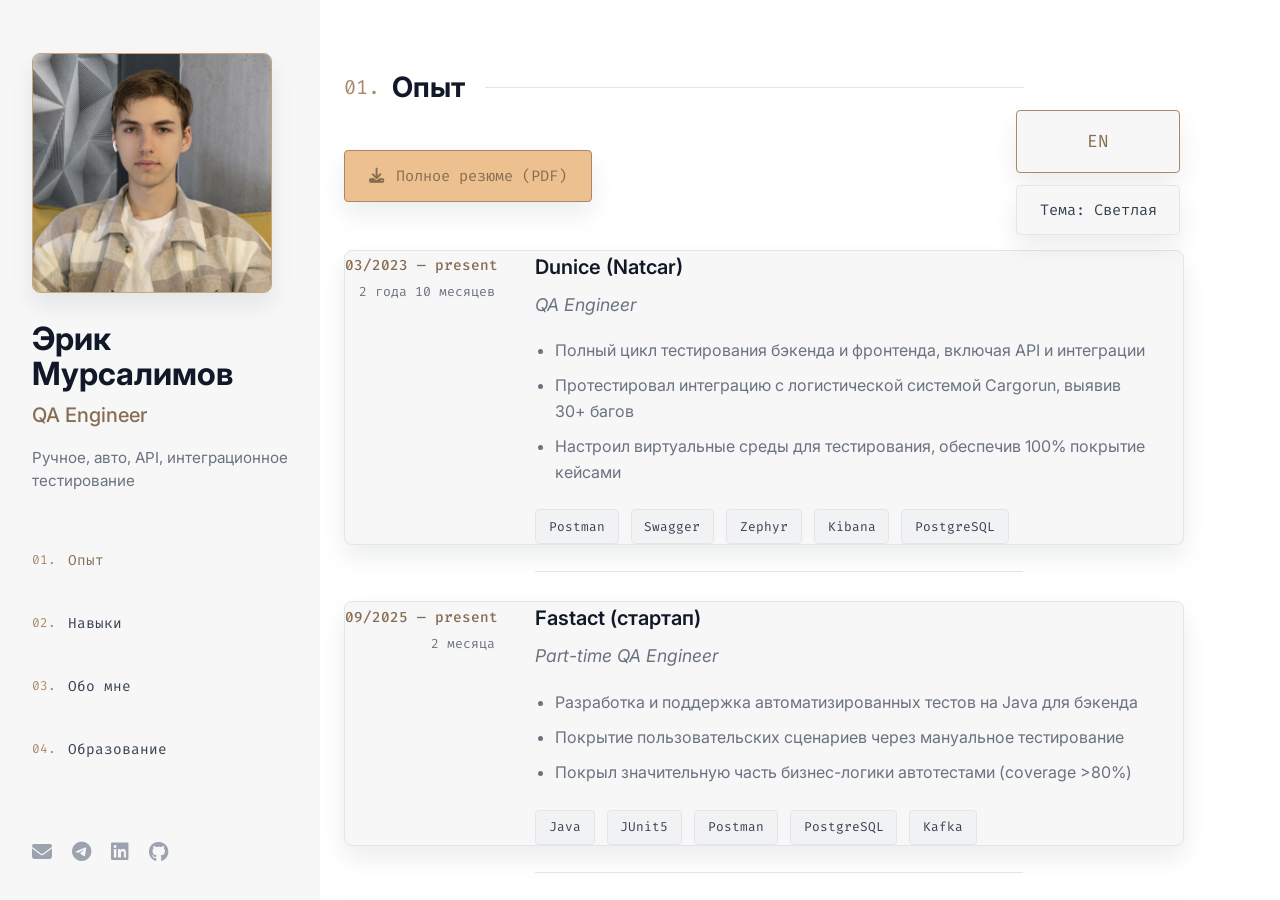
==== index.html @ 97e0ae13 "Add light theme with style toggle" ====
<!DOCTYPE html>
<html lang="ru" dir="ltr" data-theme="light">
<head>
    <meta charset="UTF-8">
    <meta name="viewport" content="width=device-width, initial-scale=1.0">
    <title>Эрик Мурсалимов | QA Engineer</title>
    <link rel="stylesheet" href="style.css">
    <link rel="preconnect" href="https://fonts.googleapis.com">
    <link rel="preconnect" href="https://fonts.gstatic.com" crossorigin>
    <link href="https://fonts.googleapis.com/css2?family=Inter:wght@300;400;500;600;700&family=Fira+Code:wght@300;400;500&display=swap" rel="stylesheet">
    <link rel="stylesheet" href="https://cdnjs.cloudflare.com/ajax/libs/font-awesome/6.4.0/css/all.min.css">
</head>
<body>
    <div class="container">
        <!-- ЛЕВЫЙ САЙДБАР (ФИКСИРОВАННЫЙ) -->
        <aside class="sidebar">
            <div class="sidebar-content">
                <!-- Заголовок -->
                <header class="header">
                    <img class="profile-photo" src="my_photo.png" alt="Фото Эрика Мурсалимова">
                    <h1 class="name" data-lang="ru">Эрик Мурсалимов</h1>
                    <h1 class="name" data-lang="en" style="display: none;">Erik Mursalimov</h1>
                    <h2 class="title">QA Engineer</h2>
                    <p class="tagline" data-lang="ru">Ручное, авто, API, интеграционное тестирование</p>
                    <p class="tagline" data-lang="en" style="display: none;">Manual, Auto, API, Integration Testing</p>
                </header>

                <!-- Навигация -->
                <nav class="navigation">
                    <ol class="nav-list">
                        <li class="nav-item">
                            <a href="#experience" class="nav-link">
                                <span class="nav-number">01.</span>
                                <span class="nav-text" data-lang="ru">Опыт</span>
                                <span class="nav-text" data-lang="en" style="display: none;">Experience</span>
                            </a>
                        </li>
                        <li class="nav-item">
                            <a href="#skills" class="nav-link">
                                <span class="nav-number">02.</span>
                                <span class="nav-text" data-lang="ru">Навыки</span>
                                <span class="nav-text" data-lang="en" style="display: none;">Skills</span>
                            </a>
                        </li>
                        <li class="nav-item">
                            <a href="#about" class="nav-link">
                                <span class="nav-number">03.</span>
                                <span class="nav-text" data-lang="ru">Обо мне</span>
                                <span class="nav-text" data-lang="en" style="display: none;">About</span>
                            </a>
                        </li>
                        <li class="nav-item">
                            <a href="#education" class="nav-link">
                                <span class="nav-number">04.</span>
                                <span class="nav-text" data-lang="ru">Образование</span>
                                <span class="nav-text" data-lang="en" style="display: none;">Education</span>
                            </a>
                        </li>
                    </ol>
                </nav>

                <!-- Блок с кнопкой языка и соцсетями -->
                <div class="sidebar-bottom">

                    <!-- Социальные ссылки -->
                    <div class="social-links">
                        <a href="mailto:erik.mursalimov@mail.ru" aria-label="Email" class="social-link">
                            <i class="fas fa-envelope"></i>
                        </a>
                        <a href="https://t.me/favoran" target="_blank" aria-label="Telegram" class="social-link">
                            <i class="fab fa-telegram"></i>
                        </a>
                        <a href="https://linkedin.com" target="_blank" aria-label="LinkedIn" class="social-link">
                            <i class="fab fa-linkedin"></i>
                        </a>
                        <a href="https://github.com/xadummiex" target="_blank" aria-label="GitHub" class="social-link">
                            <i class="fab fa-github"></i>
                        </a>
                    </div>
                </div>
            </div>
        </aside>

        <!-- ПРАВАЯ КОЛОНКА (ОСНОВНОЙ КОНТЕНТ) -->
        <main class="main-content">
            <!-- Кнопка переключения языка -->
            <div class="language-switcher-top">
                <button id="language-switcher" class="language-btn-top" aria-label="Switch language">
                    <span class="language-text">EN</span>
                </button>
                <button id="theme-switcher" class="theme-btn-top" aria-label="Switch theme">
                    <span class="theme-text" data-lang="ru">Тема: Светлая</span>
                    <span class="theme-text" data-lang="en" style="display: none;">Theme: Light</span>
                </button>
            </div>
            <!-- Секция "Опыт" -->
            <section id="experience" class="section">
    <div class="section-header">
        <h2 class="section-title">
            <span class="section-number">01.</span>
            <span class="section-text" data-lang="ru">Опыт</span>
            <span class="section-text" data-lang="en" style="display: none;">Experience</span>
        </h2>
        <div class="line"></div>
    </div>

    <div class="resume-btn-container">
        <a id="resume-btn" class="resume-btn" target="_blank"
           href="Mursalimov_cv_ru.pdf"
           data-href-ru="Mursalimov_cv_ru.pdf"
           data-href-en="Mursalimov_cv_en.pdf">
            <i class="fas fa-download"></i>
            <span data-lang="ru">Полное резюме (PDF)</span>
            <span data-lang="en" style="display: none;">Full Resume (PDF)</span>
        </a>
    </div>

    <div class="experience-container">
        <!-- Опыт 1 -->
        <div class="experience-row">
            <div class="experience-left">
                <div class="experience-period-main" data-lang="ru">03/2023 — present</div>
                <div class="experience-period-main" data-lang="en" style="display: none;">03/2023 — present</div>
                <div class="experience-duration" data-start-date="2023-03-01" data-lang="ru">2 года 10 месяцев</div>
                <div class="experience-duration" data-start-date="2023-03-01" data-lang="en" style="display: none;">2 years 10 months</div>
            </div>
            <div class="experience-right">
                <h3 class="experience-title" data-lang="ru">Dunice (Natcar)</h3>
                <h3 class="experience-title" data-lang="en" style="display: none;">Dunice (Natcar)</h3>
                <p class="experience-subtitle" data-lang="ru">QA Engineer</p>
                <p class="experience-subtitle" data-lang="en" style="display: none;">QA Engineer</p>
                <ul class="experience-list">
                    <li data-lang="ru">Полный цикл тестирования бэкенда и фронтенда, включая API и интеграции</li>
                    <li data-lang="ru">Протестировал интеграцию с логистической системой Cargorun, выявив 30+ багов</li>
                    <li data-lang="ru">Настроил виртуальные среды для тестирования, обеспечив 100% покрытие кейсами</li>
                    <li data-lang="en" style="display: none;">Full-cycle testing of backend and frontend, including API and integrations</li>
                    <li data-lang="en" style="display: none;">Tested integration with Cargorun logistics system, identifying 30+ bugs</li>
                    <li data-lang="en" style="display: none;">Set up virtual environments for testing, ensuring 100% case coverage</li>
                </ul>
                <div class="tech-tags">
                    <span class="tech-tag">Postman</span>
                    <span class="tech-tag">Swagger</span>
                    <span class="tech-tag">Zephyr</span>
                    <span class="tech-tag">Kibana</span>
                    <span class="tech-tag">PostgreSQL</span>
                </div>
            </div>
        </div>

        <!-- Опыт 2 -->
        <div class="experience-row">
            <div class="experience-left">
                <div class="experience-period-main" data-lang="ru">09/2025 — present</div>
                <div class="experience-period-main" data-lang="en" style="display: none;">09/2025 — present</div>
                <div class="experience-duration" data-start-date="2025-09-01" data-lang="ru">2 месяца</div>
                <div class="experience-duration" data-start-date="2025-09-01" data-lang="en" style="display: none;">2 months</div>
            </div>
            <div class="experience-right">
                <h3 class="experience-title" data-lang="ru">Fastact (стартап)</h3>
                <h3 class="experience-title" data-lang="en" style="display: none;">Fastact (startup)</h3>
                <p class="experience-subtitle" data-lang="ru">Part-time QA Engineer</p>
                <p class="experience-subtitle" data-lang="en" style="display: none;">Part-time QA Engineer</p>
                <ul class="experience-list">
                    <li data-lang="ru">Разработка и поддержка автоматизированных тестов на Java для бэкенда</li>
                    <li data-lang="ru">Покрытие пользовательских сценариев через мануальное тестирование</li>
                    <li data-lang="ru">Покрыл значительную часть бизнес-логики автотестами (coverage >80%)</li>
                    <li data-lang="en" style="display: none;">Development and maintenance of automated Java tests for backend</li>
                    <li data-lang="en" style="display: none;">Coverage of user scenarios through manual testing</li>
                    <li data-lang="en" style="display: none;">Covered a significant part of business logic with autotests (coverage >80%)</li>
                </ul>
                <div class="tech-tags">
                    <span class="tech-tag">Java</span>
                    <span class="tech-tag">JUnit5</span>
                    <span class="tech-tag">Postman</span>
                    <span class="tech-tag">PostgreSQL</span>
                    <span class="tech-tag">Kafka</span>
                </div>
            </div>
        </div>

        <!-- Опыт 3 -->
        <div class="experience-row">
            <div class="experience-left">
                <div class="experience-period-main">05/2021 — 03/2023</div>
                <div class="experience-duration" data-lang="ru">1 год 11 месяцев</div>
                <div class="experience-duration" data-lang="en" style="display: none;">1 year 11 months</div>
            </div>
            <div class="experience-right">
                <h3 class="experience-title" data-lang="ru">SMENA</h3>
                <h3 class="experience-title" data-lang="en" style="display: none;">SMENA</h3>
                <p class="experience-subtitle" data-lang="ru">QA Engineer</p>
                <p class="experience-subtitle" data-lang="en" style="display: none;">QA Engineer</p>
                <ul class="experience-list">
                    <li data-lang="ru">Проводил функциональное, регрессионное, smoke тестирование веб-продуктов</li>
                    <li data-lang="ru">Разрабатывал и поддерживал тестовую документацию (95% покрытие функционала)</li>
                    <li data-lang="ru">Выявил и задокументировал 100+ багов, в том числе критических</li>
                    <li data-lang="en" style="display: none;">Conducted functional, regression, smoke testing of web products</li>
                    <li data-lang="en" style="display: none;">Developed and maintained test documentation (95% feature coverage)</li>
                    <li data-lang="en" style="display: none;">Identified and documented 100+ bugs, including critical ones</li>
                </ul>
                <div class="tech-tags">
                    <span class="tech-tag">TestRail</span>
                    <span class="tech-tag">Jira</span>
                    <span class="tech-tag">Postman</span>
                    <span class="tech-tag">DevTools</span>
                </div>
            </div>
        </div>
    </div>
</section>

            <!-- Секция "Навыки" -->
            <section id="skills" class="section">
                <div class="section-header">
                    <h2 class="section-title">
                        <span class="section-number">02.</span>
                        <span class="section-text" data-lang="ru">Навыки</span>
                        <span class="section-text" data-lang="en" style="display: none;">Skills</span>
                    </h2>
                    <div class="line"></div>
                </div>
                <div class="section-content">
                    <div class="skills-grid">
                        <!-- Типы тестирования -->
                        <div class="skills-category">
                            <h3 class="skills-category-title" data-lang="ru">Типы тестирования</h3>
                            <h3 class="skills-category-title" data-lang="en" style="display: none;">Testing Types</h3>
                            <div class="skills-list">
                                <span class="skill-tag">Unit</span>
                                <span class="skill-tag">Smoke</span>
                                <span class="skill-tag">Regression</span>
                                <span class="skill-tag">Integration</span>
                                <span class="skill-tag">E2E</span>
                                <span class="skill-tag">API</span>
                                <span class="skill-tag">UI</span>
                            </div>
                        </div>

                        <!-- Инструменты -->
                        <div class="skills-category">
                            <h3 class="skills-category-title" data-lang="ru">Инструменты</h3>
                            <h3 class="skills-category-title" data-lang="en" style="display: none;">Tools</h3>
                            <div class="skills-list">
                                <span class="skill-tag">Jira</span>
                                <span class="skill-tag">Zephyr</span>
                                <span class="skill-tag">TestRail</span>
                                <span class="skill-tag">Confluence</span>
                                <span class="skill-tag">Postman</span>
                                <span class="skill-tag">Swagger</span>
                                <span class="skill-tag">Charles</span>
                                <span class="skill-tag">Git</span>
                                <span class="skill-tag">Kibana</span>
                                <span class="skill-tag">Figma</span>
                            </div>
                        </div>

                        <!-- Базы данных -->
                        <div class="skills-category">
                            <h3 class="skills-category-title" data-lang="ru">Базы данных</h3>
                            <h3 class="skills-category-title" data-lang="en" style="display: none;">Databases</h3>
                            <div class="skills-list">
                                <span class="skill-tag">PostgreSQL</span>
                                <span class="skill-tag">MySQL</span>
                                <span class="skill-tag">SQLite</span>
                            </div>
                        </div>

                        <!-- Технологии -->
                        <div class="skills-category">
                            <h3 class="skills-category-title" data-lang="ru">Технологии</h3>
                            <h3 class="skills-category-title" data-lang="en" style="display: none;">Technologies</h3>
                            <div class="skills-list">
                                <span class="skill-tag">HTTP/REST</span>
                                <span class="skill-tag">JSON/XML</span>
                                <span class="skill-tag">DevTools</span>
                                <span class="skill-tag">HTML/CSS</span>
                            </div>
                        </div>

                        <!-- Языки и фреймворки -->
                        <div class="skills-category">
                            <h3 class="skills-category-title" data-lang="ru">Языки & Фреймворки</h3>
                            <h3 class="skills-category-title" data-lang="en" style="display: none;">Languages & Frameworks</h3>
                            <div class="skills-list">
                                <span class="skill-tag">Java (JUnit5, Mockito)</span>
                                <span class="skill-tag">Python (Pytest, Selenium)</span>
                                <span class="skill-tag">Jacoco</span>
                            </div>
                        </div>

                        <!-- Методологии -->
                        <div class="skills-category">
                            <h3 class="skills-category-title" data-lang="ru">Методологии</h3>
                            <h3 class="skills-category-title" data-lang="en" style="display: none;">Methodologies</h3>
                            <div class="skills-list">
                                <span class="skill-tag">Agile (Scrum)</span>
                                <span class="skill-tag">TDD</span>
                            </div>
                        </div>

                        <!-- CI/CD & DevOps -->
                        <div class="skills-category">
                            <h3 class="skills-category-title" data-lang="ru">CI/CD & DevOps</h3>
                            <h3 class="skills-category-title" data-lang="en" style="display: none;">CI/CD & DevOps</h3>
                            <div class="skills-list">
                                <span class="skill-tag">Docker</span>
                                <span class="skill-tag">GitLab CI/CD</span>
                                <span class="skill-tag">Jenkins</span>
                                <span class="skill-tag">Kubernetes</span>
                            </div>
                        </div>

                        <!-- Тестирование API -->
                        <div class="skills-category">
                            <h3 class="skills-category-title" data-lang="ru">Тестирование API</h3>
                            <h3 class="skills-category-title" data-lang="en" style="display: none;">API Testing</h3>
                            <div class="skills-list">
                                <span class="skill-tag">REST API</span>
                                <span class="skill-tag">SOAP</span>
                                <span class="skill-tag">GraphQL</span>
                                <span class="skill-tag">WebSocket</span>
                                <span class="skill-tag">Postman Collections</span>
                            </div>
                        </div>

                        <!-- Мониторинг и логи -->
                        <div class="skills-category">
                            <h3 class="skills-category-title" data-lang="ru">Мониторинг & Логи</h3>
                            <h3 class="skills-category-title" data-lang="en" style="display: none;">Monitoring & Logs</h3>
                            <div class="skills-list">
                                <span class="skill-tag">Kibana</span>
                                <span class="skill-tag">Grafana</span>
                                <span class="skill-tag">ELK Stack</span>
                                <span class="skill-tag">Splunk</span>
                            </div>
                        </div>

                        <!-- Менеджмент тестирования -->
                        <div class="skills-category">
                            <h3 class="skills-category-title" data-lang="ru">Менеджмент тестирования</h3>
                            <h3 class="skills-category-title" data-lang="en" style="display: none;">Test Management</h3>
                            <div class="skills-list">
                                <span class="skill-tag">Test Strategy</span>
                                <span class="skill-tag">Test Planning</span>
                                <span class="skill-tag">Risk Analysis</span>
                                <span class="skill-tag">Metrics & Reporting</span>
                            </div>
                        </div>
                    </div>
                </div>
            </section>

            <!-- Секция "Обо мне" -->
            <section id="about" class="section">
                <div class="section-header">
                    <h2 class="section-title">
                        <span class="section-number">03.</span>
                        <span class="section-text" data-lang="ru">Обо мне</span>
                        <span class="section-text" data-lang="en" style="display: none;">About</span>
                    </h2>
                    <div class="line"></div>
                </div>
                <div class="section-content">
                    <p data-lang="ru">
                        Middle QA-инженер с 4+ годами опыта полного цикла тестирования веб-приложений и API. Работал в кросс-функциональных командах до 20 человек по методологии Scrum, активно участвовал в спринт-планировании, ретроспективах и процессах релиза.
                    </p>
                    <p data-lang="ru">
                        Специализируюсь на интеграционном и регрессионном тестировании, анализе логов (Kibana, ELK Stack), работе с SQL и документировании тестовой документации. Имею практический опыт автоматизации тестов на Java (JUnit5, Mockito) и Python (Pytest, Selenium).
                    </p>
                    <p data-lang="ru">
                        Обладаю глубокими знаниями в области тестирования REST API, микросервисных архитектур и распределенных систем. Умею настраивать тестовые окружения, виртуальные среды и CI/CD пайплайны для эффективного тестирования.
                    </p>
                    <p data-lang="ru">
                        Постоянно изучаю новые инструменты и методологии тестирования. В работе ценю четкую коммуникацию, документацию и процессный подход. Стремлюсь к построению надежных тестовых стратегий, которые минимизируют риски и обеспечивают качество продукта.
                    </p>

                    <p data-lang="en" style="display: none;">
                        Middle QA Engineer with 4+ years of experience in full-cycle testing of web applications and APIs. Worked in cross-functional teams of up to 20 people using Scrum methodology, actively participated in sprint planning, retrospectives, and release processes.
                    </p>
                    <p data-lang="en" style="display: none;">
                        Specialized in integration and regression testing, log analysis (Kibana, ELK Stack), SQL, and test documentation. Have practical experience in test automation with Java (JUnit5, Mockito) and Python (Pytest, Selenium).
                    </p>
                    <p data-lang="en" style="display: none;">
                        Possess deep knowledge in REST API testing, microservice architectures, and distributed systems. Skilled in setting up test environments, virtual environments, and CI/CD pipelines for efficient testing.
                    </p>
                    <p data-lang="en" style="display: none;">
                        Constantly learning new testing tools and methodologies. Value clear communication, documentation, and process approach in work. Aim to build reliable test strategies that minimize risks and ensure product quality.
                    </p>
                </div>
            </section>

            <!-- Секция "Образование" -->
            <section id="education" class="section">
                <div class="section-header">
                    <h2 class="section-title">
                        <span class="section-number">04.</span>
                        <span class="section-text" data-lang="ru">Образование</span>
                        <span class="section-text" data-lang="en" style="display: none;">Education</span>
                    </h2>
                    <div class="line"></div>
                </div>
                <div class="section-content">
                    <div class="education-item">
                        <h3 class="education-title" data-lang="ru">ТУРУС — Кафедра инженерной и вычислительной техники</h3>
                        <h3 class="education-title" data-lang="en" style="display: none;">TURUS — Department of Engineering and Computer Science</h3>
                        <p class="education-period" data-lang="ru">2023 — 2028</p>
                        <p class="education-period" data-lang="en" style="display: none;">2023 — 2028</p>
                    </div>
                    <div class="education-item">
                        <h3 class="education-title" data-lang="ru">ГТНУ — Инженер в нефтегазовой отрасли</h3>
                        <h3 class="education-title" data-lang="en" style="display: none;">GTNU — Oil and Gas Industry Engineer</h3>
                        <p class="education-period" data-lang="ru">2018 — 2022</p>
                        <p class="education-period" data-lang="en" style="display: none;">2018 — 2022</p>
                    </div>
                </div>
            </section>

            <!-- Футер -->
            <footer class="footer">
                <p class="footer-text" data-lang="ru">Спасибо за просмотр моего портфолио :)</p>
                <p class="footer-text" data-lang="en" style="display: none;">Thank you for scrolling my portfolio :)</p>
            </footer>
        </main>
    </div>

    <script src="script.js"></script>
</body>
</html>
---- style.css ----
/* Сброс и базовые стили */
* {
    margin: 0;
    padding: 0;
    box-sizing: border-box;
}

html {
    scroll-behavior: smooth;
}

:root {
    color-scheme: light;
    --bg: #ffffff;
    --surface-1: #f7f7f8;
    --surface-2: #f1f2f4;
    --border: #e3e5e8;
    --text-strong: #111827;
    --text: #374151;
    --text-muted: #6b7280;
    --icon-muted: #9ca3af;
    --accent-500: #a98967;
    --accent-600: #876e52;
    --accent-300: #cba47c;
    --accent-200: #edc090;
    --shadow-sm: 0 12px 24px rgba(17, 24, 39, 0.08);
    --shadow-md: 0 16px 32px rgba(17, 24, 39, 0.12);
    --focus-ring: 0 0 0 3px rgba(169, 137, 103, 0.35);
    --radius-sm: 4px;
    --radius-md: 8px;
}

[data-theme="dark"] {
    color-scheme: dark;
    --bg: #0a192f;
    --surface-1: #112240;
    --surface-2: #0f1b2f;
    --border: #233554;
    --text-strong: #ffffff;
    --text: #ccd6f6;
    --text-muted: #8892b0;
    --icon-muted: #8892b0;
    --shadow-sm: 0 12px 24px rgba(2, 12, 27, 0.35);
    --shadow-md: 0 16px 32px rgba(2, 12, 27, 0.45);
}

body {
    font-family: 'Inter', sans-serif;
    background-color: var(--bg);
    color: var(--text);
    line-height: 1.6;
}

/* Основной контейнер с Grid */
.container {
    display: grid;
    grid-template-columns: minmax(260px, 1fr) 3fr;
    min-height: 100vh;
}

/* ===== ЛЕВЫЙ САЙДБАР ===== */
.sidebar {
    background-color: var(--surface-1);
    position: sticky;
    top: 0;
    height: 100vh;
    padding: 2rem 1.5rem 2rem 2rem;
    display: flex;
    flex-direction: column;
    overflow-y: auto;
}

.sidebar-content {
    display: flex;
    flex-direction: column;
    height: 100%;
    justify-content: center;
}

.header {
    margin-bottom: 3rem;
    margin-top: calc(3.2rem - 30px);
}

.profile-photo {
    width: 240px;
    height: 240px;
    border-radius: var(--radius-md);
    object-fit: cover;
    border: 1px solid var(--accent-300);
    box-shadow: var(--shadow-sm);
    margin-bottom: 1.25rem;
}

.name {
    font-size: 2rem;
    font-weight: 700;
    color: var(--text-strong);
    margin-bottom: 0.5rem;
    line-height: 1.1;
}

.title {
    font-size: 1.25rem;
    font-weight: 500;
    color: var(--accent-600);
    margin-bottom: 1rem;
}

.tagline {
    font-size: 0.95rem;
    color: var(--text-muted);
    line-height: 1.5;
}

.navigation {
    margin-bottom: auto;
}

.nav-list {
    list-style: none;
}

.nav-item {
    margin-bottom: 1.5rem;
}

.nav-link {
    display: flex;
    align-items: center;
    text-decoration: none;
    color: var(--text);
    font-size: 0.9rem;
    font-family: 'Fira Code', monospace;
    transition: color 0.3s ease;
    padding: 0.5rem 0;
}

.nav-link:hover {
    color: var(--accent-600);
}

.nav-link:active {
    color: var(--accent-600);
}

.nav-item .nav-link.active {
    color: var(--accent-600) !important;
}

/* Или ещё более специфичный: */
aside .sidebar .navigation .nav-list .nav-item .nav-link.active {
    color: var(--accent-600) !important;
}

.nav-number {
    color: var(--accent-500);
    margin-right: 0.75rem;
    font-size: 0.8rem;
}

.sidebar-bottom {
    display: flex;
    flex-direction: column;
    gap: 2rem;
    margin-top: 2rem;
}

.social-links {
    display: flex;
    gap: 1.25rem;
}

.social-link {
    color: var(--icon-muted);
    font-size: 1.25rem;
    transition: color 0.3s ease, transform 0.3s ease;
}

.social-link:hover {
    color: var(--accent-600);
    transform: translateY(-3px);
}

a:focus-visible,
button:focus-visible {
    outline: none;
    box-shadow: var(--focus-ring);
    border-color: var(--accent-500);
}

.section-content a {
    color: var(--accent-600);
    text-decoration: underline;
    text-decoration-color: transparent;
    text-underline-offset: 3px;
    transition: color 0.3s ease, text-decoration-color 0.3s ease;
}

.section-content a:hover {
    text-decoration-color: currentColor;
}

/* ===== ПРАВАЯ КОЛОНКА ===== */
.main-content {
    padding: calc(5rem - 15px) 6rem 3rem 1.5rem;
    overflow-y: auto;
    max-height: 100vh;
    width: 100%;
}

/* Кнопка языка */
.language-switcher-top {
    position: fixed;
    top: 110px;
    right: 100px;
    z-index: 1000;
    backdrop-filter: blur(5px); /* Добавьте эту строку */
    -webkit-backdrop-filter: blur(5px); /* Для Safari */
    display: flex;
    flex-direction: column;
    gap: 0.75rem;
}

.language-btn-top {
    background: transparent;
    border: 1px solid var(--accent-500);
    color: var(--accent-600);
    font-family: 'Fira Code', monospace;
    font-size: 1.1rem;
    padding: 1.2rem 2.2rem;
    border-radius: var(--radius-sm);
    cursor: pointer;
    transition: all 0.3s ease;
    background-color: var(--surface-1);
    box-shadow: var(--shadow-sm);
}

.language-btn-top:hover {
    background-color: var(--accent-200);
    color: var(--accent-600);
}

.language-btn-top:active {
    background-color: var(--accent-300);
    color: var(--accent-600);
}

.theme-btn-top {
    background: var(--surface-1);
    border: 1px solid var(--border);
    color: var(--text);
    font-family: 'Fira Code', monospace;
    font-size: 0.95rem;
    padding: 0.85rem 1.4rem;
    border-radius: var(--radius-sm);
    cursor: pointer;
    transition: all 0.3s ease;
    box-shadow: var(--shadow-sm);
}

.theme-btn-top:hover {
    border-color: var(--accent-300);
    color: var(--accent-600);
    background-color: var(--surface-2);
}

.theme-btn-top:active {
    background-color: var(--accent-200);
    color: var(--accent-600);
}

.theme-btn-top.is-dark {
    border-color: var(--accent-300);
    color: var(--accent-600);
}

.theme-btn-top.is-dark:hover {
    background-color: var(--accent-200);
}

/* Секции */
.section {
    margin-bottom: 5rem;
    max-width: 100%;
}

.section:last-of-type {
    margin-bottom: 3rem;
}

.section-header {
    display: flex;
    align-items: center;
    margin-bottom: 2.5rem;
}

.section-title {
    display: flex;
    align-items: center;
    font-size: 1.75rem;
    font-weight: 700;
    color: var(--text-strong);
    white-space: nowrap;
}

.section-number {
    font-family: 'Fira Code', monospace;
    color: var(--accent-500);
    font-size: 1.25rem;
    margin-right: 0.75rem;
    font-weight: 400;
}

/* Кнопка резюме */
.resume-btn-container {
    margin-bottom: 3rem;
}

.resume-btn {
    display: inline-flex;
    align-items: center;
    gap: 0.75rem;
    background-color: var(--accent-200);
    color: var(--accent-600);
    border: 1px solid var(--accent-500);
    padding: 0.8rem 1.5rem;
    border-radius: var(--radius-sm);
    text-decoration: none;
    font-family: 'Fira Code', monospace;
    font-size: 0.95rem;
    transition: all 0.3s ease;
    box-shadow: var(--shadow-sm);
}

.resume-btn:hover {
    background-color: var(--accent-300);
    color: var(--accent-600);
    transform: translateY(-2px);
}

.resume-btn:active {
    background-color: var(--accent-500);
    color: var(--bg);
}


.section-header {
    display: flex;
}

.section-title {
    flex-shrink: 0; /* не сжимать заголовок */
    margin-right: 20px; /* отступ между заголовком и линией */
}

.line {
    flex: 1;
    position: relative;
    height: 1px;
    background-color: var(--border);
    align-self: center;
    margin-left: 0;
    margin-right: 10rem;
}

/* ===== ОПЫТ ===== */
.experience-container {
    max-width: 100%;
}

.experience-row {
    display: grid;
    grid-template-columns: 150px 1fr;
    gap: 2.5rem;
    margin-bottom: 3.5rem;
    position: relative;
    align-items: start;
    background-color: var(--surface-1);
    border: 1px solid var(--border);
    border-radius: var(--radius-md);
    box-shadow: var(--shadow-sm);
}

.experience-row:not(:last-child)::after {
    content: '';
    position: absolute;
    bottom: -1.75rem;
    left: calc(150px + 2.5rem);
    right: 10rem;
    height: 1px;
    background-color: var(--border);
}

/* Левая колонка */
.experience-left {
    text-align: right;
    padding-top: 0.2rem;
    min-width: 150px;
    white-space: nowrap;
}

.experience-period-main {
    font-family: 'Fira Code', monospace;
    font-size: 0.9rem;
    color: var(--accent-600);
    margin-bottom: 0.25rem;
    font-weight: 500;
    white-space: nowrap;
}

.experience-duration {
    font-family: 'Fira Code', monospace;
    font-size: 0.82rem;
    color: var(--text-muted);
    white-space: nowrap;
}

/* Правая колонка */
.experience-right {
    max-width: none;
    padding-right: 2rem;
}

.experience-right h3 {
    font-size: 1.25rem;
    color: var(--text-strong);
    font-weight: 600;
    margin: 0 0 0.5rem 0;
    text-align: left;
}

.experience-subtitle {
    font-size: 1.1rem;
    color: var(--text-muted);
    margin-bottom: 1.2rem;
    font-style: italic;
    text-align: left;
}

.experience-list {
    margin: 0 0 1.5rem 1.25rem;
    text-align: left;
}

.experience-list li {
    margin-bottom: 0.6rem;
    line-height: 1.6;
    color: var(--text-muted);
}

/* Теги технологий */
.tech-tags {
    display: flex;
    flex-wrap: wrap;
    gap: 0.75rem;
    margin-top: 1.25rem;
}

.tech-tag {
    font-family: 'Fira Code', monospace;
    font-size: 0.8rem;
    color: var(--text);
    background-color: var(--surface-2);
    padding: 0.4rem 0.8rem;
    border-radius: var(--radius-sm);
    border: 1px solid var(--border);
    transition: border-color 0.3s ease, color 0.3s ease, background-color 0.3s ease;
}

.tech-tag:hover {
    border-color: var(--accent-300);
    color: var(--accent-600);
    background-color: var(--surface-1);
}

/* ===== НАВЫКИ ===== */
.skills-grid {
    display: grid;
    grid-template-columns: repeat(2, 1fr);
    gap: 2.5rem;
}

.skills-category {
    margin-bottom: 0.5rem;
}

.skills-category-title {
    font-size: 1.1rem;
    color: var(--text-strong);
    margin-bottom: 1rem;
    font-weight: 600;
}

.skills-list {
    display: flex;
    flex-wrap: wrap;
    gap: 0.75rem;
}

.skill-tag {
    font-family: 'Fira Code', monospace;
    font-size: 0.85rem;
    color: var(--text);
    background-color: var(--surface-2);
    padding: 0.4rem 0.8rem;
    border-radius: var(--radius-sm);
    border: 1px solid var(--border);
    transition: border-color 0.3s ease, color 0.3s ease, background-color 0.3s ease;
}

.skill-tag:hover {
    border-color: var(--accent-300);
    color: var(--accent-600);
    background-color: var(--surface-1);
}

/* ===== ОБО МНЕ ===== */
.section-content {
    font-size: 1.05rem;
    color: var(--text);
    max-width: 700px;
}

.section-content p {
    margin-bottom: 1.25rem;
    line-height: 1.7;
}

/* ===== ОБРАЗОВАНИЕ ===== */
.education-item {
    margin-bottom: 2rem;
}

.education-title {
    font-size: 1.2rem;
    color: var(--text-strong);
    font-weight: 600;
    margin-bottom: 0.25rem;
}

.education-period {
    font-family: 'Fira Code', monospace;
    color: var(--accent-600);
    font-size: 0.9rem;
}

/* ===== ПРОЕКТЫ ===== */
.project-item {
    margin-bottom: 3rem;
    padding: 1.5rem;
    background-color: var(--surface-1);
    border-radius: var(--radius-md);
    border: 1px solid var(--border);
    box-shadow: var(--shadow-sm);
    transition: transform 0.3s ease;
}

.project-item:hover {
    transform: translateY(-5px);
}

.project-title {
    font-size: 1.25rem;
    color: var(--text-strong);
    font-weight: 600;
    margin-bottom: 1rem;
}

.project-description {
    margin-bottom: 1.5rem;
    line-height: 1.7;
    color: var(--text);
}

/* Футер */
.footer {
    padding-top: 2rem;
    position: relative;
    text-align: center;
    color: var(--text-muted);
    font-size: 0.9rem;
}

.footer::before {
    content: '';
    position: absolute;
    top: 0;
    left: 0;
    right: 10rem;
    height: 1px;
    background-color: var(--border);
}

/* ===== АДАПТИВНОСТЬ ===== */
@media (max-width: 1024px) {
    .container {
        grid-template-columns: 1fr;
    }

    .sidebar {
        position: relative;
        height: auto;
        border-bottom: 1px solid var(--border);
        padding: 1.5rem;
    }

    .main-content {
        padding: 3rem 2rem;
        max-height: none;
    }

    .header {
        margin-bottom: 2rem;
        margin-top: 0;
    }

    .sidebar-bottom {
        flex-direction: row;
        justify-content: space-between;
        align-items: center;
        margin-top: 1.5rem;
    }

    .language-switcher-top {
        position: absolute;
        top: 20px;
        right: 20px;
    }

    .skills-grid {
        grid-template-columns: 1fr;
    }
}

@media (max-width: 768px) {
    .profile-photo {
        width: 120px;
        height: 120px;
        margin-bottom: 1rem;
    }

    .name {
        font-size: 1.75rem;
    }

    .main-content {
        padding: 2rem 1.5rem;
    }

    .section-header {
        flex-direction: column;
        align-items: flex-start;
    }

    .line {
        width: 100%;
        margin-left: 0;
        margin-right: 0;
        margin-top: 0.5rem;
    }

    .footer::before {
        right: 0;
    }

    .experience-row {
        grid-template-columns: 1fr;
        gap: 1rem;
    }

    .experience-left {
        text-align: left;
        white-space: normal;
        min-width: auto;
        padding-bottom: 0.5rem;
        border-bottom: 1px solid var(--border);
    }

    .experience-period-main,
    .experience-duration {
        white-space: normal;
        font-size: 0.9rem;
    }

    .experience-right {
        padding-right: 0;
    }

    .experience-row:not(:last-child)::after {
        left: 0;
        right: 0;
    }

    .language-switcher-top {
        top: 15px;
        right: 15px;
    }

    .language-btn-top {
        padding: 0.5rem 1rem;
        font-size: 0.85rem;
    }

    .theme-btn-top {
        padding: 0.45rem 0.9rem;
        font-size: 0.8rem;
    }
}

@media (max-width: 480px) {
    .profile-photo {
        width: 100px;
        height: 100px;
    }

    .sidebar {
        padding: 1.25rem;
    }

    .name {
        font-size: 1.5rem;
    }

    .title {
        font-size: 1.1rem;
    }

    .section-title {
        font-size: 1.5rem;
    }

    .social-links {
        gap: 1rem;
    }

    .tech-tags {
        gap: 0.5rem;
    }

    .skills-list {
        gap: 0.5rem;
    }
}
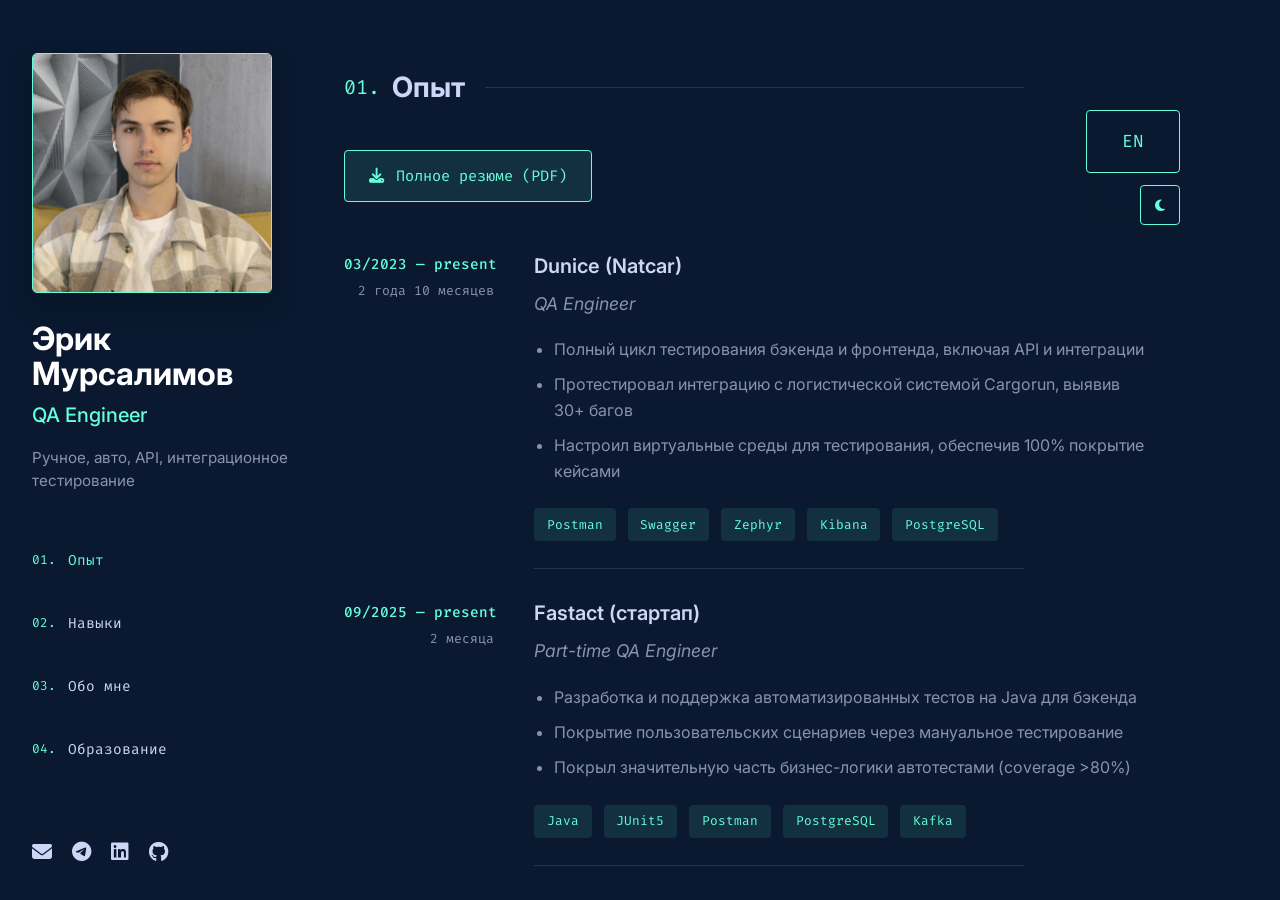
==== commit 90ad3843: "Add theme switcher with light palette" ====
--- a/index.html
+++ b/index.html
@@ -1,5 +1,5 @@
 <!DOCTYPE html>
-<html lang="ru" dir="ltr" data-theme="light">
+<html lang="ru" dir="ltr" class="theme-dark">
 <head>
     <meta charset="UTF-8">
     <meta name="viewport" content="width=device-width, initial-scale=1.0">
@@ -84,13 +84,12 @@
         <!-- ПРАВАЯ КОЛОНКА (ОСНОВНОЙ КОНТЕНТ) -->
         <main class="main-content">
             <!-- Кнопка переключения языка -->
-            <div class="language-switcher-top">
+            <div class="language-switcher-top control-stack">
                 <button id="language-switcher" class="language-btn-top" aria-label="Switch language">
                     <span class="language-text">EN</span>
                 </button>
-                <button id="theme-switcher" class="theme-btn-top" aria-label="Switch theme">
-                    <span class="theme-text" data-lang="ru">Тема: Светлая</span>
-                    <span class="theme-text" data-lang="en" style="display: none;">Theme: Light</span>
+                <button id="theme-switcher" class="theme-btn" aria-label="Switch theme" title="Theme switch">
+                    <i class="fas fa-moon" aria-hidden="true"></i>
                 </button>
             </div>
             <!-- Секция "Опыт" -->
--- a/style.css
+++ b/style.css
@@ -9,39 +9,46 @@
     scroll-behavior: smooth;
 }
 
-:root {
+html.theme-dark {
+    color-scheme: dark;
+    --bg: #0a192f;
+    --surface-1: #112240;
+    --surface-2: #233554;
+    --border: #233554;
+    --card-border: transparent;
+    --text-strong: #ffffff;
+    --text: #ccd6f6;
+    --text-muted: #8892b0;
+    --icon-muted: #ccd6f6;
+    --accent-500: #64ffda;
+    --accent-600: #64ffda;
+    --accent-500-rgb: 100 255 218;
+    --accent-soft-100: rgb(var(--accent-500-rgb) / 0.1);
+    --accent-soft-200: rgb(var(--accent-500-rgb) / 0.2);
+    --shadow-strong: 0 12px 24px rgba(2, 12, 27, 0.35);
+    --shadow-card: 0 8px 18px rgba(2, 12, 27, 0);
+    --focus-ring: 0 0 0 3px rgb(var(--accent-500-rgb) / 0.35);
+}
+
+html.theme-light {
     color-scheme: light;
     --bg: #ffffff;
     --surface-1: #f7f7f8;
     --surface-2: #f1f2f4;
     --border: #e3e5e8;
+    --card-border: var(--border);
     --text-strong: #111827;
     --text: #374151;
     --text-muted: #6b7280;
     --icon-muted: #9ca3af;
     --accent-500: #a98967;
     --accent-600: #876e52;
-    --accent-300: #cba47c;
-    --accent-200: #edc090;
-    --shadow-sm: 0 12px 24px rgba(17, 24, 39, 0.08);
-    --shadow-md: 0 16px 32px rgba(17, 24, 39, 0.12);
-    --focus-ring: 0 0 0 3px rgba(169, 137, 103, 0.35);
-    --radius-sm: 4px;
-    --radius-md: 8px;
-}
-
-[data-theme="dark"] {
-    color-scheme: dark;
-    --bg: #0a192f;
-    --surface-1: #112240;
-    --surface-2: #0f1b2f;
-    --border: #233554;
-    --text-strong: #ffffff;
-    --text: #ccd6f6;
-    --text-muted: #8892b0;
-    --icon-muted: #8892b0;
-    --shadow-sm: 0 12px 24px rgba(2, 12, 27, 0.35);
-    --shadow-md: 0 16px 32px rgba(2, 12, 27, 0.45);
+    --accent-500-rgb: 169 137 103;
+    --accent-soft-100: rgb(var(--accent-500-rgb) / 0.1);
+    --accent-soft-200: rgb(var(--accent-500-rgb) / 0.18);
+    --shadow-strong: 0 12px 24px rgba(17, 24, 39, 0.18);
+    --shadow-card: 0 10px 24px rgba(17, 24, 39, 0.12);
+    --focus-ring: 0 0 0 3px rgb(var(--accent-500-rgb) / 0.35);
 }
 
 body {
@@ -60,7 +67,7 @@
 
 /* ===== ЛЕВЫЙ САЙДБАР ===== */
 .sidebar {
-    background-color: var(--surface-1);
+    background-color: var(--bg);
     position: sticky;
     top: 0;
     height: 100vh;
@@ -85,10 +92,10 @@
 .profile-photo {
     width: 240px;
     height: 240px;
-    border-radius: var(--radius-md);
+    border-radius: 5px;
     object-fit: cover;
-    border: 1px solid var(--accent-300);
-    box-shadow: var(--shadow-sm);
+    border: 1px solid var(--accent-500);
+    box-shadow: var(--shadow-strong);
     margin-bottom: 1.25rem;
 }
 
@@ -103,7 +110,7 @@
 .title {
     font-size: 1.25rem;
     font-weight: 500;
-    color: var(--accent-600);
+    color: var(--accent-500);
     margin-bottom: 1rem;
 }
 
@@ -136,21 +143,13 @@
     padding: 0.5rem 0;
 }
 
-.nav-link:hover {
-    color: var(--accent-600);
-}
-
-.nav-link:active {
-    color: var(--accent-600);
-}
-
 .nav-item .nav-link.active {
-    color: var(--accent-600) !important;
+    color: var(--accent-500) !important;
 }
 
 /* Или ещё более специфичный: */
 aside .sidebar .navigation .nav-list .nav-item .nav-link.active {
-    color: var(--accent-600) !important;
+    color: var(--accent-500) !important;
 }
 
 .nav-number {
@@ -178,27 +177,8 @@
 }
 
 .social-link:hover {
-    color: var(--accent-600);
+    color: var(--accent-500);
     transform: translateY(-3px);
-}
-
-a:focus-visible,
-button:focus-visible {
-    outline: none;
-    box-shadow: var(--focus-ring);
-    border-color: var(--accent-500);
-}
-
-.section-content a {
-    color: var(--accent-600);
-    text-decoration: underline;
-    text-decoration-color: transparent;
-    text-underline-offset: 3px;
-    transition: color 0.3s ease, text-decoration-color 0.3s ease;
-}
-
-.section-content a:hover {
-    text-decoration-color: currentColor;
 }
 
 /* ===== ПРАВАЯ КОЛОНКА ===== */
@@ -217,66 +197,60 @@
     z-index: 1000;
     backdrop-filter: blur(5px); /* Добавьте эту строку */
     -webkit-backdrop-filter: blur(5px); /* Для Safari */
+}
+
+.control-stack {
     display: flex;
     flex-direction: column;
+    align-items: flex-end;
     gap: 0.75rem;
 }
 
 .language-btn-top {
     background: transparent;
     border: 1px solid var(--accent-500);
-    color: var(--accent-600);
+    color: var(--accent-500);
     font-family: 'Fira Code', monospace;
     font-size: 1.1rem;
     padding: 1.2rem 2.2rem;
-    border-radius: var(--radius-sm);
+    border-radius: 4px;
     cursor: pointer;
     transition: all 0.3s ease;
-    background-color: var(--surface-1);
-    box-shadow: var(--shadow-sm);
+    background-color: var(--bg);
 }
 
 .language-btn-top:hover {
-    background-color: var(--accent-200);
+    background-color: var(--accent-soft-100);
+}
+
+.language-btn-top:focus-visible {
+    outline: none;
+    box-shadow: var(--focus-ring);
+}
+
+.theme-btn {
+    width: 40px;
+    height: 40px;
+    border-radius: 4px;
+    border: 1px solid var(--accent-500);
+    background-color: var(--bg);
+    color: var(--accent-500);
+    display: inline-flex;
+    align-items: center;
+    justify-content: center;
+    cursor: pointer;
+    transition: background-color 0.3s ease, color 0.3s ease, border-color 0.3s ease;
+}
+
+.theme-btn:hover {
+    background-color: var(--accent-soft-100);
     color: var(--accent-600);
-}
-
-.language-btn-top:active {
-    background-color: var(--accent-300);
-    color: var(--accent-600);
-}
-
-.theme-btn-top {
-    background: var(--surface-1);
-    border: 1px solid var(--border);
-    color: var(--text);
-    font-family: 'Fira Code', monospace;
-    font-size: 0.95rem;
-    padding: 0.85rem 1.4rem;
-    border-radius: var(--radius-sm);
-    cursor: pointer;
-    transition: all 0.3s ease;
-    box-shadow: var(--shadow-sm);
-}
-
-.theme-btn-top:hover {
-    border-color: var(--accent-300);
-    color: var(--accent-600);
-    background-color: var(--surface-2);
-}
-
-.theme-btn-top:active {
-    background-color: var(--accent-200);
-    color: var(--accent-600);
-}
-
-.theme-btn-top.is-dark {
-    border-color: var(--accent-300);
-    color: var(--accent-600);
-}
-
-.theme-btn-top.is-dark:hover {
-    background-color: var(--accent-200);
+    border-color: var(--accent-600);
+}
+
+.theme-btn:focus-visible {
+    outline: none;
+    box-shadow: var(--focus-ring);
 }
 
 /* Секции */
@@ -300,7 +274,7 @@
     align-items: center;
     font-size: 1.75rem;
     font-weight: 700;
-    color: var(--text-strong);
+    color: var(--text);
     white-space: nowrap;
 }
 
@@ -321,27 +295,20 @@
     display: inline-flex;
     align-items: center;
     gap: 0.75rem;
-    background-color: var(--accent-200);
-    color: var(--accent-600);
+    background-color: var(--accent-soft-100);
+    color: var(--accent-500);
     border: 1px solid var(--accent-500);
     padding: 0.8rem 1.5rem;
-    border-radius: var(--radius-sm);
+    border-radius: 4px;
     text-decoration: none;
     font-family: 'Fira Code', monospace;
     font-size: 0.95rem;
     transition: all 0.3s ease;
-    box-shadow: var(--shadow-sm);
 }
 
 .resume-btn:hover {
-    background-color: var(--accent-300);
-    color: var(--accent-600);
+    background-color: var(--accent-soft-200);
     transform: translateY(-2px);
-}
-
-.resume-btn:active {
-    background-color: var(--accent-500);
-    color: var(--bg);
 }
 
 
@@ -376,10 +343,6 @@
     margin-bottom: 3.5rem;
     position: relative;
     align-items: start;
-    background-color: var(--surface-1);
-    border: 1px solid var(--border);
-    border-radius: var(--radius-md);
-    box-shadow: var(--shadow-sm);
 }
 
 .experience-row:not(:last-child)::after {
@@ -403,7 +366,7 @@
 .experience-period-main {
     font-family: 'Fira Code', monospace;
     font-size: 0.9rem;
-    color: var(--accent-600);
+    color: var(--accent-500);
     margin-bottom: 0.25rem;
     font-weight: 500;
     white-space: nowrap;
@@ -424,7 +387,7 @@
 
 .experience-right h3 {
     font-size: 1.25rem;
-    color: var(--text-strong);
+    color: var(--text);
     font-weight: 600;
     margin: 0 0 0.5rem 0;
     text-align: left;
@@ -460,18 +423,10 @@
 .tech-tag {
     font-family: 'Fira Code', monospace;
     font-size: 0.8rem;
-    color: var(--text);
-    background-color: var(--surface-2);
+    color: var(--accent-500);
+    background-color: var(--accent-soft-100);
     padding: 0.4rem 0.8rem;
-    border-radius: var(--radius-sm);
-    border: 1px solid var(--border);
-    transition: border-color 0.3s ease, color 0.3s ease, background-color 0.3s ease;
-}
-
-.tech-tag:hover {
-    border-color: var(--accent-300);
-    color: var(--accent-600);
-    background-color: var(--surface-1);
+    border-radius: 4px;
 }
 
 /* ===== НАВЫКИ ===== */
@@ -487,7 +442,7 @@
 
 .skills-category-title {
     font-size: 1.1rem;
-    color: var(--text-strong);
+    color: var(--text);
     margin-bottom: 1rem;
     font-weight: 600;
 }
@@ -501,24 +456,17 @@
 .skill-tag {
     font-family: 'Fira Code', monospace;
     font-size: 0.85rem;
-    color: var(--text);
-    background-color: var(--surface-2);
+    color: var(--text-muted);
+    background-color: var(--surface-1);
     padding: 0.4rem 0.8rem;
-    border-radius: var(--radius-sm);
+    border-radius: 4px;
     border: 1px solid var(--border);
-    transition: border-color 0.3s ease, color 0.3s ease, background-color 0.3s ease;
-}
-
-.skill-tag:hover {
-    border-color: var(--accent-300);
-    color: var(--accent-600);
-    background-color: var(--surface-1);
 }
 
 /* ===== ОБО МНЕ ===== */
 .section-content {
     font-size: 1.05rem;
-    color: var(--text);
+    color: var(--text-muted);
     max-width: 700px;
 }
 
@@ -534,14 +482,14 @@
 
 .education-title {
     font-size: 1.2rem;
-    color: var(--text-strong);
+    color: var(--text);
     font-weight: 600;
     margin-bottom: 0.25rem;
 }
 
 .education-period {
     font-family: 'Fira Code', monospace;
-    color: var(--accent-600);
+    color: var(--accent-500);
     font-size: 0.9rem;
 }
 
@@ -550,10 +498,9 @@
     margin-bottom: 3rem;
     padding: 1.5rem;
     background-color: var(--surface-1);
-    border-radius: var(--radius-md);
-    border: 1px solid var(--border);
-    box-shadow: var(--shadow-sm);
+    border-radius: 6px;
     transition: transform 0.3s ease;
+    box-shadow: var(--shadow-card), inset 0 0 0 1px var(--card-border);
 }
 
 .project-item:hover {
@@ -562,7 +509,7 @@
 
 .project-title {
     font-size: 1.25rem;
-    color: var(--text-strong);
+    color: var(--text);
     font-weight: 600;
     margin-bottom: 1rem;
 }
@@ -570,7 +517,7 @@
 .project-description {
     margin-bottom: 1.5rem;
     line-height: 1.7;
-    color: var(--text);
+    color: var(--text-muted);
 }
 
 /* Футер */
@@ -701,11 +648,6 @@
         padding: 0.5rem 1rem;
         font-size: 0.85rem;
     }
-
-    .theme-btn-top {
-        padding: 0.45rem 0.9rem;
-        font-size: 0.8rem;
-    }
 }
 
 @media (max-width: 480px) {
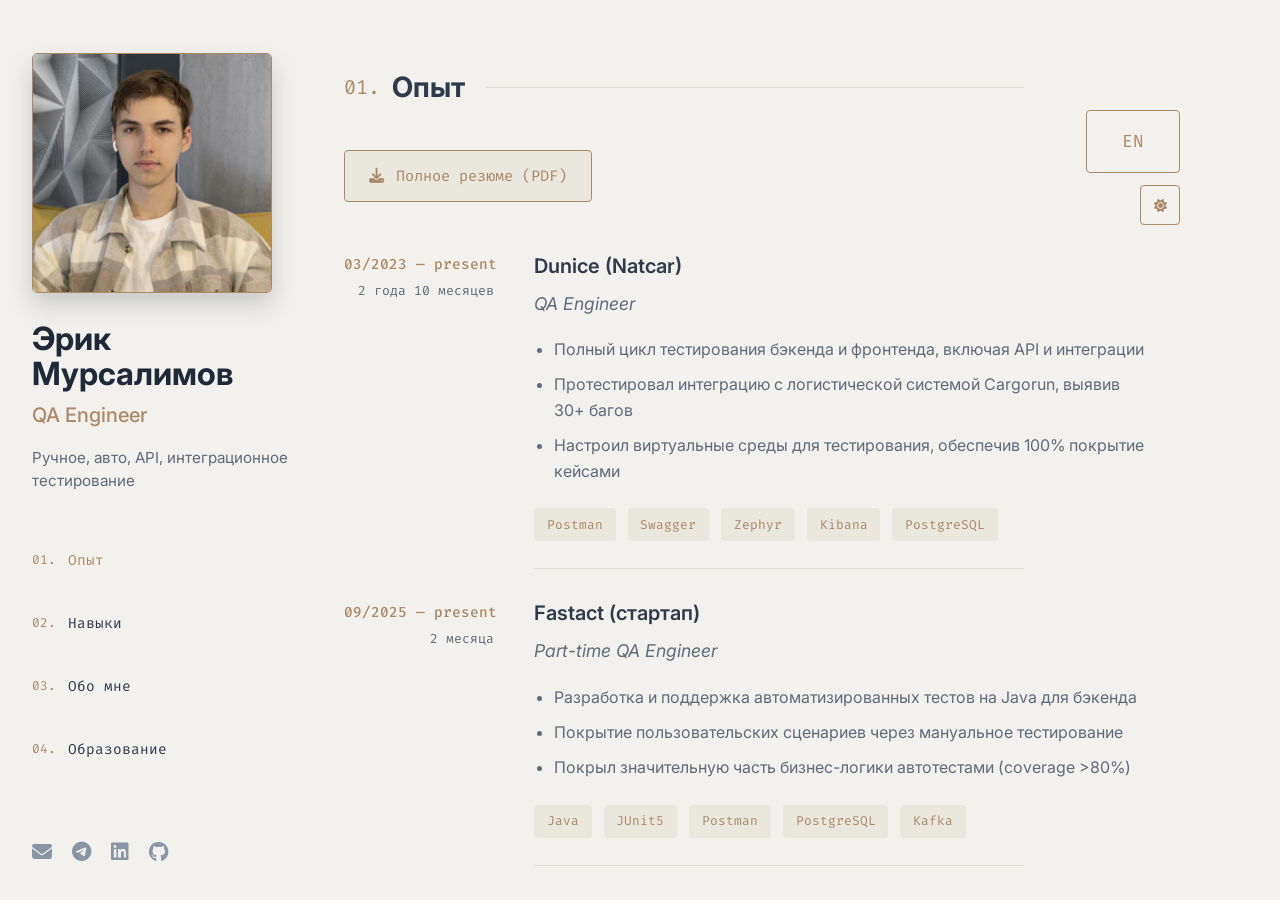
==== commit cb1d3c80: "Set light theme as default" ====
--- a/index.html
+++ b/index.html
@@ -1,5 +1,5 @@
 <!DOCTYPE html>
-<html lang="ru" dir="ltr" class="theme-dark">
+<html lang="ru" dir="ltr" class="theme-light">
 <head>
     <meta charset="UTF-8">
     <meta name="viewport" content="width=device-width, initial-scale=1.0">
--- a/style.css
+++ b/style.css
@@ -32,15 +32,15 @@
 
 html.theme-light {
     color-scheme: light;
-    --bg: #ffffff;
-    --surface-1: #f7f7f8;
-    --surface-2: #f1f2f4;
-    --border: #e3e5e8;
+    --bg: #f2f1ed;
+    --surface-1: #f7f4ef;
+    --surface-2: #eeece7;
+    --border: #e1ddd6;
     --card-border: var(--border);
-    --text-strong: #111827;
-    --text: #374151;
-    --text-muted: #6b7280;
-    --icon-muted: #9ca3af;
+    --text-strong: #1f2937;
+    --text: #2f3a4a;
+    --text-muted: #5f6b7a;
+    --icon-muted: #8a95a3;
     --accent-500: #a98967;
     --accent-600: #876e52;
     --accent-500-rgb: 169 137 103;
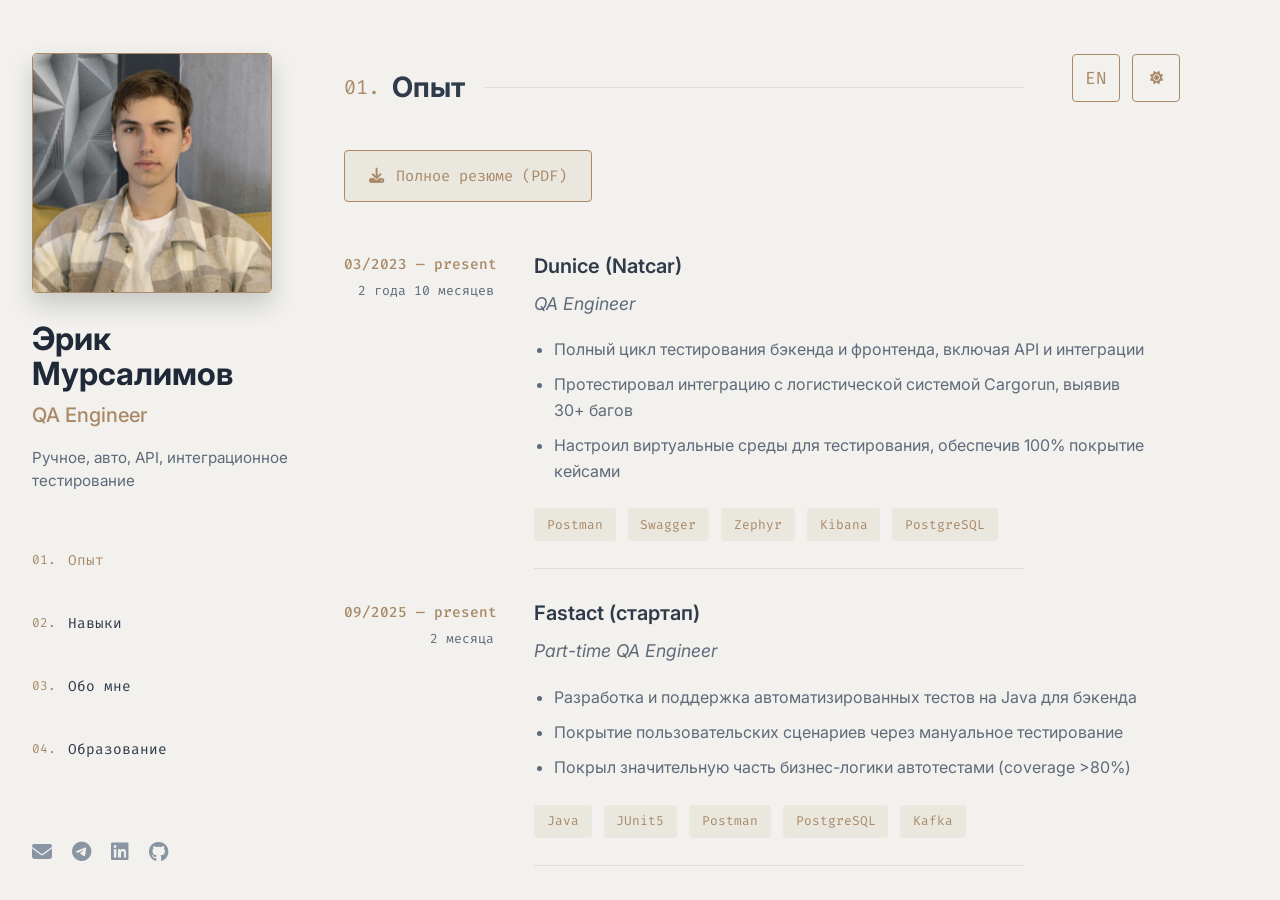
==== commit 15f20318: "Refactor comments and cleanup scripts" ====
--- a/index.html
+++ b/index.html
@@ -12,10 +12,10 @@
 </head>
 <body>
     <div class="container">
-        <!-- ЛЕВЫЙ САЙДБАР (ФИКСИРОВАННЫЙ) -->
+        
         <aside class="sidebar">
             <div class="sidebar-content">
-                <!-- Заголовок -->
+                
                 <header class="header">
                     <img class="profile-photo" src="my_photo.png" alt="Фото Эрика Мурсалимова">
                     <h1 class="name" data-lang="ru">Эрик Мурсалимов</h1>
@@ -25,7 +25,7 @@
                     <p class="tagline" data-lang="en" style="display: none;">Manual, Auto, API, Integration Testing</p>
                 </header>
 
-                <!-- Навигация -->
+                
                 <nav class="navigation">
                     <ol class="nav-list">
                         <li class="nav-item">
@@ -59,10 +59,10 @@
                     </ol>
                 </nav>
 
-                <!-- Блок с кнопкой языка и соцсетями -->
+                
                 <div class="sidebar-bottom">
 
-                    <!-- Социальные ссылки -->
+                    
                     <div class="social-links">
                         <a href="mailto:erik.mursalimov@mail.ru" aria-label="Email" class="social-link">
                             <i class="fas fa-envelope"></i>
@@ -81,9 +81,9 @@
             </div>
         </aside>
 
-        <!-- ПРАВАЯ КОЛОНКА (ОСНОВНОЙ КОНТЕНТ) -->
+        
         <main class="main-content">
-            <!-- Кнопка переключения языка -->
+            
             <div class="language-switcher-top control-stack">
                 <button id="language-switcher" class="language-btn-top" aria-label="Switch language">
                     <span class="language-text">EN</span>
@@ -92,7 +92,7 @@
                     <i class="fas fa-moon" aria-hidden="true"></i>
                 </button>
             </div>
-            <!-- Секция "Опыт" -->
+            
             <section id="experience" class="section">
     <div class="section-header">
         <h2 class="section-title">
@@ -115,7 +115,7 @@
     </div>
 
     <div class="experience-container">
-        <!-- Опыт 1 -->
+        
         <div class="experience-row">
             <div class="experience-left">
                 <div class="experience-period-main" data-lang="ru">03/2023 — present</div>
@@ -146,7 +146,7 @@
             </div>
         </div>
 
-        <!-- Опыт 2 -->
+        
         <div class="experience-row">
             <div class="experience-left">
                 <div class="experience-period-main" data-lang="ru">09/2025 — present</div>
@@ -177,7 +177,7 @@
             </div>
         </div>
 
-        <!-- Опыт 3 -->
+        
         <div class="experience-row">
             <div class="experience-left">
                 <div class="experience-period-main">05/2021 — 03/2023</div>
@@ -208,7 +208,7 @@
     </div>
 </section>
 
-            <!-- Секция "Навыки" -->
+            
             <section id="skills" class="section">
                 <div class="section-header">
                     <h2 class="section-title">
@@ -220,7 +220,7 @@
                 </div>
                 <div class="section-content">
                     <div class="skills-grid">
-                        <!-- Типы тестирования -->
+                        
                         <div class="skills-category">
                             <h3 class="skills-category-title" data-lang="ru">Типы тестирования</h3>
                             <h3 class="skills-category-title" data-lang="en" style="display: none;">Testing Types</h3>
@@ -235,7 +235,7 @@
                             </div>
                         </div>
 
-                        <!-- Инструменты -->
+                        
                         <div class="skills-category">
                             <h3 class="skills-category-title" data-lang="ru">Инструменты</h3>
                             <h3 class="skills-category-title" data-lang="en" style="display: none;">Tools</h3>
@@ -253,7 +253,7 @@
                             </div>
                         </div>
 
-                        <!-- Базы данных -->
+                        
                         <div class="skills-category">
                             <h3 class="skills-category-title" data-lang="ru">Базы данных</h3>
                             <h3 class="skills-category-title" data-lang="en" style="display: none;">Databases</h3>
@@ -264,7 +264,7 @@
                             </div>
                         </div>
 
-                        <!-- Технологии -->
+                        
                         <div class="skills-category">
                             <h3 class="skills-category-title" data-lang="ru">Технологии</h3>
                             <h3 class="skills-category-title" data-lang="en" style="display: none;">Technologies</h3>
@@ -276,7 +276,7 @@
                             </div>
                         </div>
 
-                        <!-- Языки и фреймворки -->
+                        
                         <div class="skills-category">
                             <h3 class="skills-category-title" data-lang="ru">Языки & Фреймворки</h3>
                             <h3 class="skills-category-title" data-lang="en" style="display: none;">Languages & Frameworks</h3>
@@ -287,7 +287,7 @@
                             </div>
                         </div>
 
-                        <!-- Методологии -->
+                        
                         <div class="skills-category">
                             <h3 class="skills-category-title" data-lang="ru">Методологии</h3>
                             <h3 class="skills-category-title" data-lang="en" style="display: none;">Methodologies</h3>
@@ -297,7 +297,7 @@
                             </div>
                         </div>
 
-                        <!-- CI/CD & DevOps -->
+                        
                         <div class="skills-category">
                             <h3 class="skills-category-title" data-lang="ru">CI/CD & DevOps</h3>
                             <h3 class="skills-category-title" data-lang="en" style="display: none;">CI/CD & DevOps</h3>
@@ -309,7 +309,7 @@
                             </div>
                         </div>
 
-                        <!-- Тестирование API -->
+                        
                         <div class="skills-category">
                             <h3 class="skills-category-title" data-lang="ru">Тестирование API</h3>
                             <h3 class="skills-category-title" data-lang="en" style="display: none;">API Testing</h3>
@@ -322,7 +322,7 @@
                             </div>
                         </div>
 
-                        <!-- Мониторинг и логи -->
+                        
                         <div class="skills-category">
                             <h3 class="skills-category-title" data-lang="ru">Мониторинг & Логи</h3>
                             <h3 class="skills-category-title" data-lang="en" style="display: none;">Monitoring & Logs</h3>
@@ -334,7 +334,7 @@
                             </div>
                         </div>
 
-                        <!-- Менеджмент тестирования -->
+                        
                         <div class="skills-category">
                             <h3 class="skills-category-title" data-lang="ru">Менеджмент тестирования</h3>
                             <h3 class="skills-category-title" data-lang="en" style="display: none;">Test Management</h3>
@@ -349,7 +349,7 @@
                 </div>
             </section>
 
-            <!-- Секция "Обо мне" -->
+            
             <section id="about" class="section">
                 <div class="section-header">
                     <h2 class="section-title">
@@ -388,7 +388,7 @@
                 </div>
             </section>
 
-            <!-- Секция "Образование" -->
+            
             <section id="education" class="section">
                 <div class="section-header">
                     <h2 class="section-title">
@@ -414,7 +414,7 @@
                 </div>
             </section>
 
-            <!-- Футер -->
+            
             <footer class="footer">
                 <p class="footer-text" data-lang="ru">Спасибо за просмотр моего портфолио :)</p>
                 <p class="footer-text" data-lang="en" style="display: none;">Thank you for scrolling my portfolio :)</p>
--- a/style.css
+++ b/style.css
@@ -1,14 +1,16 @@
-/* Сброс и базовые стили */
+/* Сброс базовых стилей */
 * {
     margin: 0;
     padding: 0;
     box-sizing: border-box;
 }
 
+/* Плавный скролл */
 html {
     scroll-behavior: smooth;
 }
 
+/* Темная тема переменные */
 html.theme-dark {
     color-scheme: dark;
     --bg: #0a192f;
@@ -30,6 +32,7 @@
     --focus-ring: 0 0 0 3px rgb(var(--accent-500-rgb) / 0.35);
 }
 
+/* Светлая тема переменные */
 html.theme-light {
     color-scheme: light;
     --bg: #f2f1ed;
@@ -51,21 +54,23 @@
     --focus-ring: 0 0 0 3px rgb(var(--accent-500-rgb) / 0.35);
 }
 
+/* Базовые стили страницы */
 body {
     font-family: 'Inter', sans-serif;
     background-color: var(--bg);
     color: var(--text);
     line-height: 1.6;
-}
-
-/* Основной контейнер с Grid */
+    transition: background-color 0.35s ease, color 0.35s ease;
+}
+
+/* Сетка основного контейнера */
 .container {
     display: grid;
     grid-template-columns: minmax(260px, 1fr) 3fr;
     min-height: 100vh;
 }
 
-/* ===== ЛЕВЫЙ САЙДБАР ===== */
+/* Стили сайдбара */
 .sidebar {
     background-color: var(--bg);
     position: sticky;
@@ -75,8 +80,10 @@
     display: flex;
     flex-direction: column;
     overflow-y: auto;
-}
-
+    transition: background-color 0.35s ease, color 0.35s ease;
+}
+
+/* Контент сайдбара */
 .sidebar-content {
     display: flex;
     flex-direction: column;
@@ -84,11 +91,13 @@
     justify-content: center;
 }
 
+/* Отступы шапки */
 .header {
     margin-bottom: 3rem;
     margin-top: calc(3.2rem - 30px);
 }
 
+/* Фото профиля */
 .profile-photo {
     width: 240px;
     height: 240px;
@@ -99,6 +108,7 @@
     margin-bottom: 1.25rem;
 }
 
+/* Имя пользователя */
 .name {
     font-size: 2rem;
     font-weight: 700;
@@ -107,6 +117,7 @@
     line-height: 1.1;
 }
 
+/* Заголовок роли */
 .title {
     font-size: 1.25rem;
     font-weight: 500;
@@ -114,24 +125,29 @@
     margin-bottom: 1rem;
 }
 
+/* Подзаголовок описания */
 .tagline {
     font-size: 0.95rem;
     color: var(--text-muted);
     line-height: 1.5;
 }
 
+/* Обертка навигации */
 .navigation {
     margin-bottom: auto;
 }
 
+/* Список навигации */
 .nav-list {
     list-style: none;
 }
 
+/* Пункт навигации */
 .nav-item {
     margin-bottom: 1.5rem;
 }
 
+/* Ссылка навигации */
 .nav-link {
     display: flex;
     align-items: center;
@@ -143,21 +159,24 @@
     padding: 0.5rem 0;
 }
 
+/* Активная ссылка навигации */
 .nav-item .nav-link.active {
     color: var(--accent-500) !important;
 }
 
-/* Или ещё более специфичный: */
+/* Специфичная активная ссылка */
 aside .sidebar .navigation .nav-list .nav-item .nav-link.active {
     color: var(--accent-500) !important;
 }
 
+/* Номер пункта меню */
 .nav-number {
     color: var(--accent-500);
     margin-right: 0.75rem;
     font-size: 0.8rem;
 }
 
+/* Нижний блок сайдбара */
 .sidebar-bottom {
     display: flex;
     flex-direction: column;
@@ -165,72 +184,85 @@
     margin-top: 2rem;
 }
 
+/* Ссылки соцсетей */
 .social-links {
     display: flex;
     gap: 1.25rem;
 }
 
+/* Иконка соцсети */
 .social-link {
     color: var(--icon-muted);
     font-size: 1.25rem;
     transition: color 0.3s ease, transform 0.3s ease;
 }
 
+/* Ховер соцссылки */
 .social-link:hover {
     color: var(--accent-500);
     transform: translateY(-3px);
 }
 
-/* ===== ПРАВАЯ КОЛОНКА ===== */
+/* Основной контент */
 .main-content {
     padding: calc(5rem - 15px) 6rem 3rem 1.5rem;
     overflow-y: auto;
     max-height: 100vh;
     width: 100%;
-}
-
-/* Кнопка языка */
+    transition: background-color 0.35s ease, color 0.35s ease;
+}
+
+/* Блок переключателей */
 .language-switcher-top {
     position: fixed;
-    top: 110px;
+    top: 54px;
     right: 100px;
     z-index: 1000;
-    backdrop-filter: blur(5px); /* Добавьте эту строку */
-    -webkit-backdrop-filter: blur(5px); /* Для Safari */
-}
-
+    backdrop-filter: blur(5px);
+    -webkit-backdrop-filter: blur(5px);
+}
+
+/* Стек кнопок */
 .control-stack {
     display: flex;
-    flex-direction: column;
-    align-items: flex-end;
+    flex-direction: row;
+    align-items: center;
     gap: 0.75rem;
 }
 
+/* Кнопка языка */
 .language-btn-top {
+    display: inline-flex;
+    align-items: center;
+    justify-content: center;
     background: transparent;
     border: 1px solid var(--accent-500);
     color: var(--accent-500);
     font-family: 'Fira Code', monospace;
     font-size: 1.1rem;
-    padding: 1.2rem 2.2rem;
+    width: 48px;
+    height: 48px;
     border-radius: 4px;
     cursor: pointer;
     transition: all 0.3s ease;
     background-color: var(--bg);
 }
 
+/* Ховер кнопки языка */
 .language-btn-top:hover {
     background-color: var(--accent-soft-100);
 }
 
+/* Фокус кнопки языка */
 .language-btn-top:focus-visible {
     outline: none;
     box-shadow: var(--focus-ring);
 }
 
+/* Кнопка темы */
 .theme-btn {
-    width: 40px;
-    height: 40px;
+    width: 48px;
+    height: 48px;
     border-radius: 4px;
     border: 1px solid var(--accent-500);
     background-color: var(--bg);
@@ -242,33 +274,38 @@
     transition: background-color 0.3s ease, color 0.3s ease, border-color 0.3s ease;
 }
 
+/* Ховер кнопки темы */
 .theme-btn:hover {
     background-color: var(--accent-soft-100);
     color: var(--accent-600);
     border-color: var(--accent-600);
 }
 
+/* Фокус кнопки темы */
 .theme-btn:focus-visible {
     outline: none;
     box-shadow: var(--focus-ring);
 }
 
-/* Секции */
+/* Секция контента */
 .section {
     margin-bottom: 5rem;
     max-width: 100%;
 }
 
+/* Последняя секция */
 .section:last-of-type {
     margin-bottom: 3rem;
 }
 
+/* Заголовок секции */
 .section-header {
     display: flex;
     align-items: center;
     margin-bottom: 2.5rem;
 }
 
+/* Заголовок секции текста */
 .section-title {
     display: flex;
     align-items: center;
@@ -276,8 +313,11 @@
     font-weight: 700;
     color: var(--text);
     white-space: nowrap;
-}
-
+    flex-shrink: 0;
+    margin-right: 20px;
+}
+
+/* Номер секции */
 .section-number {
     font-family: 'Fira Code', monospace;
     color: var(--accent-500);
@@ -286,11 +326,12 @@
     font-weight: 400;
 }
 
-/* Кнопка резюме */
+/* Контейнер кнопки резюме */
 .resume-btn-container {
     margin-bottom: 3rem;
 }
 
+/* Кнопка резюме */
 .resume-btn {
     display: inline-flex;
     align-items: center;
@@ -306,21 +347,13 @@
     transition: all 0.3s ease;
 }
 
+/* Ховер кнопки резюме */
 .resume-btn:hover {
     background-color: var(--accent-soft-200);
     transform: translateY(-2px);
 }
 
-
-.section-header {
-    display: flex;
-}
-
-.section-title {
-    flex-shrink: 0; /* не сжимать заголовок */
-    margin-right: 20px; /* отступ между заголовком и линией */
-}
-
+/* Разделительная линия */
 .line {
     flex: 1;
     position: relative;
@@ -331,11 +364,12 @@
     margin-right: 10rem;
 }
 
-/* ===== ОПЫТ ===== */
+/* Контейнер опыта */
 .experience-container {
     max-width: 100%;
 }
 
+/* Строка опыта */
 .experience-row {
     display: grid;
     grid-template-columns: 150px 1fr;
@@ -345,6 +379,7 @@
     align-items: start;
 }
 
+/* Разделитель опыта */
 .experience-row:not(:last-child)::after {
     content: '';
     position: absolute;
@@ -355,7 +390,7 @@
     background-color: var(--border);
 }
 
-/* Левая колонка */
+/* Левая колонка опыта */
 .experience-left {
     text-align: right;
     padding-top: 0.2rem;
@@ -363,6 +398,7 @@
     white-space: nowrap;
 }
 
+/* Период опыта */
 .experience-period-main {
     font-family: 'Fira Code', monospace;
     font-size: 0.9rem;
@@ -372,6 +408,7 @@
     white-space: nowrap;
 }
 
+/* Длительность опыта */
 .experience-duration {
     font-family: 'Fira Code', monospace;
     font-size: 0.82rem;
@@ -379,12 +416,13 @@
     white-space: nowrap;
 }
 
-/* Правая колонка */
+/* Правая колонка опыта */
 .experience-right {
     max-width: none;
     padding-right: 2rem;
 }
 
+/* Заголовок опыта */
 .experience-right h3 {
     font-size: 1.25rem;
     color: var(--text);
@@ -393,6 +431,7 @@
     text-align: left;
 }
 
+/* Подзаголовок опыта */
 .experience-subtitle {
     font-size: 1.1rem;
     color: var(--text-muted);
@@ -401,18 +440,20 @@
     text-align: left;
 }
 
+/* Список обязанностей */
 .experience-list {
     margin: 0 0 1.5rem 1.25rem;
     text-align: left;
 }
 
+/* Пункт обязанностей */
 .experience-list li {
     margin-bottom: 0.6rem;
     line-height: 1.6;
     color: var(--text-muted);
 }
 
-/* Теги технологий */
+/* Контейнер технологий */
 .tech-tags {
     display: flex;
     flex-wrap: wrap;
@@ -420,6 +461,7 @@
     margin-top: 1.25rem;
 }
 
+/* Тег технологии */
 .tech-tag {
     font-family: 'Fira Code', monospace;
     font-size: 0.8rem;
@@ -429,17 +471,19 @@
     border-radius: 4px;
 }
 
-/* ===== НАВЫКИ ===== */
+/* Сетка навыков */
 .skills-grid {
     display: grid;
     grid-template-columns: repeat(2, 1fr);
     gap: 2.5rem;
 }
 
+/* Блок категории навыков */
 .skills-category {
     margin-bottom: 0.5rem;
 }
 
+/* Заголовок категории */
 .skills-category-title {
     font-size: 1.1rem;
     color: var(--text);
@@ -447,12 +491,14 @@
     font-weight: 600;
 }
 
+/* Список навыков */
 .skills-list {
     display: flex;
     flex-wrap: wrap;
     gap: 0.75rem;
 }
 
+/* Тег навыка */
 .skill-tag {
     font-family: 'Fira Code', monospace;
     font-size: 0.85rem;
@@ -463,23 +509,25 @@
     border: 1px solid var(--border);
 }
 
-/* ===== ОБО МНЕ ===== */
+/* Контент секции */
 .section-content {
     font-size: 1.05rem;
     color: var(--text-muted);
     max-width: 700px;
 }
 
+/* Абзац секции */
 .section-content p {
     margin-bottom: 1.25rem;
     line-height: 1.7;
 }
 
-/* ===== ОБРАЗОВАНИЕ ===== */
+/* Карточка образования */
 .education-item {
     margin-bottom: 2rem;
 }
 
+/* Заголовок образования */
 .education-title {
     font-size: 1.2rem;
     color: var(--text);
@@ -487,13 +535,14 @@
     margin-bottom: 0.25rem;
 }
 
+/* Период образования */
 .education-period {
     font-family: 'Fira Code', monospace;
     color: var(--accent-500);
     font-size: 0.9rem;
 }
 
-/* ===== ПРОЕКТЫ ===== */
+/* Карточка проекта */
 .project-item {
     margin-bottom: 3rem;
     padding: 1.5rem;
@@ -503,10 +552,12 @@
     box-shadow: var(--shadow-card), inset 0 0 0 1px var(--card-border);
 }
 
+/* Ховер карточки */
 .project-item:hover {
     transform: translateY(-5px);
 }
 
+/* Заголовок проекта */
 .project-title {
     font-size: 1.25rem;
     color: var(--text);
@@ -514,13 +565,14 @@
     margin-bottom: 1rem;
 }
 
+/* Описание проекта */
 .project-description {
     margin-bottom: 1.5rem;
     line-height: 1.7;
     color: var(--text-muted);
 }
 
-/* Футер */
+/* Футер страницы */
 .footer {
     padding-top: 2rem;
     position: relative;
@@ -529,6 +581,7 @@
     font-size: 0.9rem;
 }
 
+/* Линия над футером */
 .footer::before {
     content: '';
     position: absolute;
@@ -539,12 +592,14 @@
     background-color: var(--border);
 }
 
-/* ===== АДАПТИВНОСТЬ ===== */
+/* Брейкпоинт 1024px */
 @media (max-width: 1024px) {
+    /* Колонки на мобильном */
     .container {
         grid-template-columns: 1fr;
     }
 
+    /* Сайдбар адаптив */
     .sidebar {
         position: relative;
         height: auto;
@@ -552,16 +607,19 @@
         padding: 1.5rem;
     }
 
+    /* Контент адаптив */
     .main-content {
         padding: 3rem 2rem;
         max-height: none;
     }
 
+    /* Шапка адаптив */
     .header {
         margin-bottom: 2rem;
         margin-top: 0;
     }
 
+    /* Нижний блок адаптив */
     .sidebar-bottom {
         flex-direction: row;
         justify-content: space-between;
@@ -569,37 +627,45 @@
         margin-top: 1.5rem;
     }
 
+    /* Переключатель адаптив */
     .language-switcher-top {
         position: absolute;
         top: 20px;
         right: 20px;
     }
 
+    /* Сетка навыков адаптив */
     .skills-grid {
         grid-template-columns: 1fr;
     }
 }
 
+/* Брейкпоинт 768px */
 @media (max-width: 768px) {
+    /* Фото компактное */
     .profile-photo {
         width: 120px;
         height: 120px;
         margin-bottom: 1rem;
     }
 
+    /* Имя компактное */
     .name {
         font-size: 1.75rem;
     }
 
+    /* Контент компактный */
     .main-content {
         padding: 2rem 1.5rem;
     }
 
+    /* Заголовок компактный */
     .section-header {
         flex-direction: column;
         align-items: flex-start;
     }
 
+    /* Линия компактная */
     .line {
         width: 100%;
         margin-left: 0;
@@ -607,15 +673,18 @@
         margin-top: 0.5rem;
     }
 
+    /* Линия футера */
     .footer::before {
         right: 0;
     }
 
+    /* Опыт в столбик */
     .experience-row {
         grid-template-columns: 1fr;
         gap: 1rem;
     }
 
+    /* Левая колонка компакт */
     .experience-left {
         text-align: left;
         white-space: normal;
@@ -624,62 +693,76 @@
         border-bottom: 1px solid var(--border);
     }
 
+    /* Текст опыта компакт */
     .experience-period-main,
     .experience-duration {
         white-space: normal;
         font-size: 0.9rem;
     }
 
+    /* Правая колонка компакт */
     .experience-right {
         padding-right: 0;
     }
 
+    /* Разделитель опыта */
     .experience-row:not(:last-child)::after {
         left: 0;
         right: 0;
     }
 
+    /* Переключатель компакт */
     .language-switcher-top {
         top: 15px;
         right: 15px;
     }
 
+    /* Кнопка языка компакт */
     .language-btn-top {
         padding: 0.5rem 1rem;
         font-size: 0.85rem;
     }
 }
 
+/* Брейкпоинт 480px */
 @media (max-width: 480px) {
+    /* Фото мини */
     .profile-photo {
         width: 100px;
         height: 100px;
     }
 
+    /* Сайдбар мини */
     .sidebar {
         padding: 1.25rem;
     }
 
+    /* Имя мини */
     .name {
         font-size: 1.5rem;
     }
 
+    /* Роль мини */
     .title {
         font-size: 1.1rem;
     }
 
+    /* Заголовок секции */
     .section-title {
         font-size: 1.5rem;
     }
 
+    /* Соцсети компакт */
     .social-links {
         gap: 1rem;
     }
 
+    /* Теги технологии */
     .tech-tags {
         gap: 0.5rem;
     }
 
+    /* Список навыков */
     .skills-list {
         gap: 0.5rem;
     }
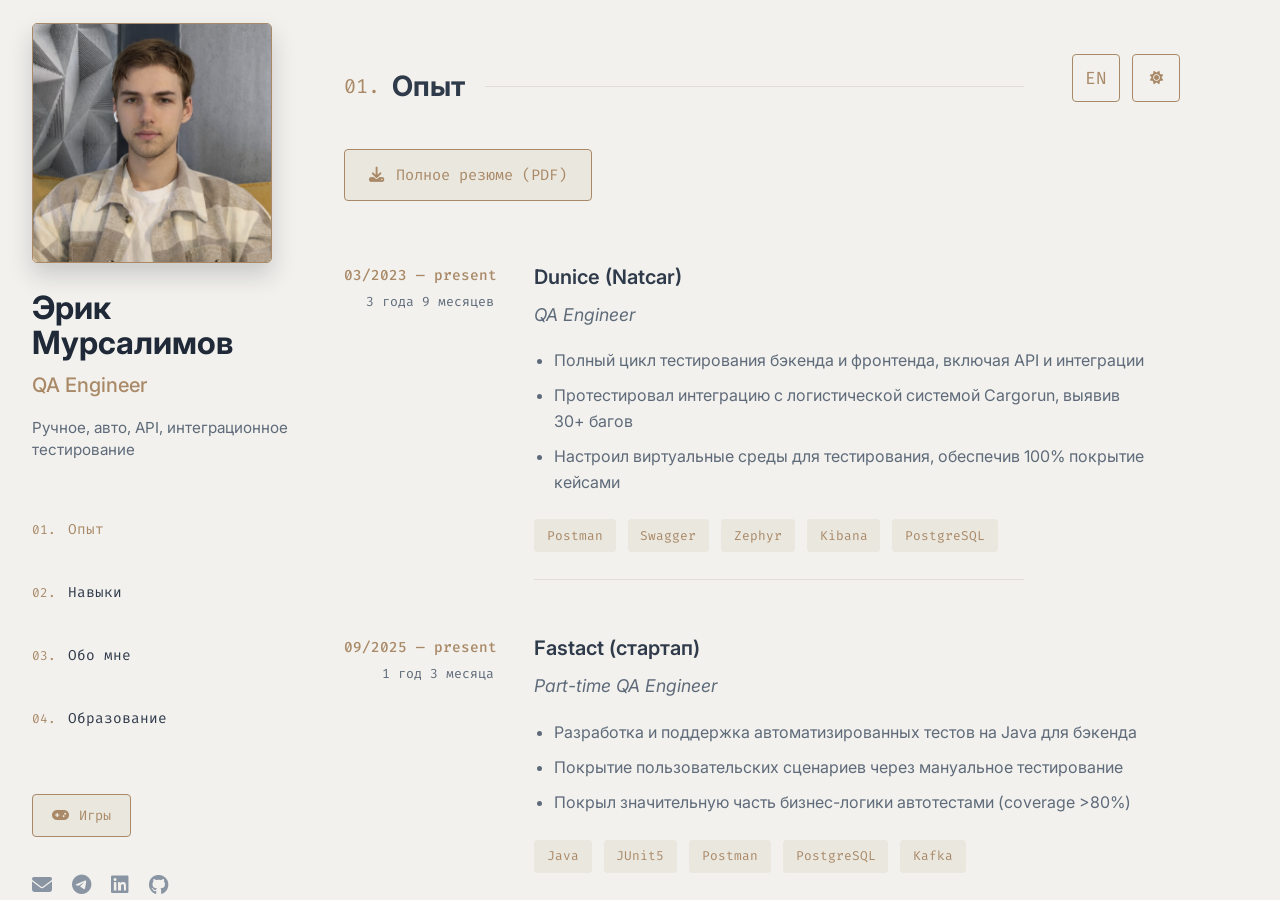
==== commit eae26f7e: "Add files via upload" ====
--- a/index.html
+++ b/index.html
@@ -1,9 +1,11 @@
 <!DOCTYPE html>
-<html lang="ru" dir="ltr" class="theme-light">
+<html lang="ru" dir="ltr" class="theme-light lang-ru">
 <head>
     <meta charset="UTF-8">
     <meta name="viewport" content="width=device-width, initial-scale=1.0">
+    <meta name="description" content="Эрик Мурсалимов — Middle QA Engineer. Ручное, авто, API и интеграционное тестирование. Портфолио и резюме.">
     <title>Эрик Мурсалимов | QA Engineer</title>
+    <link rel="icon" type="image/png" href="my_photo.png">
     <link rel="stylesheet" href="style.css">
     <link rel="preconnect" href="https://fonts.googleapis.com">
     <link rel="preconnect" href="https://fonts.gstatic.com" crossorigin>
@@ -12,68 +14,70 @@
 </head>
 <body>
     <div class="container">
-        
+
         <aside class="sidebar">
             <div class="sidebar-content">
-                
+
                 <header class="header">
                     <img class="profile-photo" src="my_photo.png" alt="Фото Эрика Мурсалимова">
                     <h1 class="name" data-lang="ru">Эрик Мурсалимов</h1>
-                    <h1 class="name" data-lang="en" style="display: none;">Erik Mursalimov</h1>
+                    <h1 class="name" data-lang="en">Erik Mursalimov</h1>
                     <h2 class="title">QA Engineer</h2>
                     <p class="tagline" data-lang="ru">Ручное, авто, API, интеграционное тестирование</p>
-                    <p class="tagline" data-lang="en" style="display: none;">Manual, Auto, API, Integration Testing</p>
+                    <p class="tagline" data-lang="en">Manual, Auto, API, Integration Testing</p>
                 </header>
 
-                
                 <nav class="navigation">
                     <ol class="nav-list">
                         <li class="nav-item">
                             <a href="#experience" class="nav-link">
                                 <span class="nav-number">01.</span>
                                 <span class="nav-text" data-lang="ru">Опыт</span>
-                                <span class="nav-text" data-lang="en" style="display: none;">Experience</span>
+                                <span class="nav-text" data-lang="en">Experience</span>
                             </a>
                         </li>
                         <li class="nav-item">
                             <a href="#skills" class="nav-link">
                                 <span class="nav-number">02.</span>
                                 <span class="nav-text" data-lang="ru">Навыки</span>
-                                <span class="nav-text" data-lang="en" style="display: none;">Skills</span>
+                                <span class="nav-text" data-lang="en">Skills</span>
                             </a>
                         </li>
                         <li class="nav-item">
                             <a href="#about" class="nav-link">
                                 <span class="nav-number">03.</span>
                                 <span class="nav-text" data-lang="ru">Обо мне</span>
-                                <span class="nav-text" data-lang="en" style="display: none;">About</span>
+                                <span class="nav-text" data-lang="en">About</span>
                             </a>
                         </li>
                         <li class="nav-item">
                             <a href="#education" class="nav-link">
                                 <span class="nav-number">04.</span>
                                 <span class="nav-text" data-lang="ru">Образование</span>
-                                <span class="nav-text" data-lang="en" style="display: none;">Education</span>
+                                <span class="nav-text" data-lang="en">Education</span>
                             </a>
                         </li>
                     </ol>
                 </nav>
 
-                
+                <a href="game.html" class="games-btn">
+                    <i class="fas fa-gamepad"></i>
+                    <span data-lang="ru">Игры</span>
+                    <span data-lang="en">Games</span>
+                </a>
+
                 <div class="sidebar-bottom">
-
-                    
                     <div class="social-links">
                         <a href="mailto:erik.mursalimov@mail.ru" aria-label="Email" class="social-link">
                             <i class="fas fa-envelope"></i>
                         </a>
-                        <a href="https://t.me/favoran" target="_blank" aria-label="Telegram" class="social-link">
+                        <a href="https://t.me/favoran" target="_blank" rel="noopener noreferrer" aria-label="Telegram" class="social-link">
                             <i class="fab fa-telegram"></i>
                         </a>
-                        <a href="https://linkedin.com" target="_blank" aria-label="LinkedIn" class="social-link">
+                        <a href="https://linkedin.com" target="_blank" rel="noopener noreferrer" aria-label="LinkedIn" class="social-link">
                             <i class="fab fa-linkedin"></i>
                         </a>
-                        <a href="https://github.com/xadummiex" target="_blank" aria-label="GitHub" class="social-link">
+                        <a href="https://github.com/xadummiex" target="_blank" rel="noopener noreferrer" aria-label="GitHub" class="social-link">
                             <i class="fab fa-github"></i>
                         </a>
                     </div>
@@ -81,9 +85,8 @@
             </div>
         </aside>
 
-        
         <main class="main-content">
-            
+
             <div class="language-switcher-top control-stack">
                 <button id="language-switcher" class="language-btn-top" aria-label="Switch language">
                     <span class="language-text">EN</span>
@@ -92,138 +95,129 @@
                     <i class="fas fa-moon" aria-hidden="true"></i>
                 </button>
             </div>
-            
+
             <section id="experience" class="section">
-    <div class="section-header">
-        <h2 class="section-title">
-            <span class="section-number">01.</span>
-            <span class="section-text" data-lang="ru">Опыт</span>
-            <span class="section-text" data-lang="en" style="display: none;">Experience</span>
-        </h2>
-        <div class="line"></div>
-    </div>
-
-    <div class="resume-btn-container">
-        <a id="resume-btn" class="resume-btn" target="_blank"
-           href="Mursalimov_cv_ru.pdf"
-           data-href-ru="Mursalimov_cv_ru.pdf"
-           data-href-en="Mursalimov_cv_en.pdf">
-            <i class="fas fa-download"></i>
-            <span data-lang="ru">Полное резюме (PDF)</span>
-            <span data-lang="en" style="display: none;">Full Resume (PDF)</span>
-        </a>
-    </div>
-
-    <div class="experience-container">
-        
-        <div class="experience-row">
-            <div class="experience-left">
-                <div class="experience-period-main" data-lang="ru">03/2023 — present</div>
-                <div class="experience-period-main" data-lang="en" style="display: none;">03/2023 — present</div>
-                <div class="experience-duration" data-start-date="2023-03-01" data-lang="ru">2 года 10 месяцев</div>
-                <div class="experience-duration" data-start-date="2023-03-01" data-lang="en" style="display: none;">2 years 10 months</div>
-            </div>
-            <div class="experience-right">
-                <h3 class="experience-title" data-lang="ru">Dunice (Natcar)</h3>
-                <h3 class="experience-title" data-lang="en" style="display: none;">Dunice (Natcar)</h3>
-                <p class="experience-subtitle" data-lang="ru">QA Engineer</p>
-                <p class="experience-subtitle" data-lang="en" style="display: none;">QA Engineer</p>
-                <ul class="experience-list">
-                    <li data-lang="ru">Полный цикл тестирования бэкенда и фронтенда, включая API и интеграции</li>
-                    <li data-lang="ru">Протестировал интеграцию с логистической системой Cargorun, выявив 30+ багов</li>
-                    <li data-lang="ru">Настроил виртуальные среды для тестирования, обеспечив 100% покрытие кейсами</li>
-                    <li data-lang="en" style="display: none;">Full-cycle testing of backend and frontend, including API and integrations</li>
-                    <li data-lang="en" style="display: none;">Tested integration with Cargorun logistics system, identifying 30+ bugs</li>
-                    <li data-lang="en" style="display: none;">Set up virtual environments for testing, ensuring 100% case coverage</li>
-                </ul>
-                <div class="tech-tags">
-                    <span class="tech-tag">Postman</span>
-                    <span class="tech-tag">Swagger</span>
-                    <span class="tech-tag">Zephyr</span>
-                    <span class="tech-tag">Kibana</span>
-                    <span class="tech-tag">PostgreSQL</span>
-                </div>
-            </div>
-        </div>
-
-        
-        <div class="experience-row">
-            <div class="experience-left">
-                <div class="experience-period-main" data-lang="ru">09/2025 — present</div>
-                <div class="experience-period-main" data-lang="en" style="display: none;">09/2025 — present</div>
-                <div class="experience-duration" data-start-date="2025-09-01" data-lang="ru">2 месяца</div>
-                <div class="experience-duration" data-start-date="2025-09-01" data-lang="en" style="display: none;">2 months</div>
-            </div>
-            <div class="experience-right">
-                <h3 class="experience-title" data-lang="ru">Fastact (стартап)</h3>
-                <h3 class="experience-title" data-lang="en" style="display: none;">Fastact (startup)</h3>
-                <p class="experience-subtitle" data-lang="ru">Part-time QA Engineer</p>
-                <p class="experience-subtitle" data-lang="en" style="display: none;">Part-time QA Engineer</p>
-                <ul class="experience-list">
-                    <li data-lang="ru">Разработка и поддержка автоматизированных тестов на Java для бэкенда</li>
-                    <li data-lang="ru">Покрытие пользовательских сценариев через мануальное тестирование</li>
-                    <li data-lang="ru">Покрыл значительную часть бизнес-логики автотестами (coverage >80%)</li>
-                    <li data-lang="en" style="display: none;">Development and maintenance of automated Java tests for backend</li>
-                    <li data-lang="en" style="display: none;">Coverage of user scenarios through manual testing</li>
-                    <li data-lang="en" style="display: none;">Covered a significant part of business logic with autotests (coverage >80%)</li>
-                </ul>
-                <div class="tech-tags">
-                    <span class="tech-tag">Java</span>
-                    <span class="tech-tag">JUnit5</span>
-                    <span class="tech-tag">Postman</span>
-                    <span class="tech-tag">PostgreSQL</span>
-                    <span class="tech-tag">Kafka</span>
-                </div>
-            </div>
-        </div>
-
-        
-        <div class="experience-row">
-            <div class="experience-left">
-                <div class="experience-period-main">05/2021 — 03/2023</div>
-                <div class="experience-duration" data-lang="ru">1 год 11 месяцев</div>
-                <div class="experience-duration" data-lang="en" style="display: none;">1 year 11 months</div>
-            </div>
-            <div class="experience-right">
-                <h3 class="experience-title" data-lang="ru">SMENA</h3>
-                <h3 class="experience-title" data-lang="en" style="display: none;">SMENA</h3>
-                <p class="experience-subtitle" data-lang="ru">QA Engineer</p>
-                <p class="experience-subtitle" data-lang="en" style="display: none;">QA Engineer</p>
-                <ul class="experience-list">
-                    <li data-lang="ru">Проводил функциональное, регрессионное, smoke тестирование веб-продуктов</li>
-                    <li data-lang="ru">Разрабатывал и поддерживал тестовую документацию (95% покрытие функционала)</li>
-                    <li data-lang="ru">Выявил и задокументировал 100+ багов, в том числе критических</li>
-                    <li data-lang="en" style="display: none;">Conducted functional, regression, smoke testing of web products</li>
-                    <li data-lang="en" style="display: none;">Developed and maintained test documentation (95% feature coverage)</li>
-                    <li data-lang="en" style="display: none;">Identified and documented 100+ bugs, including critical ones</li>
-                </ul>
-                <div class="tech-tags">
-                    <span class="tech-tag">TestRail</span>
-                    <span class="tech-tag">Jira</span>
-                    <span class="tech-tag">Postman</span>
-                    <span class="tech-tag">DevTools</span>
-                </div>
-            </div>
-        </div>
-    </div>
-</section>
-
-            
+                <div class="section-header">
+                    <h2 class="section-title">
+                        <span class="section-number">01.</span>
+                        <span class="section-text" data-lang="ru">Опыт</span>
+                        <span class="section-text" data-lang="en">Experience</span>
+                    </h2>
+                    <div class="line"></div>
+                </div>
+
+                <div class="resume-btn-container">
+                    <a id="resume-btn" class="resume-btn" target="_blank"
+                       href="Mursalimov_cv_ru.pdf"
+                       data-href-ru="Mursalimov_cv_ru.pdf"
+                       data-href-en="Mursalimov_cv_en.pdf">
+                        <i class="fas fa-download"></i>
+                        <span data-lang="ru">Полное резюме (PDF)</span>
+                        <span data-lang="en">Full Resume (PDF)</span>
+                    </a>
+                </div>
+
+                <div class="experience-container">
+
+                    <div class="experience-row">
+                        <div class="experience-left">
+                            <div class="experience-period-main">03/2023 — present</div>
+                            <div class="experience-duration" data-start-date="2023-03-01" data-lang="ru"></div>
+                            <div class="experience-duration" data-start-date="2023-03-01" data-lang="en"></div>
+                        </div>
+                        <div class="experience-right">
+                            <h3 class="experience-title">Dunice (Natcar)</h3>
+                            <p class="experience-subtitle">QA Engineer</p>
+                            <ul class="experience-list">
+                                <li data-lang="ru">Полный цикл тестирования бэкенда и фронтенда, включая API и интеграции</li>
+                                <li data-lang="ru">Протестировал интеграцию с логистической системой Cargorun, выявив 30+ багов</li>
+                                <li data-lang="ru">Настроил виртуальные среды для тестирования, обеспечив 100% покрытие кейсами</li>
+                                <li data-lang="en">Full-cycle testing of backend and frontend, including API and integrations</li>
+                                <li data-lang="en">Tested integration with Cargorun logistics system, identifying 30+ bugs</li>
+                                <li data-lang="en">Set up virtual environments for testing, ensuring 100% case coverage</li>
+                            </ul>
+                            <div class="tech-tags">
+                                <span class="tech-tag">Postman</span>
+                                <span class="tech-tag">Swagger</span>
+                                <span class="tech-tag">Zephyr</span>
+                                <span class="tech-tag">Kibana</span>
+                                <span class="tech-tag">PostgreSQL</span>
+                            </div>
+                        </div>
+                    </div>
+
+                    <div class="experience-row">
+                        <div class="experience-left">
+                            <div class="experience-period-main">09/2025 — present</div>
+                            <div class="experience-duration" data-start-date="2025-09-01" data-lang="ru"></div>
+                            <div class="experience-duration" data-start-date="2025-09-01" data-lang="en"></div>
+                        </div>
+                        <div class="experience-right">
+                            <h3 class="experience-title" data-lang="ru">Fastact (стартап)</h3>
+                            <h3 class="experience-title" data-lang="en">Fastact (startup)</h3>
+                            <p class="experience-subtitle">Part-time QA Engineer</p>
+                            <ul class="experience-list">
+                                <li data-lang="ru">Разработка и поддержка автоматизированных тестов на Java для бэкенда</li>
+                                <li data-lang="ru">Покрытие пользовательских сценариев через мануальное тестирование</li>
+                                <li data-lang="ru">Покрыл значительную часть бизнес-логики автотестами (coverage >80%)</li>
+                                <li data-lang="en">Development and maintenance of automated Java tests for backend</li>
+                                <li data-lang="en">Coverage of user scenarios through manual testing</li>
+                                <li data-lang="en">Covered a significant part of business logic with autotests (coverage >80%)</li>
+                            </ul>
+                            <div class="tech-tags">
+                                <span class="tech-tag">Java</span>
+                                <span class="tech-tag">JUnit5</span>
+                                <span class="tech-tag">Postman</span>
+                                <span class="tech-tag">PostgreSQL</span>
+                                <span class="tech-tag">Kafka</span>
+                            </div>
+                        </div>
+                    </div>
+
+                    <div class="experience-row">
+                        <div class="experience-left">
+                            <div class="experience-period-main">05/2021 — 03/2023</div>
+                            <div class="experience-duration" data-lang="ru">1 год 11 месяцев</div>
+                            <div class="experience-duration" data-lang="en">1 year 11 months</div>
+                        </div>
+                        <div class="experience-right">
+                            <h3 class="experience-title">SMENA</h3>
+                            <p class="experience-subtitle">QA Engineer</p>
+                            <ul class="experience-list">
+                                <li data-lang="ru">Проводил функциональное, регрессионное, smoke тестирование веб-продуктов</li>
+                                <li data-lang="ru">Разрабатывал и поддерживал тестовую документацию (95% покрытие функционала)</li>
+                                <li data-lang="ru">Выявил и задокументировал 100+ багов, в том числе критических</li>
+                                <li data-lang="en">Conducted functional, regression, smoke testing of web products</li>
+                                <li data-lang="en">Developed and maintained test documentation (95% feature coverage)</li>
+                                <li data-lang="en">Identified and documented 100+ bugs, including critical ones</li>
+                            </ul>
+                            <div class="tech-tags">
+                                <span class="tech-tag">TestRail</span>
+                                <span class="tech-tag">Jira</span>
+                                <span class="tech-tag">Postman</span>
+                                <span class="tech-tag">DevTools</span>
+                            </div>
+                        </div>
+                    </div>
+
+                </div>
+            </section>
+
             <section id="skills" class="section">
                 <div class="section-header">
                     <h2 class="section-title">
                         <span class="section-number">02.</span>
                         <span class="section-text" data-lang="ru">Навыки</span>
-                        <span class="section-text" data-lang="en" style="display: none;">Skills</span>
+                        <span class="section-text" data-lang="en">Skills</span>
                     </h2>
                     <div class="line"></div>
                 </div>
                 <div class="section-content">
                     <div class="skills-grid">
-                        
+
                         <div class="skills-category">
                             <h3 class="skills-category-title" data-lang="ru">Типы тестирования</h3>
-                            <h3 class="skills-category-title" data-lang="en" style="display: none;">Testing Types</h3>
+                            <h3 class="skills-category-title" data-lang="en">Testing Types</h3>
                             <div class="skills-list">
                                 <span class="skill-tag">Unit</span>
                                 <span class="skill-tag">Smoke</span>
@@ -235,10 +229,9 @@
                             </div>
                         </div>
 
-                        
                         <div class="skills-category">
                             <h3 class="skills-category-title" data-lang="ru">Инструменты</h3>
-                            <h3 class="skills-category-title" data-lang="en" style="display: none;">Tools</h3>
+                            <h3 class="skills-category-title" data-lang="en">Tools</h3>
                             <div class="skills-list">
                                 <span class="skill-tag">Jira</span>
                                 <span class="skill-tag">Zephyr</span>
@@ -253,10 +246,9 @@
                             </div>
                         </div>
 
-                        
                         <div class="skills-category">
                             <h3 class="skills-category-title" data-lang="ru">Базы данных</h3>
-                            <h3 class="skills-category-title" data-lang="en" style="display: none;">Databases</h3>
+                            <h3 class="skills-category-title" data-lang="en">Databases</h3>
                             <div class="skills-list">
                                 <span class="skill-tag">PostgreSQL</span>
                                 <span class="skill-tag">MySQL</span>
@@ -264,10 +256,9 @@
                             </div>
                         </div>
 
-                        
                         <div class="skills-category">
                             <h3 class="skills-category-title" data-lang="ru">Технологии</h3>
-                            <h3 class="skills-category-title" data-lang="en" style="display: none;">Technologies</h3>
+                            <h3 class="skills-category-title" data-lang="en">Technologies</h3>
                             <div class="skills-list">
                                 <span class="skill-tag">HTTP/REST</span>
                                 <span class="skill-tag">JSON/XML</span>
@@ -276,10 +267,9 @@
                             </div>
                         </div>
 
-                        
                         <div class="skills-category">
                             <h3 class="skills-category-title" data-lang="ru">Языки & Фреймворки</h3>
-                            <h3 class="skills-category-title" data-lang="en" style="display: none;">Languages & Frameworks</h3>
+                            <h3 class="skills-category-title" data-lang="en">Languages & Frameworks</h3>
                             <div class="skills-list">
                                 <span class="skill-tag">Java (JUnit5, Mockito)</span>
                                 <span class="skill-tag">Python (Pytest, Selenium)</span>
@@ -287,20 +277,17 @@
                             </div>
                         </div>
 
-                        
                         <div class="skills-category">
                             <h3 class="skills-category-title" data-lang="ru">Методологии</h3>
-                            <h3 class="skills-category-title" data-lang="en" style="display: none;">Methodologies</h3>
+                            <h3 class="skills-category-title" data-lang="en">Methodologies</h3>
                             <div class="skills-list">
                                 <span class="skill-tag">Agile (Scrum)</span>
                                 <span class="skill-tag">TDD</span>
                             </div>
                         </div>
 
-                        
-                        <div class="skills-category">
-                            <h3 class="skills-category-title" data-lang="ru">CI/CD & DevOps</h3>
-                            <h3 class="skills-category-title" data-lang="en" style="display: none;">CI/CD & DevOps</h3>
+                        <div class="skills-category">
+                            <h3 class="skills-category-title">CI/CD & DevOps</h3>
                             <div class="skills-list">
                                 <span class="skill-tag">Docker</span>
                                 <span class="skill-tag">GitLab CI/CD</span>
@@ -309,10 +296,9 @@
                             </div>
                         </div>
 
-                        
                         <div class="skills-category">
                             <h3 class="skills-category-title" data-lang="ru">Тестирование API</h3>
-                            <h3 class="skills-category-title" data-lang="en" style="display: none;">API Testing</h3>
+                            <h3 class="skills-category-title" data-lang="en">API Testing</h3>
                             <div class="skills-list">
                                 <span class="skill-tag">REST API</span>
                                 <span class="skill-tag">SOAP</span>
@@ -322,10 +308,9 @@
                             </div>
                         </div>
 
-                        
                         <div class="skills-category">
                             <h3 class="skills-category-title" data-lang="ru">Мониторинг & Логи</h3>
-                            <h3 class="skills-category-title" data-lang="en" style="display: none;">Monitoring & Logs</h3>
+                            <h3 class="skills-category-title" data-lang="en">Monitoring & Logs</h3>
                             <div class="skills-list">
                                 <span class="skill-tag">Kibana</span>
                                 <span class="skill-tag">Grafana</span>
@@ -334,10 +319,9 @@
                             </div>
                         </div>
 
-                        
                         <div class="skills-category">
                             <h3 class="skills-category-title" data-lang="ru">Менеджмент тестирования</h3>
-                            <h3 class="skills-category-title" data-lang="en" style="display: none;">Test Management</h3>
+                            <h3 class="skills-category-title" data-lang="en">Test Management</h3>
                             <div class="skills-list">
                                 <span class="skill-tag">Test Strategy</span>
                                 <span class="skill-tag">Test Planning</span>
@@ -345,17 +329,17 @@
                                 <span class="skill-tag">Metrics & Reporting</span>
                             </div>
                         </div>
+
                     </div>
                 </div>
             </section>
 
-            
             <section id="about" class="section">
                 <div class="section-header">
                     <h2 class="section-title">
                         <span class="section-number">03.</span>
                         <span class="section-text" data-lang="ru">Обо мне</span>
-                        <span class="section-text" data-lang="en" style="display: none;">About</span>
+                        <span class="section-text" data-lang="en">About</span>
                     </h2>
                     <div class="line"></div>
                 </div>
@@ -367,58 +351,54 @@
                         Специализируюсь на интеграционном и регрессионном тестировании, анализе логов (Kibana, ELK Stack), работе с SQL и документировании тестовой документации. Имею практический опыт автоматизации тестов на Java (JUnit5, Mockito) и Python (Pytest, Selenium).
                     </p>
                     <p data-lang="ru">
-                        Обладаю глубокими знаниями в области тестирования REST API, микросервисных архитектур и распределенных систем. Умею настраивать тестовые окружения, виртуальные среды и CI/CD пайплайны для эффективного тестирования.
+                        Обладаю глубокими знаниями в области тестирования REST API, микросервисных архитектур и распределённых систем. Умею настраивать тестовые окружения, виртуальные среды и CI/CD пайплайны для эффективного тестирования.
                     </p>
                     <p data-lang="ru">
-                        Постоянно изучаю новые инструменты и методологии тестирования. В работе ценю четкую коммуникацию, документацию и процессный подход. Стремлюсь к построению надежных тестовых стратегий, которые минимизируют риски и обеспечивают качество продукта.
-                    </p>
-
-                    <p data-lang="en" style="display: none;">
+                        Постоянно изучаю новые инструменты и методологии тестирования. В работе ценю чёткую коммуникацию, документацию и процессный подход. Стремлюсь к построению надёжных тестовых стратегий, которые минимизируют риски и обеспечивают качество продукта.
+                    </p>
+                    <p data-lang="en">
                         Middle QA Engineer with 4+ years of experience in full-cycle testing of web applications and APIs. Worked in cross-functional teams of up to 20 people using Scrum methodology, actively participated in sprint planning, retrospectives, and release processes.
                     </p>
-                    <p data-lang="en" style="display: none;">
+                    <p data-lang="en">
                         Specialized in integration and regression testing, log analysis (Kibana, ELK Stack), SQL, and test documentation. Have practical experience in test automation with Java (JUnit5, Mockito) and Python (Pytest, Selenium).
                     </p>
-                    <p data-lang="en" style="display: none;">
+                    <p data-lang="en">
                         Possess deep knowledge in REST API testing, microservice architectures, and distributed systems. Skilled in setting up test environments, virtual environments, and CI/CD pipelines for efficient testing.
                     </p>
-                    <p data-lang="en" style="display: none;">
+                    <p data-lang="en">
                         Constantly learning new testing tools and methodologies. Value clear communication, documentation, and process approach in work. Aim to build reliable test strategies that minimize risks and ensure product quality.
                     </p>
                 </div>
             </section>
 
-            
             <section id="education" class="section">
                 <div class="section-header">
                     <h2 class="section-title">
                         <span class="section-number">04.</span>
                         <span class="section-text" data-lang="ru">Образование</span>
-                        <span class="section-text" data-lang="en" style="display: none;">Education</span>
+                        <span class="section-text" data-lang="en">Education</span>
                     </h2>
                     <div class="line"></div>
                 </div>
                 <div class="section-content">
                     <div class="education-item">
                         <h3 class="education-title" data-lang="ru">ТУРУС — Кафедра инженерной и вычислительной техники</h3>
-                        <h3 class="education-title" data-lang="en" style="display: none;">TURUS — Department of Engineering and Computer Science</h3>
-                        <p class="education-period" data-lang="ru">2023 — 2028</p>
-                        <p class="education-period" data-lang="en" style="display: none;">2023 — 2028</p>
+                        <h3 class="education-title" data-lang="en">TURUS — Department of Engineering and Computer Science</h3>
+                        <p class="education-period">2023 — 2028</p>
                     </div>
                     <div class="education-item">
                         <h3 class="education-title" data-lang="ru">ГТНУ — Инженер в нефтегазовой отрасли</h3>
-                        <h3 class="education-title" data-lang="en" style="display: none;">GTNU — Oil and Gas Industry Engineer</h3>
-                        <p class="education-period" data-lang="ru">2018 — 2022</p>
-                        <p class="education-period" data-lang="en" style="display: none;">2018 — 2022</p>
+                        <h3 class="education-title" data-lang="en">GTNU — Oil and Gas Industry Engineer</h3>
+                        <p class="education-period">2018 — 2022</p>
                     </div>
                 </div>
             </section>
 
-            
             <footer class="footer">
                 <p class="footer-text" data-lang="ru">Спасибо за просмотр моего портфолио :)</p>
-                <p class="footer-text" data-lang="en" style="display: none;">Thank you for scrolling my portfolio :)</p>
+                <p class="footer-text" data-lang="en">Thank you for scrolling my portfolio :)</p>
             </footer>
+
         </main>
     </div>
 
--- a/style.css
+++ b/style.css
@@ -1,16 +1,13 @@
-/* Сброс базовых стилей */
 * {
     margin: 0;
     padding: 0;
     box-sizing: border-box;
 }
 
-/* Плавный скролл */
 html {
     scroll-behavior: smooth;
 }
 
-/* Темная тема переменные */
 html.theme-dark {
     color-scheme: dark;
     --bg: #0a192f;
@@ -32,7 +29,6 @@
     --focus-ring: 0 0 0 3px rgb(var(--accent-500-rgb) / 0.35);
 }
 
-/* Светлая тема переменные */
 html.theme-light {
     color-scheme: light;
     --bg: #f2f1ed;
@@ -54,7 +50,10 @@
     --focus-ring: 0 0 0 3px rgb(var(--accent-500-rgb) / 0.35);
 }
 
-/* Базовые стили страницы */
+/* Language visibility — toggled via html.lang-ru / html.lang-en classes */
+html.lang-ru [data-lang="en"] { display: none; }
+html.lang-en [data-lang="ru"] { display: none; }
+
 body {
     font-family: 'Inter', sans-serif;
     background-color: var(--bg);
@@ -63,14 +62,12 @@
     transition: background-color 0.35s ease, color 0.35s ease;
 }
 
-/* Сетка основного контейнера */
 .container {
     display: grid;
     grid-template-columns: minmax(260px, 1fr) 3fr;
     min-height: 100vh;
 }
 
-/* Стили сайдбара */
 .sidebar {
     background-color: var(--bg);
     position: sticky;
@@ -83,7 +80,6 @@
     transition: background-color 0.35s ease, color 0.35s ease;
 }
 
-/* Контент сайдбара */
 .sidebar-content {
     display: flex;
     flex-direction: column;
@@ -91,13 +87,11 @@
     justify-content: center;
 }
 
-/* Отступы шапки */
 .header {
     margin-bottom: 3rem;
-    margin-top: calc(3.2rem - 30px);
-}
-
-/* Фото профиля */
+    margin-top: 1.5rem;
+}
+
 .profile-photo {
     width: 240px;
     height: 240px;
@@ -108,7 +102,6 @@
     margin-bottom: 1.25rem;
 }
 
-/* Имя пользователя */
 .name {
     font-size: 2rem;
     font-weight: 700;
@@ -117,7 +110,6 @@
     line-height: 1.1;
 }
 
-/* Заголовок роли */
 .title {
     font-size: 1.25rem;
     font-weight: 500;
@@ -125,29 +117,24 @@
     margin-bottom: 1rem;
 }
 
-/* Подзаголовок описания */
 .tagline {
     font-size: 0.95rem;
     color: var(--text-muted);
     line-height: 1.5;
 }
 
-/* Обертка навигации */
 .navigation {
     margin-bottom: auto;
 }
 
-/* Список навигации */
 .nav-list {
     list-style: none;
 }
 
-/* Пункт навигации */
 .nav-item {
     margin-bottom: 1.5rem;
 }
 
-/* Ссылка навигации */
 .nav-link {
     display: flex;
     align-items: center;
@@ -159,24 +146,42 @@
     padding: 0.5rem 0;
 }
 
-/* Активная ссылка навигации */
-.nav-item .nav-link.active {
-    color: var(--accent-500) !important;
-}
-
-/* Специфичная активная ссылка */
-aside .sidebar .navigation .nav-list .nav-item .nav-link.active {
-    color: var(--accent-500) !important;
-}
-
-/* Номер пункта меню */
+.nav-link:hover {
+    color: var(--text-strong);
+}
+
+.nav-link.active {
+    color: var(--accent-500);
+}
+
 .nav-number {
     color: var(--accent-500);
     margin-right: 0.75rem;
     font-size: 0.8rem;
 }
 
-/* Нижний блок сайдбара */
+.games-btn {
+    display: inline-flex;
+    align-items: center;
+    gap: 0.6rem;
+    background-color: var(--accent-soft-100);
+    color: var(--accent-500);
+    border: 1px solid var(--accent-500);
+    padding: 0.6rem 1.2rem;
+    border-radius: 4px;
+    text-decoration: none;
+    font-family: 'Fira Code', monospace;
+    font-size: 0.85rem;
+    margin-top: 2rem;
+    align-self: flex-start;
+    transition: all 0.3s ease;
+}
+
+.games-btn:hover {
+    background-color: var(--accent-soft-200);
+    transform: translateY(-2px);
+}
+
 .sidebar-bottom {
     display: flex;
     flex-direction: column;
@@ -184,35 +189,30 @@
     margin-top: 2rem;
 }
 
-/* Ссылки соцсетей */
 .social-links {
     display: flex;
     gap: 1.25rem;
 }
 
-/* Иконка соцсети */
 .social-link {
     color: var(--icon-muted);
     font-size: 1.25rem;
     transition: color 0.3s ease, transform 0.3s ease;
 }
 
-/* Ховер соцссылки */
 .social-link:hover {
     color: var(--accent-500);
     transform: translateY(-3px);
 }
 
-/* Основной контент */
 .main-content {
-    padding: calc(5rem - 15px) 6rem 3rem 1.5rem;
+    padding: 4rem 6rem 3rem 1.5rem;
     overflow-y: auto;
     max-height: 100vh;
     width: 100%;
     transition: background-color 0.35s ease, color 0.35s ease;
 }
 
-/* Блок переключателей */
 .language-switcher-top {
     position: fixed;
     top: 54px;
@@ -222,7 +222,6 @@
     -webkit-backdrop-filter: blur(5px);
 }
 
-/* Стек кнопок */
 .control-stack {
     display: flex;
     flex-direction: row;
@@ -230,7 +229,6 @@
     gap: 0.75rem;
 }
 
-/* Кнопка языка */
 .language-btn-top {
     display: inline-flex;
     align-items: center;
@@ -248,18 +246,15 @@
     background-color: var(--bg);
 }
 
-/* Ховер кнопки языка */
 .language-btn-top:hover {
     background-color: var(--accent-soft-100);
 }
 
-/* Фокус кнопки языка */
 .language-btn-top:focus-visible {
     outline: none;
     box-shadow: var(--focus-ring);
 }
 
-/* Кнопка темы */
 .theme-btn {
     width: 48px;
     height: 48px;
@@ -274,38 +269,32 @@
     transition: background-color 0.3s ease, color 0.3s ease, border-color 0.3s ease;
 }
 
-/* Ховер кнопки темы */
 .theme-btn:hover {
     background-color: var(--accent-soft-100);
     color: var(--accent-600);
     border-color: var(--accent-600);
 }
 
-/* Фокус кнопки темы */
 .theme-btn:focus-visible {
     outline: none;
     box-shadow: var(--focus-ring);
 }
 
-/* Секция контента */
 .section {
     margin-bottom: 5rem;
     max-width: 100%;
 }
 
-/* Последняя секция */
 .section:last-of-type {
     margin-bottom: 3rem;
 }
 
-/* Заголовок секции */
 .section-header {
     display: flex;
     align-items: center;
     margin-bottom: 2.5rem;
 }
 
-/* Заголовок секции текста */
 .section-title {
     display: flex;
     align-items: center;
@@ -317,7 +306,6 @@
     margin-right: 20px;
 }
 
-/* Номер секции */
 .section-number {
     font-family: 'Fira Code', monospace;
     color: var(--accent-500);
@@ -326,12 +314,10 @@
     font-weight: 400;
 }
 
-/* Контейнер кнопки резюме */
 .resume-btn-container {
     margin-bottom: 3rem;
 }
 
-/* Кнопка резюме */
 .resume-btn {
     display: inline-flex;
     align-items: center;
@@ -347,29 +333,23 @@
     transition: all 0.3s ease;
 }
 
-/* Ховер кнопки резюме */
 .resume-btn:hover {
     background-color: var(--accent-soft-200);
     transform: translateY(-2px);
 }
 
-/* Разделительная линия */
 .line {
     flex: 1;
-    position: relative;
     height: 1px;
     background-color: var(--border);
     align-self: center;
-    margin-left: 0;
     margin-right: 10rem;
 }
 
-/* Контейнер опыта */
 .experience-container {
     max-width: 100%;
 }
 
-/* Строка опыта */
 .experience-row {
     display: grid;
     grid-template-columns: 150px 1fr;
@@ -377,20 +357,27 @@
     margin-bottom: 3.5rem;
     position: relative;
     align-items: start;
-}
-
-/* Разделитель опыта */
+    border-radius: 6px;
+    transition: background-color 0.25s ease;
+    padding: 0.75rem;
+    margin-left: -0.75rem;
+    margin-right: -0.75rem;
+}
+
+.experience-row:hover {
+    background-color: var(--accent-soft-100);
+}
+
 .experience-row:not(:last-child)::after {
     content: '';
     position: absolute;
-    bottom: -1.75rem;
-    left: calc(150px + 2.5rem);
-    right: 10rem;
+    bottom: calc(-1.75rem + 0.75rem);
+    left: calc(150px + 2.5rem + 0.75rem);
+    right: calc(10rem + 0.75rem);
     height: 1px;
     background-color: var(--border);
 }
 
-/* Левая колонка опыта */
 .experience-left {
     text-align: right;
     padding-top: 0.2rem;
@@ -398,7 +385,6 @@
     white-space: nowrap;
 }
 
-/* Период опыта */
 .experience-period-main {
     font-family: 'Fira Code', monospace;
     font-size: 0.9rem;
@@ -408,7 +394,6 @@
     white-space: nowrap;
 }
 
-/* Длительность опыта */
 .experience-duration {
     font-family: 'Fira Code', monospace;
     font-size: 0.82rem;
@@ -416,22 +401,24 @@
     white-space: nowrap;
 }
 
-/* Правая колонка опыта */
 .experience-right {
     max-width: none;
     padding-right: 2rem;
 }
 
-/* Заголовок опыта */
 .experience-right h3 {
     font-size: 1.25rem;
     color: var(--text);
     font-weight: 600;
     margin: 0 0 0.5rem 0;
     text-align: left;
-}
-
-/* Подзаголовок опыта */
+    transition: color 0.25s ease;
+}
+
+.experience-row:hover .experience-right h3 {
+    color: var(--accent-500);
+}
+
 .experience-subtitle {
     font-size: 1.1rem;
     color: var(--text-muted);
@@ -440,20 +427,17 @@
     text-align: left;
 }
 
-/* Список обязанностей */
 .experience-list {
     margin: 0 0 1.5rem 1.25rem;
     text-align: left;
 }
 
-/* Пункт обязанностей */
 .experience-list li {
     margin-bottom: 0.6rem;
     line-height: 1.6;
     color: var(--text-muted);
 }
 
-/* Контейнер технологий */
 .tech-tags {
     display: flex;
     flex-wrap: wrap;
@@ -461,7 +445,6 @@
     margin-top: 1.25rem;
 }
 
-/* Тег технологии */
 .tech-tag {
     font-family: 'Fira Code', monospace;
     font-size: 0.8rem;
@@ -471,19 +454,16 @@
     border-radius: 4px;
 }
 
-/* Сетка навыков */
 .skills-grid {
     display: grid;
     grid-template-columns: repeat(2, 1fr);
     gap: 2.5rem;
 }
 
-/* Блок категории навыков */
 .skills-category {
     margin-bottom: 0.5rem;
 }
 
-/* Заголовок категории */
 .skills-category-title {
     font-size: 1.1rem;
     color: var(--text);
@@ -491,14 +471,12 @@
     font-weight: 600;
 }
 
-/* Список навыков */
 .skills-list {
     display: flex;
     flex-wrap: wrap;
     gap: 0.75rem;
 }
 
-/* Тег навыка */
 .skill-tag {
     font-family: 'Fira Code', monospace;
     font-size: 0.85rem;
@@ -509,25 +487,21 @@
     border: 1px solid var(--border);
 }
 
-/* Контент секции */
 .section-content {
     font-size: 1.05rem;
     color: var(--text-muted);
     max-width: 700px;
 }
 
-/* Абзац секции */
 .section-content p {
     margin-bottom: 1.25rem;
     line-height: 1.7;
 }
 
-/* Карточка образования */
 .education-item {
     margin-bottom: 2rem;
 }
 
-/* Заголовок образования */
 .education-title {
     font-size: 1.2rem;
     color: var(--text);
@@ -535,44 +509,12 @@
     margin-bottom: 0.25rem;
 }
 
-/* Период образования */
 .education-period {
     font-family: 'Fira Code', monospace;
     color: var(--accent-500);
     font-size: 0.9rem;
 }
 
-/* Карточка проекта */
-.project-item {
-    margin-bottom: 3rem;
-    padding: 1.5rem;
-    background-color: var(--surface-1);
-    border-radius: 6px;
-    transition: transform 0.3s ease;
-    box-shadow: var(--shadow-card), inset 0 0 0 1px var(--card-border);
-}
-
-/* Ховер карточки */
-.project-item:hover {
-    transform: translateY(-5px);
-}
-
-/* Заголовок проекта */
-.project-title {
-    font-size: 1.25rem;
-    color: var(--text);
-    font-weight: 600;
-    margin-bottom: 1rem;
-}
-
-/* Описание проекта */
-.project-description {
-    margin-bottom: 1.5rem;
-    line-height: 1.7;
-    color: var(--text-muted);
-}
-
-/* Футер страницы */
 .footer {
     padding-top: 2rem;
     position: relative;
@@ -581,7 +523,6 @@
     font-size: 0.9rem;
 }
 
-/* Линия над футером */
 .footer::before {
     content: '';
     position: absolute;
@@ -592,14 +533,11 @@
     background-color: var(--border);
 }
 
-/* Брейкпоинт 1024px */
 @media (max-width: 1024px) {
-    /* Колонки на мобильном */
     .container {
         grid-template-columns: 1fr;
     }
 
-    /* Сайдбар адаптив */
     .sidebar {
         position: relative;
         height: auto;
@@ -607,19 +545,16 @@
         padding: 1.5rem;
     }
 
-    /* Контент адаптив */
     .main-content {
         padding: 3rem 2rem;
         max-height: none;
     }
 
-    /* Шапка адаптив */
     .header {
         margin-bottom: 2rem;
         margin-top: 0;
     }
 
-    /* Нижний блок адаптив */
     .sidebar-bottom {
         flex-direction: row;
         justify-content: space-between;
@@ -627,45 +562,37 @@
         margin-top: 1.5rem;
     }
 
-    /* Переключатель адаптив */
     .language-switcher-top {
         position: absolute;
         top: 20px;
         right: 20px;
     }
 
-    /* Сетка навыков адаптив */
     .skills-grid {
         grid-template-columns: 1fr;
     }
 }
 
-/* Брейкпоинт 768px */
 @media (max-width: 768px) {
-    /* Фото компактное */
     .profile-photo {
         width: 120px;
         height: 120px;
         margin-bottom: 1rem;
     }
 
-    /* Имя компактное */
     .name {
         font-size: 1.75rem;
     }
 
-    /* Контент компактный */
     .main-content {
         padding: 2rem 1.5rem;
     }
 
-    /* Заголовок компактный */
     .section-header {
         flex-direction: column;
         align-items: flex-start;
     }
 
-    /* Линия компактная */
     .line {
         width: 100%;
         margin-left: 0;
@@ -673,18 +600,18 @@
         margin-top: 0.5rem;
     }
 
-    /* Линия футера */
     .footer::before {
         right: 0;
     }
 
-    /* Опыт в столбик */
     .experience-row {
         grid-template-columns: 1fr;
         gap: 1rem;
-    }
-
-    /* Левая колонка компакт */
+        padding: 0.75rem;
+        margin-left: -0.75rem;
+        margin-right: -0.75rem;
+    }
+
     .experience-left {
         text-align: left;
         white-space: normal;
@@ -693,76 +620,62 @@
         border-bottom: 1px solid var(--border);
     }
 
-    /* Текст опыта компакт */
     .experience-period-main,
     .experience-duration {
         white-space: normal;
         font-size: 0.9rem;
     }
 
-    /* Правая колонка компакт */
     .experience-right {
         padding-right: 0;
     }
 
-    /* Разделитель опыта */
     .experience-row:not(:last-child)::after {
-        left: 0;
-        right: 0;
-    }
-
-    /* Переключатель компакт */
+        left: 0.75rem;
+        right: 0.75rem;
+    }
+
     .language-switcher-top {
         top: 15px;
         right: 15px;
     }
 
-    /* Кнопка языка компакт */
     .language-btn-top {
         padding: 0.5rem 1rem;
         font-size: 0.85rem;
     }
 }
 
-/* Брейкпоинт 480px */
 @media (max-width: 480px) {
-    /* Фото мини */
     .profile-photo {
         width: 100px;
         height: 100px;
     }
 
-    /* Сайдбар мини */
     .sidebar {
         padding: 1.25rem;
     }
 
-    /* Имя мини */
     .name {
         font-size: 1.5rem;
     }
 
-    /* Роль мини */
     .title {
         font-size: 1.1rem;
     }
 
-    /* Заголовок секции */
     .section-title {
         font-size: 1.5rem;
     }
 
-    /* Соцсети компакт */
     .social-links {
         gap: 1rem;
     }
 
-    /* Теги технологии */
     .tech-tags {
         gap: 0.5rem;
     }
 
-    /* Список навыков */
     .skills-list {
         gap: 0.5rem;
     }
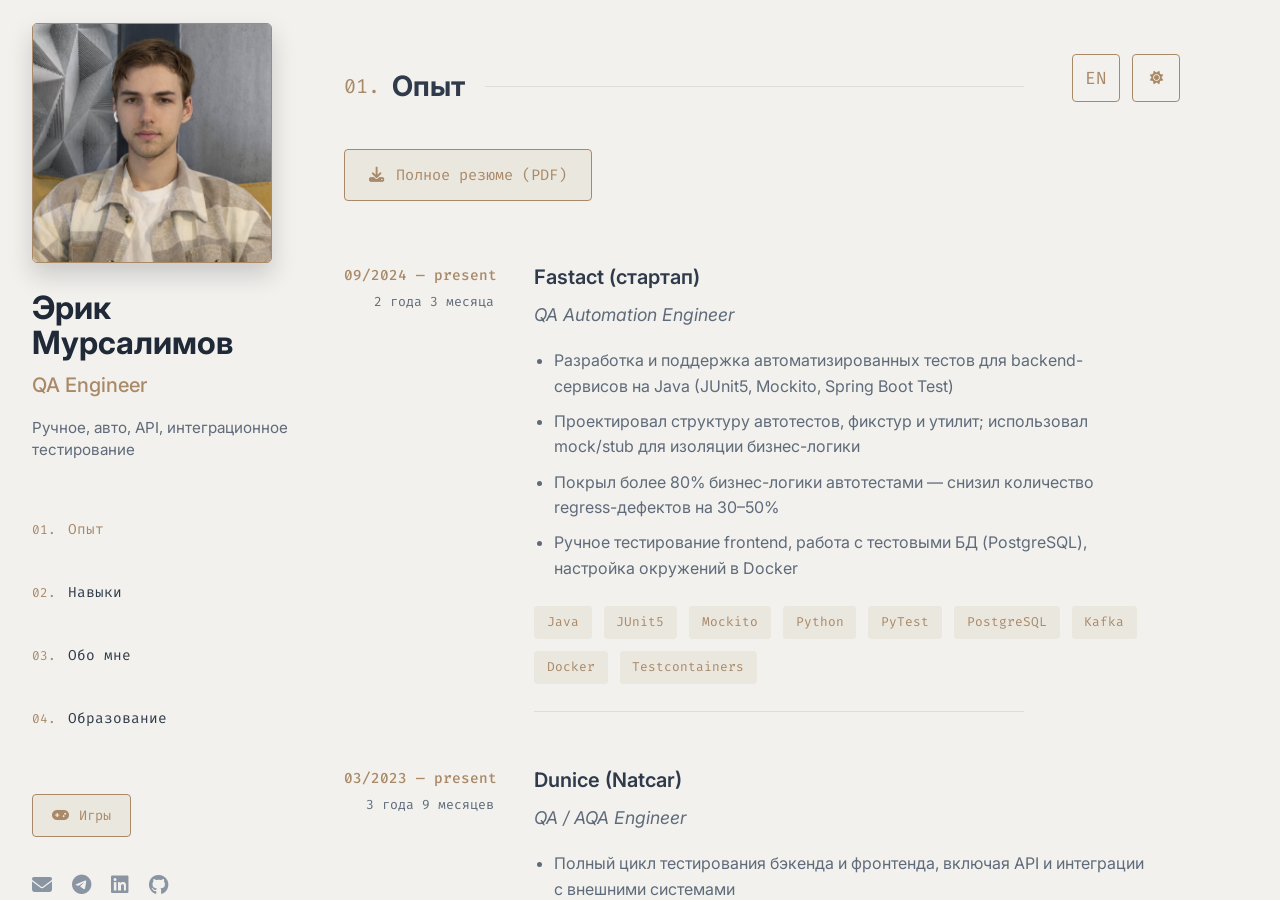
==== commit a43f6a6b: "Add files via upload" ====
--- a/index.html
+++ b/index.html
@@ -71,7 +71,7 @@
                         <a href="mailto:erik.mursalimov@mail.ru" aria-label="Email" class="social-link">
                             <i class="fas fa-envelope"></i>
                         </a>
-                        <a href="https://t.me/favoran" target="_blank" rel="noopener noreferrer" aria-label="Telegram" class="social-link">
+                        <a href="https://t.me/fevoran" target="_blank" rel="noopener noreferrer" aria-label="Telegram" class="social-link">
                             <i class="fab fa-telegram"></i>
                         </a>
                         <a href="https://linkedin.com" target="_blank" rel="noopener noreferrer" aria-label="LinkedIn" class="social-link">
@@ -121,20 +121,56 @@
 
                     <div class="experience-row">
                         <div class="experience-left">
+                            <div class="experience-period-main">09/2024 — present</div>
+                            <div class="experience-duration" data-start-date="2024-09-01" data-lang="ru"></div>
+                            <div class="experience-duration" data-start-date="2024-09-01" data-lang="en"></div>
+                        </div>
+                        <div class="experience-right">
+                            <h3 class="experience-title" data-lang="ru">Fastact (стартап)</h3>
+                            <h3 class="experience-title" data-lang="en">Fastact (startup)</h3>
+                            <p class="experience-subtitle">QA Automation Engineer</p>
+                            <ul class="experience-list">
+                                <li data-lang="ru">Разработка и поддержка автоматизированных тестов для backend-сервисов на Java (JUnit5, Mockito, Spring Boot Test)</li>
+                                <li data-lang="ru">Проектировал структуру автотестов, фикстур и утилит; использовал mock/stub для изоляции бизнес-логики</li>
+                                <li data-lang="ru">Покрыл более 80% бизнес-логики автотестами — снизил количество regress-дефектов на 30–50%</li>
+                                <li data-lang="ru">Ручное тестирование frontend, работа с тестовыми БД (PostgreSQL), настройка окружений в Docker</li>
+                                <li data-lang="en">Developed and maintained automated tests for Java backend services (JUnit5, Mockito, Spring Boot Test)</li>
+                                <li data-lang="en">Designed autotest structure, fixtures, and utilities; used mock/stub to isolate business logic</li>
+                                <li data-lang="en">Achieved >80% business logic coverage with autotests, reducing regression defects by 30–50%</li>
+                                <li data-lang="en">Manual frontend testing, work with test databases (PostgreSQL), environment setup in Docker</li>
+                            </ul>
+                            <div class="tech-tags">
+                                <span class="tech-tag">Java</span>
+                                <span class="tech-tag">JUnit5</span>
+                                <span class="tech-tag">Mockito</span>
+                                <span class="tech-tag">Python</span>
+                                <span class="tech-tag">PyTest</span>
+                                <span class="tech-tag">PostgreSQL</span>
+                                <span class="tech-tag">Kafka</span>
+                                <span class="tech-tag">Docker</span>
+                                <span class="tech-tag">Testcontainers</span>
+                            </div>
+                        </div>
+                    </div>
+
+                    <div class="experience-row">
+                        <div class="experience-left">
                             <div class="experience-period-main">03/2023 — present</div>
                             <div class="experience-duration" data-start-date="2023-03-01" data-lang="ru"></div>
                             <div class="experience-duration" data-start-date="2023-03-01" data-lang="en"></div>
                         </div>
                         <div class="experience-right">
                             <h3 class="experience-title">Dunice (Natcar)</h3>
-                            <p class="experience-subtitle">QA Engineer</p>
+                            <p class="experience-subtitle">QA / AQA Engineer</p>
                             <ul class="experience-list">
-                                <li data-lang="ru">Полный цикл тестирования бэкенда и фронтенда, включая API и интеграции</li>
-                                <li data-lang="ru">Протестировал интеграцию с логистической системой Cargorun, выявив 30+ багов</li>
-                                <li data-lang="ru">Настроил виртуальные среды для тестирования, обеспечив 100% покрытие кейсами</li>
-                                <li data-lang="en">Full-cycle testing of backend and frontend, including API and integrations</li>
-                                <li data-lang="en">Tested integration with Cargorun logistics system, identifying 30+ bugs</li>
-                                <li data-lang="en">Set up virtual environments for testing, ensuring 100% case coverage</li>
+                                <li data-lang="ru">Полный цикл тестирования бэкенда и фронтенда, включая API и интеграции с внешними системами</li>
+                                <li data-lang="ru">Протестировал интеграцию с логистической системой Cargorun, выявив 30+ критических дефектов</li>
+                                <li data-lang="ru">Перенёс тест-кейсы из Excel в Zephyr, задокументировал 600+ кейсов, включая ПМИ и ПСИ-сценарии</li>
+                                <li data-lang="ru">Сократил время поиска root cause дефектов за счёт системного анализа логов в Kibana</li>
+                                <li data-lang="en">Full-cycle testing of backend and frontend, including API and integrations with external systems</li>
+                                <li data-lang="en">Tested integration with Cargorun logistics system, identifying 30+ critical defects</li>
+                                <li data-lang="en">Migrated test cases from Excel to Zephyr, documented 600+ cases including PMI and PSI scenarios</li>
+                                <li data-lang="en">Reduced root cause analysis time through systematic log analysis in Kibana</li>
                             </ul>
                             <div class="tech-tags">
                                 <span class="tech-tag">Postman</span>
@@ -142,60 +178,39 @@
                                 <span class="tech-tag">Zephyr</span>
                                 <span class="tech-tag">Kibana</span>
                                 <span class="tech-tag">PostgreSQL</span>
+                                <span class="tech-tag">Charles</span>
+                                <span class="tech-tag">Docker</span>
+                                <span class="tech-tag">GitLab</span>
                             </div>
                         </div>
                     </div>
 
                     <div class="experience-row">
                         <div class="experience-left">
-                            <div class="experience-period-main">09/2025 — present</div>
-                            <div class="experience-duration" data-start-date="2025-09-01" data-lang="ru"></div>
-                            <div class="experience-duration" data-start-date="2025-09-01" data-lang="en"></div>
-                        </div>
-                        <div class="experience-right">
-                            <h3 class="experience-title" data-lang="ru">Fastact (стартап)</h3>
-                            <h3 class="experience-title" data-lang="en">Fastact (startup)</h3>
-                            <p class="experience-subtitle">Part-time QA Engineer</p>
-                            <ul class="experience-list">
-                                <li data-lang="ru">Разработка и поддержка автоматизированных тестов на Java для бэкенда</li>
-                                <li data-lang="ru">Покрытие пользовательских сценариев через мануальное тестирование</li>
-                                <li data-lang="ru">Покрыл значительную часть бизнес-логики автотестами (coverage >80%)</li>
-                                <li data-lang="en">Development and maintenance of automated Java tests for backend</li>
-                                <li data-lang="en">Coverage of user scenarios through manual testing</li>
-                                <li data-lang="en">Covered a significant part of business logic with autotests (coverage >80%)</li>
-                            </ul>
-                            <div class="tech-tags">
-                                <span class="tech-tag">Java</span>
-                                <span class="tech-tag">JUnit5</span>
-                                <span class="tech-tag">Postman</span>
-                                <span class="tech-tag">PostgreSQL</span>
-                                <span class="tech-tag">Kafka</span>
-                            </div>
-                        </div>
-                    </div>
-
-                    <div class="experience-row">
-                        <div class="experience-left">
-                            <div class="experience-period-main">05/2021 — 03/2023</div>
-                            <div class="experience-duration" data-lang="ru">1 год 11 месяцев</div>
-                            <div class="experience-duration" data-lang="en">1 year 11 months</div>
+                            <div class="experience-period-main">11/2021 — 03/2023</div>
+                            <div class="experience-duration" data-lang="ru">1 год 5 месяцев</div>
+                            <div class="experience-duration" data-lang="en">1 year 5 months</div>
                         </div>
                         <div class="experience-right">
                             <h3 class="experience-title">SMENA</h3>
                             <p class="experience-subtitle">QA Engineer</p>
                             <ul class="experience-list">
-                                <li data-lang="ru">Проводил функциональное, регрессионное, smoke тестирование веб-продуктов</li>
-                                <li data-lang="ru">Разрабатывал и поддерживал тестовую документацию (95% покрытие функционала)</li>
-                                <li data-lang="ru">Выявил и задокументировал 100+ багов, в том числе критических</li>
-                                <li data-lang="en">Conducted functional, regression, smoke testing of web products</li>
-                                <li data-lang="en">Developed and maintained test documentation (95% feature coverage)</li>
-                                <li data-lang="en">Identified and documented 100+ bugs, including critical ones</li>
+                                <li data-lang="ru">Функциональное, регрессионное, smoke и sanity тестирование веб-продуктов (B2B/B2C)</li>
+                                <li data-lang="ru">Разработал и поддерживал тестовую документацию — покрытие до 95% функционала</li>
+                                <li data-lang="ru">Внедрил классификацию тегов и тест-сьютов, увеличив покрытие критичных модулей на 40%</li>
+                                <li data-lang="ru">Выявил и задокументировал 100+ дефектов; сократил сроки сдачи проектов в среднем на 25%</li>
+                                <li data-lang="en">Functional, regression, smoke, and sanity testing of web products (B2B/B2C)</li>
+                                <li data-lang="en">Developed and maintained test documentation — up to 95% feature coverage</li>
+                                <li data-lang="en">Introduced tag and test-suite classification, increasing critical module coverage by 40%</li>
+                                <li data-lang="en">Identified and documented 100+ defects; reduced average project delivery time by 25%</li>
                             </ul>
                             <div class="tech-tags">
                                 <span class="tech-tag">TestRail</span>
                                 <span class="tech-tag">Jira</span>
                                 <span class="tech-tag">Postman</span>
+                                <span class="tech-tag">Swagger</span>
                                 <span class="tech-tag">DevTools</span>
+                                <span class="tech-tag">Confluence</span>
                             </div>
                         </div>
                     </div>
@@ -291,42 +306,9 @@
                             <div class="skills-list">
                                 <span class="skill-tag">Docker</span>
                                 <span class="skill-tag">GitLab CI/CD</span>
-                                <span class="skill-tag">Jenkins</span>
-                                <span class="skill-tag">Kubernetes</span>
-                            </div>
-                        </div>
-
-                        <div class="skills-category">
-                            <h3 class="skills-category-title" data-lang="ru">Тестирование API</h3>
-                            <h3 class="skills-category-title" data-lang="en">API Testing</h3>
-                            <div class="skills-list">
-                                <span class="skill-tag">REST API</span>
-                                <span class="skill-tag">SOAP</span>
-                                <span class="skill-tag">GraphQL</span>
-                                <span class="skill-tag">WebSocket</span>
-                                <span class="skill-tag">Postman Collections</span>
-                            </div>
-                        </div>
-
-                        <div class="skills-category">
-                            <h3 class="skills-category-title" data-lang="ru">Мониторинг & Логи</h3>
-                            <h3 class="skills-category-title" data-lang="en">Monitoring & Logs</h3>
-                            <div class="skills-list">
-                                <span class="skill-tag">Kibana</span>
-                                <span class="skill-tag">Grafana</span>
-                                <span class="skill-tag">ELK Stack</span>
-                                <span class="skill-tag">Splunk</span>
-                            </div>
-                        </div>
-
-                        <div class="skills-category">
-                            <h3 class="skills-category-title" data-lang="ru">Менеджмент тестирования</h3>
-                            <h3 class="skills-category-title" data-lang="en">Test Management</h3>
-                            <div class="skills-list">
-                                <span class="skill-tag">Test Strategy</span>
-                                <span class="skill-tag">Test Planning</span>
-                                <span class="skill-tag">Risk Analysis</span>
-                                <span class="skill-tag">Metrics & Reporting</span>
+                                <span class="skill-tag">Testcontainers</span>
+                                <span class="skill-tag">Kafka</span>
+                                <span class="skill-tag">Linux</span>
                             </div>
                         </div>
 
@@ -345,28 +327,22 @@
                 </div>
                 <div class="section-content">
                     <p data-lang="ru">
-                        Middle QA-инженер с 4+ годами опыта полного цикла тестирования веб-приложений и API. Работал в кросс-функциональных командах до 20 человек по методологии Scrum, активно участвовал в спринт-планировании, ретроспективах и процессах релиза.
+                        QA-инженер с 4+ годами опыта полного цикла тестирования веб-приложений и API. Работал как единственным QA на проекте, так и в командах 25+ человек по методологии Scrum. Участвовал в спринт-планировании, ретроспективах и релизных процессах.
                     </p>
                     <p data-lang="ru">
-                        Специализируюсь на интеграционном и регрессионном тестировании, анализе логов (Kibana, ELK Stack), работе с SQL и документировании тестовой документации. Имею практический опыт автоматизации тестов на Java (JUnit5, Mockito) и Python (Pytest, Selenium).
+                        Специализируюсь на интеграционном и регрессионном тестировании, анализе логов в Kibana, работе с SQL и ведении тестовой документации. Имею практический опыт автоматизации тестов на Java (JUnit5, Mockito) и Python (Pytest, Selenium).
                     </p>
                     <p data-lang="ru">
-                        Обладаю глубокими знаниями в области тестирования REST API, микросервисных архитектур и распределённых систем. Умею настраивать тестовые окружения, виртуальные среды и CI/CD пайплайны для эффективного тестирования.
-                    </p>
-                    <p data-lang="ru">
-                        Постоянно изучаю новые инструменты и методологии тестирования. В работе ценю чёткую коммуникацию, документацию и процессный подход. Стремлюсь к построению надёжных тестовых стратегий, которые минимизируют риски и обеспечивают качество продукта.
+                        Работал с REST API, тестировал интеграции с внешними сервисами, настраивал тестовые окружения в Docker. Умею выстраивать регрессионный контур с нуля и создавать тестовую документацию — чек-листы, тест-кейсы, тест-планы.
                     </p>
                     <p data-lang="en">
-                        Middle QA Engineer with 4+ years of experience in full-cycle testing of web applications and APIs. Worked in cross-functional teams of up to 20 people using Scrum methodology, actively participated in sprint planning, retrospectives, and release processes.
+                        QA Engineer with 4+ years of experience in full-cycle testing of web applications and APIs. Worked both as a solo QA on a project and in teams of 25+ people using Scrum. Actively participated in sprint planning, retrospectives, and release processes.
                     </p>
                     <p data-lang="en">
-                        Specialized in integration and regression testing, log analysis (Kibana, ELK Stack), SQL, and test documentation. Have practical experience in test automation with Java (JUnit5, Mockito) and Python (Pytest, Selenium).
+                        Specialized in integration and regression testing, log analysis in Kibana, SQL, and test documentation. Have hands-on experience in test automation with Java (JUnit5, Mockito) and Python (Pytest, Selenium).
                     </p>
                     <p data-lang="en">
-                        Possess deep knowledge in REST API testing, microservice architectures, and distributed systems. Skilled in setting up test environments, virtual environments, and CI/CD pipelines for efficient testing.
-                    </p>
-                    <p data-lang="en">
-                        Constantly learning new testing tools and methodologies. Value clear communication, documentation, and process approach in work. Aim to build reliable test strategies that minimize risks and ensure product quality.
+                        Experienced with REST API testing, integration testing with external services, and Docker-based test environment setup. Able to build a regression suite from scratch and create full test documentation — checklists, test cases, test plans.
                     </p>
                 </div>
             </section>
@@ -382,8 +358,8 @@
                 </div>
                 <div class="section-content">
                     <div class="education-item">
-                        <h3 class="education-title" data-lang="ru">ТУРУС — Кафедра инженерной и вычислительной техники</h3>
-                        <h3 class="education-title" data-lang="en">TURUS — Department of Engineering and Computer Science</h3>
+                        <h3 class="education-title" data-lang="ru">ТУСУР — Прикладная информатика</h3>
+                        <h3 class="education-title" data-lang="en">TUSUR — Applied Computer Science</h3>
                         <p class="education-period">2023 — 2028</p>
                     </div>
                     <div class="education-item">
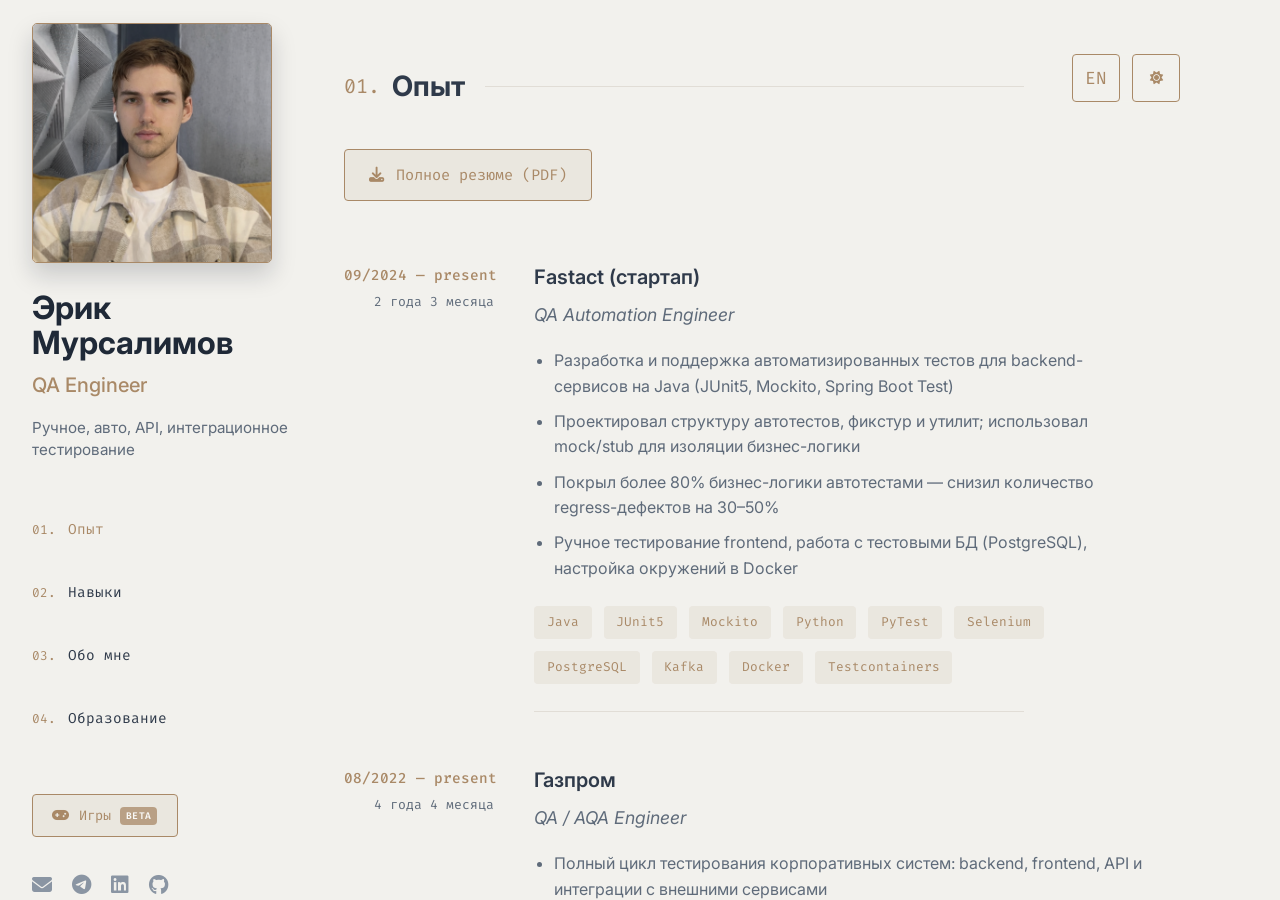
==== commit a023a027: "Add files via upload" ====
--- a/index.html
+++ b/index.html
@@ -1,383 +1,396 @@
-<!DOCTYPE html>
-<html lang="ru" dir="ltr" class="theme-light lang-ru">
-<head>
-    <meta charset="UTF-8">
-    <meta name="viewport" content="width=device-width, initial-scale=1.0">
-    <meta name="description" content="Эрик Мурсалимов — Middle QA Engineer. Ручное, авто, API и интеграционное тестирование. Портфолио и резюме.">
-    <title>Эрик Мурсалимов | QA Engineer</title>
-    <link rel="icon" type="image/png" href="my_photo.png">
-    <link rel="stylesheet" href="style.css">
-    <link rel="preconnect" href="https://fonts.googleapis.com">
-    <link rel="preconnect" href="https://fonts.gstatic.com" crossorigin>
-    <link href="https://fonts.googleapis.com/css2?family=Inter:wght@300;400;500;600;700&family=Fira+Code:wght@300;400;500&display=swap" rel="stylesheet">
-    <link rel="stylesheet" href="https://cdnjs.cloudflare.com/ajax/libs/font-awesome/6.4.0/css/all.min.css">
-</head>
-<body>
-    <div class="container">
-
-        <aside class="sidebar">
-            <div class="sidebar-content">
-
-                <header class="header">
-                    <img class="profile-photo" src="my_photo.png" alt="Фото Эрика Мурсалимова">
-                    <h1 class="name" data-lang="ru">Эрик Мурсалимов</h1>
-                    <h1 class="name" data-lang="en">Erik Mursalimov</h1>
-                    <h2 class="title">QA Engineer</h2>
-                    <p class="tagline" data-lang="ru">Ручное, авто, API, интеграционное тестирование</p>
-                    <p class="tagline" data-lang="en">Manual, Auto, API, Integration Testing</p>
-                </header>
-
-                <nav class="navigation">
-                    <ol class="nav-list">
-                        <li class="nav-item">
-                            <a href="#experience" class="nav-link">
-                                <span class="nav-number">01.</span>
-                                <span class="nav-text" data-lang="ru">Опыт</span>
-                                <span class="nav-text" data-lang="en">Experience</span>
-                            </a>
-                        </li>
-                        <li class="nav-item">
-                            <a href="#skills" class="nav-link">
-                                <span class="nav-number">02.</span>
-                                <span class="nav-text" data-lang="ru">Навыки</span>
-                                <span class="nav-text" data-lang="en">Skills</span>
-                            </a>
-                        </li>
-                        <li class="nav-item">
-                            <a href="#about" class="nav-link">
-                                <span class="nav-number">03.</span>
-                                <span class="nav-text" data-lang="ru">Обо мне</span>
-                                <span class="nav-text" data-lang="en">About</span>
-                            </a>
-                        </li>
-                        <li class="nav-item">
-                            <a href="#education" class="nav-link">
-                                <span class="nav-number">04.</span>
-                                <span class="nav-text" data-lang="ru">Образование</span>
-                                <span class="nav-text" data-lang="en">Education</span>
-                            </a>
-                        </li>
-                    </ol>
-                </nav>
-
-                <a href="game.html" class="games-btn">
-                    <i class="fas fa-gamepad"></i>
-                    <span data-lang="ru">Игры</span>
-                    <span data-lang="en">Games</span>
-                </a>
-
-                <div class="sidebar-bottom">
-                    <div class="social-links">
-                        <a href="mailto:erik.mursalimov@mail.ru" aria-label="Email" class="social-link">
-                            <i class="fas fa-envelope"></i>
-                        </a>
-                        <a href="https://t.me/fevoran" target="_blank" rel="noopener noreferrer" aria-label="Telegram" class="social-link">
-                            <i class="fab fa-telegram"></i>
-                        </a>
-                        <a href="https://linkedin.com" target="_blank" rel="noopener noreferrer" aria-label="LinkedIn" class="social-link">
-                            <i class="fab fa-linkedin"></i>
-                        </a>
-                        <a href="https://github.com/xadummiex" target="_blank" rel="noopener noreferrer" aria-label="GitHub" class="social-link">
-                            <i class="fab fa-github"></i>
-                        </a>
-                    </div>
-                </div>
-            </div>
-        </aside>
-
-        <main class="main-content">
-
-            <div class="language-switcher-top control-stack">
-                <button id="language-switcher" class="language-btn-top" aria-label="Switch language">
-                    <span class="language-text">EN</span>
-                </button>
-                <button id="theme-switcher" class="theme-btn" aria-label="Switch theme" title="Theme switch">
-                    <i class="fas fa-moon" aria-hidden="true"></i>
-                </button>
-            </div>
-
-            <section id="experience" class="section">
-                <div class="section-header">
-                    <h2 class="section-title">
-                        <span class="section-number">01.</span>
-                        <span class="section-text" data-lang="ru">Опыт</span>
-                        <span class="section-text" data-lang="en">Experience</span>
-                    </h2>
-                    <div class="line"></div>
-                </div>
-
-                <div class="resume-btn-container">
-                    <a id="resume-btn" class="resume-btn" target="_blank"
-                       href="Mursalimov_cv_ru.pdf"
-                       data-href-ru="Mursalimov_cv_ru.pdf"
-                       data-href-en="Mursalimov_cv_en.pdf">
-                        <i class="fas fa-download"></i>
-                        <span data-lang="ru">Полное резюме (PDF)</span>
-                        <span data-lang="en">Full Resume (PDF)</span>
-                    </a>
-                </div>
-
-                <div class="experience-container">
-
-                    <div class="experience-row">
-                        <div class="experience-left">
-                            <div class="experience-period-main">09/2024 — present</div>
-                            <div class="experience-duration" data-start-date="2024-09-01" data-lang="ru"></div>
-                            <div class="experience-duration" data-start-date="2024-09-01" data-lang="en"></div>
-                        </div>
-                        <div class="experience-right">
-                            <h3 class="experience-title" data-lang="ru">Fastact (стартап)</h3>
-                            <h3 class="experience-title" data-lang="en">Fastact (startup)</h3>
-                            <p class="experience-subtitle">QA Automation Engineer</p>
-                            <ul class="experience-list">
-                                <li data-lang="ru">Разработка и поддержка автоматизированных тестов для backend-сервисов на Java (JUnit5, Mockito, Spring Boot Test)</li>
-                                <li data-lang="ru">Проектировал структуру автотестов, фикстур и утилит; использовал mock/stub для изоляции бизнес-логики</li>
-                                <li data-lang="ru">Покрыл более 80% бизнес-логики автотестами — снизил количество regress-дефектов на 30–50%</li>
-                                <li data-lang="ru">Ручное тестирование frontend, работа с тестовыми БД (PostgreSQL), настройка окружений в Docker</li>
-                                <li data-lang="en">Developed and maintained automated tests for Java backend services (JUnit5, Mockito, Spring Boot Test)</li>
-                                <li data-lang="en">Designed autotest structure, fixtures, and utilities; used mock/stub to isolate business logic</li>
-                                <li data-lang="en">Achieved >80% business logic coverage with autotests, reducing regression defects by 30–50%</li>
-                                <li data-lang="en">Manual frontend testing, work with test databases (PostgreSQL), environment setup in Docker</li>
-                            </ul>
-                            <div class="tech-tags">
-                                <span class="tech-tag">Java</span>
-                                <span class="tech-tag">JUnit5</span>
-                                <span class="tech-tag">Mockito</span>
-                                <span class="tech-tag">Python</span>
-                                <span class="tech-tag">PyTest</span>
-                                <span class="tech-tag">PostgreSQL</span>
-                                <span class="tech-tag">Kafka</span>
-                                <span class="tech-tag">Docker</span>
-                                <span class="tech-tag">Testcontainers</span>
-                            </div>
-                        </div>
-                    </div>
-
-                    <div class="experience-row">
-                        <div class="experience-left">
-                            <div class="experience-period-main">03/2023 — present</div>
-                            <div class="experience-duration" data-start-date="2023-03-01" data-lang="ru"></div>
-                            <div class="experience-duration" data-start-date="2023-03-01" data-lang="en"></div>
-                        </div>
-                        <div class="experience-right">
-                            <h3 class="experience-title">Dunice (Natcar)</h3>
-                            <p class="experience-subtitle">QA / AQA Engineer</p>
-                            <ul class="experience-list">
-                                <li data-lang="ru">Полный цикл тестирования бэкенда и фронтенда, включая API и интеграции с внешними системами</li>
-                                <li data-lang="ru">Протестировал интеграцию с логистической системой Cargorun, выявив 30+ критических дефектов</li>
-                                <li data-lang="ru">Перенёс тест-кейсы из Excel в Zephyr, задокументировал 600+ кейсов, включая ПМИ и ПСИ-сценарии</li>
-                                <li data-lang="ru">Сократил время поиска root cause дефектов за счёт системного анализа логов в Kibana</li>
-                                <li data-lang="en">Full-cycle testing of backend and frontend, including API and integrations with external systems</li>
-                                <li data-lang="en">Tested integration with Cargorun logistics system, identifying 30+ critical defects</li>
-                                <li data-lang="en">Migrated test cases from Excel to Zephyr, documented 600+ cases including PMI and PSI scenarios</li>
-                                <li data-lang="en">Reduced root cause analysis time through systematic log analysis in Kibana</li>
-                            </ul>
-                            <div class="tech-tags">
-                                <span class="tech-tag">Postman</span>
-                                <span class="tech-tag">Swagger</span>
-                                <span class="tech-tag">Zephyr</span>
-                                <span class="tech-tag">Kibana</span>
-                                <span class="tech-tag">PostgreSQL</span>
-                                <span class="tech-tag">Charles</span>
-                                <span class="tech-tag">Docker</span>
-                                <span class="tech-tag">GitLab</span>
-                            </div>
-                        </div>
-                    </div>
-
-                    <div class="experience-row">
-                        <div class="experience-left">
-                            <div class="experience-period-main">11/2021 — 03/2023</div>
-                            <div class="experience-duration" data-lang="ru">1 год 5 месяцев</div>
-                            <div class="experience-duration" data-lang="en">1 year 5 months</div>
-                        </div>
-                        <div class="experience-right">
-                            <h3 class="experience-title">SMENA</h3>
-                            <p class="experience-subtitle">QA Engineer</p>
-                            <ul class="experience-list">
-                                <li data-lang="ru">Функциональное, регрессионное, smoke и sanity тестирование веб-продуктов (B2B/B2C)</li>
-                                <li data-lang="ru">Разработал и поддерживал тестовую документацию — покрытие до 95% функционала</li>
-                                <li data-lang="ru">Внедрил классификацию тегов и тест-сьютов, увеличив покрытие критичных модулей на 40%</li>
-                                <li data-lang="ru">Выявил и задокументировал 100+ дефектов; сократил сроки сдачи проектов в среднем на 25%</li>
-                                <li data-lang="en">Functional, regression, smoke, and sanity testing of web products (B2B/B2C)</li>
-                                <li data-lang="en">Developed and maintained test documentation — up to 95% feature coverage</li>
-                                <li data-lang="en">Introduced tag and test-suite classification, increasing critical module coverage by 40%</li>
-                                <li data-lang="en">Identified and documented 100+ defects; reduced average project delivery time by 25%</li>
-                            </ul>
-                            <div class="tech-tags">
-                                <span class="tech-tag">TestRail</span>
-                                <span class="tech-tag">Jira</span>
-                                <span class="tech-tag">Postman</span>
-                                <span class="tech-tag">Swagger</span>
-                                <span class="tech-tag">DevTools</span>
-                                <span class="tech-tag">Confluence</span>
-                            </div>
-                        </div>
-                    </div>
-
-                </div>
-            </section>
-
-            <section id="skills" class="section">
-                <div class="section-header">
-                    <h2 class="section-title">
-                        <span class="section-number">02.</span>
-                        <span class="section-text" data-lang="ru">Навыки</span>
-                        <span class="section-text" data-lang="en">Skills</span>
-                    </h2>
-                    <div class="line"></div>
-                </div>
-                <div class="section-content">
-                    <div class="skills-grid">
-
-                        <div class="skills-category">
-                            <h3 class="skills-category-title" data-lang="ru">Типы тестирования</h3>
-                            <h3 class="skills-category-title" data-lang="en">Testing Types</h3>
-                            <div class="skills-list">
-                                <span class="skill-tag">Unit</span>
-                                <span class="skill-tag">Smoke</span>
-                                <span class="skill-tag">Regression</span>
-                                <span class="skill-tag">Integration</span>
-                                <span class="skill-tag">E2E</span>
-                                <span class="skill-tag">API</span>
-                                <span class="skill-tag">UI</span>
-                            </div>
-                        </div>
-
-                        <div class="skills-category">
-                            <h3 class="skills-category-title" data-lang="ru">Инструменты</h3>
-                            <h3 class="skills-category-title" data-lang="en">Tools</h3>
-                            <div class="skills-list">
-                                <span class="skill-tag">Jira</span>
-                                <span class="skill-tag">Zephyr</span>
-                                <span class="skill-tag">TestRail</span>
-                                <span class="skill-tag">Confluence</span>
-                                <span class="skill-tag">Postman</span>
-                                <span class="skill-tag">Swagger</span>
-                                <span class="skill-tag">Charles</span>
-                                <span class="skill-tag">Git</span>
-                                <span class="skill-tag">Kibana</span>
-                                <span class="skill-tag">Figma</span>
-                            </div>
-                        </div>
-
-                        <div class="skills-category">
-                            <h3 class="skills-category-title" data-lang="ru">Базы данных</h3>
-                            <h3 class="skills-category-title" data-lang="en">Databases</h3>
-                            <div class="skills-list">
-                                <span class="skill-tag">PostgreSQL</span>
-                                <span class="skill-tag">MySQL</span>
-                                <span class="skill-tag">SQLite</span>
-                            </div>
-                        </div>
-
-                        <div class="skills-category">
-                            <h3 class="skills-category-title" data-lang="ru">Технологии</h3>
-                            <h3 class="skills-category-title" data-lang="en">Technologies</h3>
-                            <div class="skills-list">
-                                <span class="skill-tag">HTTP/REST</span>
-                                <span class="skill-tag">JSON/XML</span>
-                                <span class="skill-tag">DevTools</span>
-                                <span class="skill-tag">HTML/CSS</span>
-                            </div>
-                        </div>
-
-                        <div class="skills-category">
-                            <h3 class="skills-category-title" data-lang="ru">Языки & Фреймворки</h3>
-                            <h3 class="skills-category-title" data-lang="en">Languages & Frameworks</h3>
-                            <div class="skills-list">
-                                <span class="skill-tag">Java (JUnit5, Mockito)</span>
-                                <span class="skill-tag">Python (Pytest, Selenium)</span>
-                                <span class="skill-tag">Jacoco</span>
-                            </div>
-                        </div>
-
-                        <div class="skills-category">
-                            <h3 class="skills-category-title" data-lang="ru">Методологии</h3>
-                            <h3 class="skills-category-title" data-lang="en">Methodologies</h3>
-                            <div class="skills-list">
-                                <span class="skill-tag">Agile (Scrum)</span>
-                                <span class="skill-tag">TDD</span>
-                            </div>
-                        </div>
-
-                        <div class="skills-category">
-                            <h3 class="skills-category-title">CI/CD & DevOps</h3>
-                            <div class="skills-list">
-                                <span class="skill-tag">Docker</span>
-                                <span class="skill-tag">GitLab CI/CD</span>
-                                <span class="skill-tag">Testcontainers</span>
-                                <span class="skill-tag">Kafka</span>
-                                <span class="skill-tag">Linux</span>
-                            </div>
-                        </div>
-
-                    </div>
-                </div>
-            </section>
-
-            <section id="about" class="section">
-                <div class="section-header">
-                    <h2 class="section-title">
-                        <span class="section-number">03.</span>
-                        <span class="section-text" data-lang="ru">Обо мне</span>
-                        <span class="section-text" data-lang="en">About</span>
-                    </h2>
-                    <div class="line"></div>
-                </div>
-                <div class="section-content">
-                    <p data-lang="ru">
-                        QA-инженер с 4+ годами опыта полного цикла тестирования веб-приложений и API. Работал как единственным QA на проекте, так и в командах 25+ человек по методологии Scrum. Участвовал в спринт-планировании, ретроспективах и релизных процессах.
-                    </p>
-                    <p data-lang="ru">
-                        Специализируюсь на интеграционном и регрессионном тестировании, анализе логов в Kibana, работе с SQL и ведении тестовой документации. Имею практический опыт автоматизации тестов на Java (JUnit5, Mockito) и Python (Pytest, Selenium).
-                    </p>
-                    <p data-lang="ru">
-                        Работал с REST API, тестировал интеграции с внешними сервисами, настраивал тестовые окружения в Docker. Умею выстраивать регрессионный контур с нуля и создавать тестовую документацию — чек-листы, тест-кейсы, тест-планы.
-                    </p>
-                    <p data-lang="en">
-                        QA Engineer with 4+ years of experience in full-cycle testing of web applications and APIs. Worked both as a solo QA on a project and in teams of 25+ people using Scrum. Actively participated in sprint planning, retrospectives, and release processes.
-                    </p>
-                    <p data-lang="en">
-                        Specialized in integration and regression testing, log analysis in Kibana, SQL, and test documentation. Have hands-on experience in test automation with Java (JUnit5, Mockito) and Python (Pytest, Selenium).
-                    </p>
-                    <p data-lang="en">
-                        Experienced with REST API testing, integration testing with external services, and Docker-based test environment setup. Able to build a regression suite from scratch and create full test documentation — checklists, test cases, test plans.
-                    </p>
-                </div>
-            </section>
-
-            <section id="education" class="section">
-                <div class="section-header">
-                    <h2 class="section-title">
-                        <span class="section-number">04.</span>
-                        <span class="section-text" data-lang="ru">Образование</span>
-                        <span class="section-text" data-lang="en">Education</span>
-                    </h2>
-                    <div class="line"></div>
-                </div>
-                <div class="section-content">
-                    <div class="education-item">
-                        <h3 class="education-title" data-lang="ru">ТУСУР — Прикладная информатика</h3>
-                        <h3 class="education-title" data-lang="en">TUSUR — Applied Computer Science</h3>
-                        <p class="education-period">2023 — 2028</p>
-                    </div>
-                    <div class="education-item">
-                        <h3 class="education-title" data-lang="ru">ГТНУ — Инженер в нефтегазовой отрасли</h3>
-                        <h3 class="education-title" data-lang="en">GTNU — Oil and Gas Industry Engineer</h3>
-                        <p class="education-period">2018 — 2022</p>
-                    </div>
-                </div>
-            </section>
-
-            <footer class="footer">
-                <p class="footer-text" data-lang="ru">Спасибо за просмотр моего портфолио :)</p>
-                <p class="footer-text" data-lang="en">Thank you for scrolling my portfolio :)</p>
-            </footer>
-
-        </main>
-    </div>
-
-    <script src="script.js"></script>
-</body>
-</html>
+<!DOCTYPE html>
+<html lang="ru" dir="ltr" class="theme-light lang-ru">
+<head>
+    <meta charset="UTF-8">
+    <meta name="viewport" content="width=device-width, initial-scale=1.0">
+    <meta name="description" content="Эрик Мурсалимов — QA Engineer. Авто, ручное, API и интеграционное тестирование. Портфолио и резюме.">
+    <title>Эрик Мурсалимов | QA Engineer</title>
+    <link rel="icon" type="image/png" href="my_photo.png">
+    <link rel="stylesheet" href="style.css">
+    <link rel="preconnect" href="https://fonts.googleapis.com">
+    <link rel="preconnect" href="https://fonts.gstatic.com" crossorigin>
+    <link href="https://fonts.googleapis.com/css2?family=Inter:wght@300;400;500;600;700&family=Fira+Code:wght@300;400;500&display=swap" rel="stylesheet">
+    <link rel="stylesheet" href="https://cdnjs.cloudflare.com/ajax/libs/font-awesome/6.4.0/css/all.min.css">
+</head>
+<body>
+    <div class="container">
+
+        <aside class="sidebar">
+            <div class="sidebar-content">
+
+                <header class="header">
+                    <img class="profile-photo" src="my_photo.png" alt="Фото Эрика Мурсалимова">
+                    <h1 class="name" data-lang="ru">Эрик Мурсалимов</h1>
+                    <h1 class="name" data-lang="en">Erik Mursalimov</h1>
+                    <h2 class="title">QA Engineer</h2>
+                    <p class="tagline" data-lang="ru">Ручное, авто, API, интеграционное тестирование</p>
+                    <p class="tagline" data-lang="en">Manual, Auto, API, Integration Testing</p>
+                </header>
+
+                <nav class="navigation">
+                    <ol class="nav-list">
+                        <li class="nav-item">
+                            <a href="#experience" class="nav-link">
+                                <span class="nav-number">01.</span>
+                                <span class="nav-text" data-lang="ru">Опыт</span>
+                                <span class="nav-text" data-lang="en">Experience</span>
+                            </a>
+                        </li>
+                        <li class="nav-item">
+                            <a href="#skills" class="nav-link">
+                                <span class="nav-number">02.</span>
+                                <span class="nav-text" data-lang="ru">Навыки</span>
+                                <span class="nav-text" data-lang="en">Skills</span>
+                            </a>
+                        </li>
+                        <li class="nav-item">
+                            <a href="#about" class="nav-link">
+                                <span class="nav-number">03.</span>
+                                <span class="nav-text" data-lang="ru">Обо мне</span>
+                                <span class="nav-text" data-lang="en">About</span>
+                            </a>
+                        </li>
+                        <li class="nav-item">
+                            <a href="#education" class="nav-link">
+                                <span class="nav-number">04.</span>
+                                <span class="nav-text" data-lang="ru">Образование</span>
+                                <span class="nav-text" data-lang="en">Education</span>
+                            </a>
+                        </li>
+                    </ol>
+                </nav>
+
+                <a href="game.html" class="games-btn">
+                    <i class="fas fa-gamepad"></i>
+                    <span data-lang="ru">Игры</span>
+                    <span data-lang="en">Games</span>
+                    <span class="beta-badge">beta</span>
+                </a>
+
+                <div class="sidebar-bottom">
+                    <div class="social-links">
+                        <a href="mailto:erik.mursalimov@mail.ru" aria-label="Email" class="social-link">
+                            <i class="fas fa-envelope"></i>
+                        </a>
+                        <a href="https://t.me/fevoran" target="_blank" rel="noopener noreferrer" aria-label="Telegram" class="social-link">
+                            <i class="fab fa-telegram"></i>
+                        </a>
+                        <a href="https://linkedin.com" target="_blank" rel="noopener noreferrer" aria-label="LinkedIn" class="social-link">
+                            <i class="fab fa-linkedin"></i>
+                        </a>
+                        <a href="https://github.com/xadummiex" target="_blank" rel="noopener noreferrer" aria-label="GitHub" class="social-link">
+                            <i class="fab fa-github"></i>
+                        </a>
+                    </div>
+                </div>
+            </div>
+        </aside>
+
+        <main class="main-content">
+
+            <div class="language-switcher-top control-stack">
+                <button id="language-switcher" class="language-btn-top" aria-label="Switch language">
+                    <span class="language-text">EN</span>
+                </button>
+                <button id="theme-switcher" class="theme-btn" aria-label="Switch theme" title="Theme switch">
+                    <i class="fas fa-moon" aria-hidden="true"></i>
+                </button>
+            </div>
+
+            <section id="experience" class="section">
+                <div class="section-header">
+                    <h2 class="section-title">
+                        <span class="section-number">01.</span>
+                        <span class="section-text" data-lang="ru">Опыт</span>
+                        <span class="section-text" data-lang="en">Experience</span>
+                    </h2>
+                    <div class="line"></div>
+                </div>
+
+                <div class="resume-btn-container">
+                    <a id="resume-btn" class="resume-btn" target="_blank"
+                       href="Mursalimov_cv_ru.pdf"
+                       data-href-ru="Mursalimov_cv_ru.pdf"
+                       data-href-en="Mursalimov_cv_en.pdf">
+                        <i class="fas fa-download"></i>
+                        <span data-lang="ru">Полное резюме (PDF)</span>
+                        <span data-lang="en">Full Resume (PDF)</span>
+                    </a>
+                </div>
+
+                <div class="experience-container">
+
+                    <div class="experience-row">
+                        <div class="experience-left">
+                            <div class="experience-period-main">09/2024 — present</div>
+                            <div class="experience-duration" data-start-date="2024-09-01" data-lang="ru"></div>
+                            <div class="experience-duration" data-start-date="2024-09-01" data-lang="en"></div>
+                        </div>
+                        <div class="experience-right">
+                            <h3 class="experience-title" data-lang="ru">Fastact (стартап)</h3>
+                            <h3 class="experience-title" data-lang="en">Fastact (startup)</h3>
+                            <p class="experience-subtitle">QA Automation Engineer</p>
+                            <ul class="experience-list">
+                                <li data-lang="ru">Разработка и поддержка автоматизированных тестов для backend-сервисов на Java (JUnit5, Mockito, Spring Boot Test)</li>
+                                <li data-lang="ru">Проектировал структуру автотестов, фикстур и утилит; использовал mock/stub для изоляции бизнес-логики</li>
+                                <li data-lang="ru">Покрыл более 80% бизнес-логики автотестами — снизил количество regress-дефектов на 30–50%</li>
+                                <li data-lang="ru">Ручное тестирование frontend, работа с тестовыми БД (PostgreSQL), настройка окружений в Docker</li>
+                                <li data-lang="en">Developed and maintained automated tests for Java backend services (JUnit5, Mockito, Spring Boot Test)</li>
+                                <li data-lang="en">Designed autotest structure, fixtures, and utilities; used mock/stub to isolate business logic</li>
+                                <li data-lang="en">Achieved >80% business logic coverage with autotests, reducing regression defects by 30–50%</li>
+                                <li data-lang="en">Manual frontend testing, work with test databases (PostgreSQL), environment setup in Docker</li>
+                            </ul>
+                            <div class="tech-tags">
+                                <span class="tech-tag">Java</span>
+                                <span class="tech-tag">JUnit5</span>
+                                <span class="tech-tag">Mockito</span>
+                                <span class="tech-tag">Python</span>
+                                <span class="tech-tag">PyTest</span>
+                                <span class="tech-tag">Selenium</span>
+                                <span class="tech-tag">PostgreSQL</span>
+                                <span class="tech-tag">Kafka</span>
+                                <span class="tech-tag">Docker</span>
+                                <span class="tech-tag">Testcontainers</span>
+                            </div>
+                        </div>
+                    </div>
+
+                    <div class="experience-row">
+                        <div class="experience-left">
+                            <div class="experience-period-main">08/2022 — present</div>
+                            <div class="experience-duration" data-start-date="2022-08-01" data-lang="ru"></div>
+                            <div class="experience-duration" data-start-date="2022-08-01" data-lang="en"></div>
+                        </div>
+                        <div class="experience-right">
+                            <h3 class="experience-title">Газпром</h3>
+                            <p class="experience-subtitle">QA / AQA Engineer</p>
+                            <ul class="experience-list">
+                                <li data-lang="ru">Полный цикл тестирования корпоративных систем: backend, frontend, API и интеграции с внешними сервисами</li>
+                                <li data-lang="ru">Тестировал интеграции между дочерними структурами холдинга, выявив 30+ критических дефектов</li>
+                                <li data-lang="ru">Документировал 600+ тест-кейсов; анализ логов в Kibana для поиска root cause дефектов</li>
+                                <li data-lang="ru">Работа по Scrum в команде 25+ человек; ведение тестовой документации в Confluence</li>
+                                <li data-lang="en">Full-cycle testing of enterprise systems: backend, frontend, API and external integrations</li>
+                                <li data-lang="en">Tested integrations between holding subsidiaries, identifying 30+ critical defects</li>
+                                <li data-lang="en">Documented 600+ test cases; Kibana log analysis for root cause investigation</li>
+                                <li data-lang="en">Scrum workflow in a 25+ person team; maintaining test documentation in Confluence</li>
+                            </ul>
+                            <div class="tech-tags">
+                                <span class="tech-tag">Jira</span>
+                                <span class="tech-tag">Confluence</span>
+                                <span class="tech-tag">Postman</span>
+                                <span class="tech-tag">Swagger</span>
+                                <span class="tech-tag">Kibana</span>
+                                <span class="tech-tag">PostgreSQL</span>
+                                <span class="tech-tag">Docker</span>
+                                <span class="tech-tag">GitLab</span>
+                            </div>
+                        </div>
+                    </div>
+
+                    <div class="experience-row">
+                        <div class="experience-left">
+                            <div class="experience-period-main">02/2022 — 07/2022</div>
+                            <div class="experience-duration" data-lang="ru">6 месяцев</div>
+                            <div class="experience-duration" data-lang="en">6 months</div>
+                        </div>
+                        <div class="experience-right">
+                            <h3 class="experience-title">SMENA</h3>
+                            <p class="experience-subtitle">QA Engineer</p>
+                            <ul class="experience-list">
+                                <li data-lang="ru">Функциональное, регрессионное, smoke и sanity тестирование веб-продуктов (B2B/B2C)</li>
+                                <li data-lang="ru">Разработал и поддерживал тестовую документацию — покрытие до 95% функционала</li>
+                                <li data-lang="ru">Внедрил классификацию тегов и тест-сьютов, увеличив покрытие критичных модулей на 40%</li>
+                                <li data-lang="ru">Выявил и задокументировал 100+ дефектов; сократил сроки сдачи проектов в среднем на 25%</li>
+                                <li data-lang="en">Functional, regression, smoke, and sanity testing of web products (B2B/B2C)</li>
+                                <li data-lang="en">Developed and maintained test documentation — up to 95% feature coverage</li>
+                                <li data-lang="en">Introduced tag and test-suite classification, increasing critical module coverage by 40%</li>
+                                <li data-lang="en">Identified and documented 100+ defects; reduced average project delivery time by 25%</li>
+                            </ul>
+                            <div class="tech-tags">
+                                <span class="tech-tag">TestRail</span>
+                                <span class="tech-tag">Jira</span>
+                                <span class="tech-tag">Postman</span>
+                                <span class="tech-tag">Swagger</span>
+                                <span class="tech-tag">DevTools</span>
+                                <span class="tech-tag">Confluence</span>
+                            </div>
+                        </div>
+                    </div>
+
+                </div>
+            </section>
+
+            <section id="skills" class="section">
+                <div class="section-header">
+                    <h2 class="section-title">
+                        <span class="section-number">02.</span>
+                        <span class="section-text" data-lang="ru">Навыки</span>
+                        <span class="section-text" data-lang="en">Skills</span>
+                    </h2>
+                    <div class="line"></div>
+                </div>
+                <div class="section-content">
+                    <div class="skills-grid">
+
+                        <div class="skills-category">
+                            <h3 class="skills-category-title" data-lang="ru">Типы тестирования</h3>
+                            <h3 class="skills-category-title" data-lang="en">Testing Types</h3>
+                            <div class="skills-list">
+                                <span class="skill-tag">Unit</span>
+                                <span class="skill-tag">Smoke</span>
+                                <span class="skill-tag">Regression</span>
+                                <span class="skill-tag">Integration</span>
+                                <span class="skill-tag">E2E</span>
+                                <span class="skill-tag">API</span>
+                                <span class="skill-tag">UI</span>
+                            </div>
+                        </div>
+
+                        <div class="skills-category">
+                            <h3 class="skills-category-title" data-lang="ru">Инструменты</h3>
+                            <h3 class="skills-category-title" data-lang="en">Tools</h3>
+                            <div class="skills-list">
+                                <span class="skill-tag">Jira</span>
+                                <span class="skill-tag">Zephyr</span>
+                                <span class="skill-tag">TestRail</span>
+                                <span class="skill-tag">Confluence</span>
+                                <span class="skill-tag">Postman</span>
+                                <span class="skill-tag">Swagger</span>
+                                <span class="skill-tag">Charles</span>
+                                <span class="skill-tag">Git</span>
+                                <span class="skill-tag">Kibana</span>
+                                <span class="skill-tag">Figma</span>
+                            </div>
+                        </div>
+
+                        <div class="skills-category">
+                            <h3 class="skills-category-title" data-lang="ru">Базы данных</h3>
+                            <h3 class="skills-category-title" data-lang="en">Databases</h3>
+                            <div class="skills-list">
+                                <span class="skill-tag">PostgreSQL</span>
+                                <span class="skill-tag">MySQL</span>
+                                <span class="skill-tag">SQLite</span>
+                            </div>
+                        </div>
+
+                        <div class="skills-category">
+                            <h3 class="skills-category-title" data-lang="ru">Технологии</h3>
+                            <h3 class="skills-category-title" data-lang="en">Technologies</h3>
+                            <div class="skills-list">
+                                <span class="skill-tag">HTTP/REST</span>
+                                <span class="skill-tag">JSON/XML</span>
+                                <span class="skill-tag">DevTools</span>
+                                <span class="skill-tag">HTML/CSS</span>
+                            </div>
+                        </div>
+
+                        <div class="skills-category">
+                            <h3 class="skills-category-title" data-lang="ru">Языки & Фреймворки</h3>
+                            <h3 class="skills-category-title" data-lang="en">Languages & Frameworks</h3>
+                            <div class="skills-list">
+                                <span class="skill-tag">Java (JUnit5, Mockito)</span>
+                                <span class="skill-tag">Python (Pytest, Selenium)</span>
+                                <span class="skill-tag">Jacoco</span>
+                            </div>
+                        </div>
+
+                        <div class="skills-category">
+                            <h3 class="skills-category-title" data-lang="ru">Методологии</h3>
+                            <h3 class="skills-category-title" data-lang="en">Methodologies</h3>
+                            <div class="skills-list">
+                                <span class="skill-tag">Agile (Scrum)</span>
+                                <span class="skill-tag">TDD</span>
+                            </div>
+                        </div>
+
+                        <div class="skills-category">
+                            <h3 class="skills-category-title">CI/CD & DevOps</h3>
+                            <div class="skills-list">
+                                <span class="skill-tag">Docker</span>
+                                <span class="skill-tag">GitLab CI/CD</span>
+                                <span class="skill-tag">Testcontainers</span>
+                                <span class="skill-tag">Kafka</span>
+                                <span class="skill-tag">Linux</span>
+                                <span class="skill-tag">Bash</span>
+                            </div>
+                        </div>
+
+                    </div>
+                </div>
+            </section>
+
+            <section id="about" class="section">
+                <div class="section-header">
+                    <h2 class="section-title">
+                        <span class="section-number">03.</span>
+                        <span class="section-text" data-lang="ru">Обо мне</span>
+                        <span class="section-text" data-lang="en">About</span>
+                    </h2>
+                    <div class="line"></div>
+                </div>
+                <div class="section-content">
+                    <p data-lang="ru">
+                        QA-инженер с 4+ годами опыта полного цикла тестирования веб-приложений и API. Работал как единственным QA на проекте, так и в командах 25+ человек по методологии Scrum. Участвовал в спринт-планировании, ретроспективах и релизных процессах.
+                    </p>
+                    <p data-lang="ru">
+                        Специализируюсь на интеграционном и регрессионном тестировании, анализе логов в Kibana, работе с SQL и ведении тестовой документации. Имею практический опыт автоматизации тестов на Java (JUnit5, Mockito) и Python (Pytest, Selenium).
+                    </p>
+                    <p data-lang="ru">
+                        Работал с REST API, тестировал интеграции с внешними сервисами, настраивал тестовые окружения в Docker. Умею выстраивать регрессионный контур с нуля и создавать тестовую документацию — чек-листы, тест-кейсы, тест-планы.
+                    </p>
+                    <p data-lang="en">
+                        QA Engineer with 4+ years of experience in full-cycle testing of web applications and APIs. Worked both as a solo QA on a project and in teams of 25+ people using Scrum. Actively participated in sprint planning, retrospectives, and release processes.
+                    </p>
+                    <p data-lang="en">
+                        Specialized in integration and regression testing, log analysis in Kibana, SQL, and test documentation. Have hands-on experience in test automation with Java (JUnit5, Mockito) and Python (Pytest, Selenium).
+                    </p>
+                    <p data-lang="en">
+                        Experienced with REST API testing, integration testing with external services, and Docker-based test environment setup. Able to build a regression suite from scratch and create full test documentation — checklists, test cases, test plans.
+                    </p>
+                </div>
+            </section>
+
+            <section id="education" class="section">
+                <div class="section-header">
+                    <h2 class="section-title">
+                        <span class="section-number">04.</span>
+                        <span class="section-text" data-lang="ru">Образование</span>
+                        <span class="section-text" data-lang="en">Education</span>
+                    </h2>
+                    <div class="line"></div>
+                </div>
+                <div class="section-content">
+                    <div class="education-item">
+                        <h3 class="education-title" data-lang="ru">ТУСУР — Прикладная информатика</h3>
+                        <h3 class="education-title" data-lang="en">TUSUR — Applied Computer Science</h3>
+                        <p class="education-period">2023 — 2026</p>
+                    </div>
+                    <div class="education-item">
+                        <h3 class="education-title" data-lang="ru">QA Bootcamp · Raiffeisen</h3>
+                        <h3 class="education-title" data-lang="en">QA Bootcamp · Raiffeisen</h3>
+                        <p class="education-period">2023</p>
+                    </div>
+                    <div class="education-item">
+                        <h3 class="education-title" data-lang="ru">Тестирование ПО · Институт Программных Систем</h3>
+                        <h3 class="education-title" data-lang="en">Software Testing · Institute of Software Systems</h3>
+                        <p class="education-period">2023</p>
+                    </div>
+                    <div class="education-item">
+                        <h3 class="education-title" data-lang="ru">Автоматизированное тестирование на Python · QA Guru</h3>
+                        <h3 class="education-title" data-lang="en">Automated Testing with Python · QA Guru</h3>
+                        <p class="education-period">2022</p>
+                    </div>
+                </div>
+            </section>
+
+            <footer class="footer">
+                <p class="footer-text" data-lang="ru">Спасибо за просмотр моего портфолио :)</p>
+                <p class="footer-text" data-lang="en">Thank you for scrolling my portfolio :)</p>
+            </footer>
+
+        </main>
+    </div>
+
+    <script src="script.js"></script>
+</body>
+</html>
--- a/style.css
+++ b/style.css
@@ -1,682 +1,694 @@
-* {
-    margin: 0;
-    padding: 0;
-    box-sizing: border-box;
-}
-
-html {
-    scroll-behavior: smooth;
-}
-
-html.theme-dark {
-    color-scheme: dark;
-    --bg: #0a192f;
-    --surface-1: #112240;
-    --surface-2: #233554;
-    --border: #233554;
-    --card-border: transparent;
-    --text-strong: #ffffff;
-    --text: #ccd6f6;
-    --text-muted: #8892b0;
-    --icon-muted: #ccd6f6;
-    --accent-500: #64ffda;
-    --accent-600: #64ffda;
-    --accent-500-rgb: 100 255 218;
-    --accent-soft-100: rgb(var(--accent-500-rgb) / 0.1);
-    --accent-soft-200: rgb(var(--accent-500-rgb) / 0.2);
-    --shadow-strong: 0 12px 24px rgba(2, 12, 27, 0.35);
-    --shadow-card: 0 8px 18px rgba(2, 12, 27, 0);
-    --focus-ring: 0 0 0 3px rgb(var(--accent-500-rgb) / 0.35);
-}
-
-html.theme-light {
-    color-scheme: light;
-    --bg: #f2f1ed;
-    --surface-1: #f7f4ef;
-    --surface-2: #eeece7;
-    --border: #e1ddd6;
-    --card-border: var(--border);
-    --text-strong: #1f2937;
-    --text: #2f3a4a;
-    --text-muted: #5f6b7a;
-    --icon-muted: #8a95a3;
-    --accent-500: #a98967;
-    --accent-600: #876e52;
-    --accent-500-rgb: 169 137 103;
-    --accent-soft-100: rgb(var(--accent-500-rgb) / 0.1);
-    --accent-soft-200: rgb(var(--accent-500-rgb) / 0.18);
-    --shadow-strong: 0 12px 24px rgba(17, 24, 39, 0.18);
-    --shadow-card: 0 10px 24px rgba(17, 24, 39, 0.12);
-    --focus-ring: 0 0 0 3px rgb(var(--accent-500-rgb) / 0.35);
-}
-
-/* Language visibility — toggled via html.lang-ru / html.lang-en classes */
-html.lang-ru [data-lang="en"] { display: none; }
-html.lang-en [data-lang="ru"] { display: none; }
-
-body {
-    font-family: 'Inter', sans-serif;
-    background-color: var(--bg);
-    color: var(--text);
-    line-height: 1.6;
-    transition: background-color 0.35s ease, color 0.35s ease;
-}
-
-.container {
-    display: grid;
-    grid-template-columns: minmax(260px, 1fr) 3fr;
-    min-height: 100vh;
-}
-
-.sidebar {
-    background-color: var(--bg);
-    position: sticky;
-    top: 0;
-    height: 100vh;
-    padding: 2rem 1.5rem 2rem 2rem;
-    display: flex;
-    flex-direction: column;
-    overflow-y: auto;
-    transition: background-color 0.35s ease, color 0.35s ease;
-}
-
-.sidebar-content {
-    display: flex;
-    flex-direction: column;
-    height: 100%;
-    justify-content: center;
-}
-
-.header {
-    margin-bottom: 3rem;
-    margin-top: 1.5rem;
-}
-
-.profile-photo {
-    width: 240px;
-    height: 240px;
-    border-radius: 5px;
-    object-fit: cover;
-    border: 1px solid var(--accent-500);
-    box-shadow: var(--shadow-strong);
-    margin-bottom: 1.25rem;
-}
-
-.name {
-    font-size: 2rem;
-    font-weight: 700;
-    color: var(--text-strong);
-    margin-bottom: 0.5rem;
-    line-height: 1.1;
-}
-
-.title {
-    font-size: 1.25rem;
-    font-weight: 500;
-    color: var(--accent-500);
-    margin-bottom: 1rem;
-}
-
-.tagline {
-    font-size: 0.95rem;
-    color: var(--text-muted);
-    line-height: 1.5;
-}
-
-.navigation {
-    margin-bottom: auto;
-}
-
-.nav-list {
-    list-style: none;
-}
-
-.nav-item {
-    margin-bottom: 1.5rem;
-}
-
-.nav-link {
-    display: flex;
-    align-items: center;
-    text-decoration: none;
-    color: var(--text);
-    font-size: 0.9rem;
-    font-family: 'Fira Code', monospace;
-    transition: color 0.3s ease;
-    padding: 0.5rem 0;
-}
-
-.nav-link:hover {
-    color: var(--text-strong);
-}
-
-.nav-link.active {
-    color: var(--accent-500);
-}
-
-.nav-number {
-    color: var(--accent-500);
-    margin-right: 0.75rem;
-    font-size: 0.8rem;
-}
-
-.games-btn {
-    display: inline-flex;
-    align-items: center;
-    gap: 0.6rem;
-    background-color: var(--accent-soft-100);
-    color: var(--accent-500);
-    border: 1px solid var(--accent-500);
-    padding: 0.6rem 1.2rem;
-    border-radius: 4px;
-    text-decoration: none;
-    font-family: 'Fira Code', monospace;
-    font-size: 0.85rem;
-    margin-top: 2rem;
-    align-self: flex-start;
-    transition: all 0.3s ease;
-}
-
-.games-btn:hover {
-    background-color: var(--accent-soft-200);
-    transform: translateY(-2px);
-}
-
-.sidebar-bottom {
-    display: flex;
-    flex-direction: column;
-    gap: 2rem;
-    margin-top: 2rem;
-}
-
-.social-links {
-    display: flex;
-    gap: 1.25rem;
-}
-
-.social-link {
-    color: var(--icon-muted);
-    font-size: 1.25rem;
-    transition: color 0.3s ease, transform 0.3s ease;
-}
-
-.social-link:hover {
-    color: var(--accent-500);
-    transform: translateY(-3px);
-}
-
-.main-content {
-    padding: 4rem 6rem 3rem 1.5rem;
-    overflow-y: auto;
-    max-height: 100vh;
-    width: 100%;
-    transition: background-color 0.35s ease, color 0.35s ease;
-}
-
-.language-switcher-top {
-    position: fixed;
-    top: 54px;
-    right: 100px;
-    z-index: 1000;
-    backdrop-filter: blur(5px);
-    -webkit-backdrop-filter: blur(5px);
-}
-
-.control-stack {
-    display: flex;
-    flex-direction: row;
-    align-items: center;
-    gap: 0.75rem;
-}
-
-.language-btn-top {
-    display: inline-flex;
-    align-items: center;
-    justify-content: center;
-    background: transparent;
-    border: 1px solid var(--accent-500);
-    color: var(--accent-500);
-    font-family: 'Fira Code', monospace;
-    font-size: 1.1rem;
-    width: 48px;
-    height: 48px;
-    border-radius: 4px;
-    cursor: pointer;
-    transition: all 0.3s ease;
-    background-color: var(--bg);
-}
-
-.language-btn-top:hover {
-    background-color: var(--accent-soft-100);
-}
-
-.language-btn-top:focus-visible {
-    outline: none;
-    box-shadow: var(--focus-ring);
-}
-
-.theme-btn {
-    width: 48px;
-    height: 48px;
-    border-radius: 4px;
-    border: 1px solid var(--accent-500);
-    background-color: var(--bg);
-    color: var(--accent-500);
-    display: inline-flex;
-    align-items: center;
-    justify-content: center;
-    cursor: pointer;
-    transition: background-color 0.3s ease, color 0.3s ease, border-color 0.3s ease;
-}
-
-.theme-btn:hover {
-    background-color: var(--accent-soft-100);
-    color: var(--accent-600);
-    border-color: var(--accent-600);
-}
-
-.theme-btn:focus-visible {
-    outline: none;
-    box-shadow: var(--focus-ring);
-}
-
-.section {
-    margin-bottom: 5rem;
-    max-width: 100%;
-}
-
-.section:last-of-type {
-    margin-bottom: 3rem;
-}
-
-.section-header {
-    display: flex;
-    align-items: center;
-    margin-bottom: 2.5rem;
-}
-
-.section-title {
-    display: flex;
-    align-items: center;
-    font-size: 1.75rem;
-    font-weight: 700;
-    color: var(--text);
-    white-space: nowrap;
-    flex-shrink: 0;
-    margin-right: 20px;
-}
-
-.section-number {
-    font-family: 'Fira Code', monospace;
-    color: var(--accent-500);
-    font-size: 1.25rem;
-    margin-right: 0.75rem;
-    font-weight: 400;
-}
-
-.resume-btn-container {
-    margin-bottom: 3rem;
-}
-
-.resume-btn {
-    display: inline-flex;
-    align-items: center;
-    gap: 0.75rem;
-    background-color: var(--accent-soft-100);
-    color: var(--accent-500);
-    border: 1px solid var(--accent-500);
-    padding: 0.8rem 1.5rem;
-    border-radius: 4px;
-    text-decoration: none;
-    font-family: 'Fira Code', monospace;
-    font-size: 0.95rem;
-    transition: all 0.3s ease;
-}
-
-.resume-btn:hover {
-    background-color: var(--accent-soft-200);
-    transform: translateY(-2px);
-}
-
-.line {
-    flex: 1;
-    height: 1px;
-    background-color: var(--border);
-    align-self: center;
-    margin-right: 10rem;
-}
-
-.experience-container {
-    max-width: 100%;
-}
-
-.experience-row {
-    display: grid;
-    grid-template-columns: 150px 1fr;
-    gap: 2.5rem;
-    margin-bottom: 3.5rem;
-    position: relative;
-    align-items: start;
-    border-radius: 6px;
-    transition: background-color 0.25s ease;
-    padding: 0.75rem;
-    margin-left: -0.75rem;
-    margin-right: -0.75rem;
-}
-
-.experience-row:hover {
-    background-color: var(--accent-soft-100);
-}
-
-.experience-row:not(:last-child)::after {
-    content: '';
-    position: absolute;
-    bottom: calc(-1.75rem + 0.75rem);
-    left: calc(150px + 2.5rem + 0.75rem);
-    right: calc(10rem + 0.75rem);
-    height: 1px;
-    background-color: var(--border);
-}
-
-.experience-left {
-    text-align: right;
-    padding-top: 0.2rem;
-    min-width: 150px;
-    white-space: nowrap;
-}
-
-.experience-period-main {
-    font-family: 'Fira Code', monospace;
-    font-size: 0.9rem;
-    color: var(--accent-500);
-    margin-bottom: 0.25rem;
-    font-weight: 500;
-    white-space: nowrap;
-}
-
-.experience-duration {
-    font-family: 'Fira Code', monospace;
-    font-size: 0.82rem;
-    color: var(--text-muted);
-    white-space: nowrap;
-}
-
-.experience-right {
-    max-width: none;
-    padding-right: 2rem;
-}
-
-.experience-right h3 {
-    font-size: 1.25rem;
-    color: var(--text);
-    font-weight: 600;
-    margin: 0 0 0.5rem 0;
-    text-align: left;
-    transition: color 0.25s ease;
-}
-
-.experience-row:hover .experience-right h3 {
-    color: var(--accent-500);
-}
-
-.experience-subtitle {
-    font-size: 1.1rem;
-    color: var(--text-muted);
-    margin-bottom: 1.2rem;
-    font-style: italic;
-    text-align: left;
-}
-
-.experience-list {
-    margin: 0 0 1.5rem 1.25rem;
-    text-align: left;
-}
-
-.experience-list li {
-    margin-bottom: 0.6rem;
-    line-height: 1.6;
-    color: var(--text-muted);
-}
-
-.tech-tags {
-    display: flex;
-    flex-wrap: wrap;
-    gap: 0.75rem;
-    margin-top: 1.25rem;
-}
-
-.tech-tag {
-    font-family: 'Fira Code', monospace;
-    font-size: 0.8rem;
-    color: var(--accent-500);
-    background-color: var(--accent-soft-100);
-    padding: 0.4rem 0.8rem;
-    border-radius: 4px;
-}
-
-.skills-grid {
-    display: grid;
-    grid-template-columns: repeat(2, 1fr);
-    gap: 2.5rem;
-}
-
-.skills-category {
-    margin-bottom: 0.5rem;
-}
-
-.skills-category-title {
-    font-size: 1.1rem;
-    color: var(--text);
-    margin-bottom: 1rem;
-    font-weight: 600;
-}
-
-.skills-list {
-    display: flex;
-    flex-wrap: wrap;
-    gap: 0.75rem;
-}
-
-.skill-tag {
-    font-family: 'Fira Code', monospace;
-    font-size: 0.85rem;
-    color: var(--text-muted);
-    background-color: var(--surface-1);
-    padding: 0.4rem 0.8rem;
-    border-radius: 4px;
-    border: 1px solid var(--border);
-}
-
-.section-content {
-    font-size: 1.05rem;
-    color: var(--text-muted);
-    max-width: 700px;
-}
-
-.section-content p {
-    margin-bottom: 1.25rem;
-    line-height: 1.7;
-}
-
-.education-item {
-    margin-bottom: 2rem;
-}
-
-.education-title {
-    font-size: 1.2rem;
-    color: var(--text);
-    font-weight: 600;
-    margin-bottom: 0.25rem;
-}
-
-.education-period {
-    font-family: 'Fira Code', monospace;
-    color: var(--accent-500);
-    font-size: 0.9rem;
-}
-
-.footer {
-    padding-top: 2rem;
-    position: relative;
-    text-align: center;
-    color: var(--text-muted);
-    font-size: 0.9rem;
-}
-
-.footer::before {
-    content: '';
-    position: absolute;
-    top: 0;
-    left: 0;
-    right: 10rem;
-    height: 1px;
-    background-color: var(--border);
-}
-
-@media (max-width: 1024px) {
-    .container {
-        grid-template-columns: 1fr;
-    }
-
-    .sidebar {
-        position: relative;
-        height: auto;
-        border-bottom: 1px solid var(--border);
-        padding: 1.5rem;
-    }
-
-    .main-content {
-        padding: 3rem 2rem;
-        max-height: none;
-    }
-
-    .header {
-        margin-bottom: 2rem;
-        margin-top: 0;
-    }
-
-    .sidebar-bottom {
-        flex-direction: row;
-        justify-content: space-between;
-        align-items: center;
-        margin-top: 1.5rem;
-    }
-
-    .language-switcher-top {
-        position: absolute;
-        top: 20px;
-        right: 20px;
-    }
-
-    .skills-grid {
-        grid-template-columns: 1fr;
-    }
-}
-
-@media (max-width: 768px) {
-    .profile-photo {
-        width: 120px;
-        height: 120px;
-        margin-bottom: 1rem;
-    }
-
-    .name {
-        font-size: 1.75rem;
-    }
-
-    .main-content {
-        padding: 2rem 1.5rem;
-    }
-
-    .section-header {
-        flex-direction: column;
-        align-items: flex-start;
-    }
-
-    .line {
-        width: 100%;
-        margin-left: 0;
-        margin-right: 0;
-        margin-top: 0.5rem;
-    }
-
-    .footer::before {
-        right: 0;
-    }
-
-    .experience-row {
-        grid-template-columns: 1fr;
-        gap: 1rem;
-        padding: 0.75rem;
-        margin-left: -0.75rem;
-        margin-right: -0.75rem;
-    }
-
-    .experience-left {
-        text-align: left;
-        white-space: normal;
-        min-width: auto;
-        padding-bottom: 0.5rem;
-        border-bottom: 1px solid var(--border);
-    }
-
-    .experience-period-main,
-    .experience-duration {
-        white-space: normal;
-        font-size: 0.9rem;
-    }
-
-    .experience-right {
-        padding-right: 0;
-    }
-
-    .experience-row:not(:last-child)::after {
-        left: 0.75rem;
-        right: 0.75rem;
-    }
-
-    .language-switcher-top {
-        top: 15px;
-        right: 15px;
-    }
-
-    .language-btn-top {
-        padding: 0.5rem 1rem;
-        font-size: 0.85rem;
-    }
-}
-
-@media (max-width: 480px) {
-    .profile-photo {
-        width: 100px;
-        height: 100px;
-    }
-
-    .sidebar {
-        padding: 1.25rem;
-    }
-
-    .name {
-        font-size: 1.5rem;
-    }
-
-    .title {
-        font-size: 1.1rem;
-    }
-
-    .section-title {
-        font-size: 1.5rem;
-    }
-
-    .social-links {
-        gap: 1rem;
-    }
-
-    .tech-tags {
-        gap: 0.5rem;
-    }
-
-    .skills-list {
-        gap: 0.5rem;
-    }
-}
+* {
+    margin: 0;
+    padding: 0;
+    box-sizing: border-box;
+}
+
+html {
+    scroll-behavior: smooth;
+}
+
+html.theme-dark {
+    color-scheme: dark;
+    --bg: #0a192f;
+    --surface-1: #112240;
+    --surface-2: #233554;
+    --border: #233554;
+    --card-border: transparent;
+    --text-strong: #ffffff;
+    --text: #ccd6f6;
+    --text-muted: #8892b0;
+    --icon-muted: #ccd6f6;
+    --accent-500: #64ffda;
+    --accent-600: #64ffda;
+    --accent-500-rgb: 100 255 218;
+    --accent-soft-100: rgb(var(--accent-500-rgb) / 0.1);
+    --accent-soft-200: rgb(var(--accent-500-rgb) / 0.2);
+    --shadow-strong: 0 12px 24px rgba(2, 12, 27, 0.35);
+    --shadow-card: 0 8px 18px rgba(2, 12, 27, 0);
+    --focus-ring: 0 0 0 3px rgb(var(--accent-500-rgb) / 0.35);
+}
+
+html.theme-light {
+    color-scheme: light;
+    --bg: #f2f1ed;
+    --surface-1: #f7f4ef;
+    --surface-2: #eeece7;
+    --border: #e1ddd6;
+    --card-border: var(--border);
+    --text-strong: #1f2937;
+    --text: #2f3a4a;
+    --text-muted: #5f6b7a;
+    --icon-muted: #8a95a3;
+    --accent-500: #a98967;
+    --accent-600: #876e52;
+    --accent-500-rgb: 169 137 103;
+    --accent-soft-100: rgb(var(--accent-500-rgb) / 0.1);
+    --accent-soft-200: rgb(var(--accent-500-rgb) / 0.18);
+    --shadow-strong: 0 12px 24px rgba(17, 24, 39, 0.18);
+    --shadow-card: 0 10px 24px rgba(17, 24, 39, 0.12);
+    --focus-ring: 0 0 0 3px rgb(var(--accent-500-rgb) / 0.35);
+}
+
+/* Language visibility — toggled via html.lang-ru / html.lang-en classes */
+html.lang-ru [data-lang="en"] { display: none; }
+html.lang-en [data-lang="ru"] { display: none; }
+
+body {
+    font-family: 'Inter', sans-serif;
+    background-color: var(--bg);
+    color: var(--text);
+    line-height: 1.6;
+    transition: background-color 0.35s ease, color 0.35s ease;
+}
+
+.container {
+    display: grid;
+    grid-template-columns: minmax(260px, 1fr) 3fr;
+    min-height: 100vh;
+}
+
+.sidebar {
+    background-color: var(--bg);
+    position: sticky;
+    top: 0;
+    height: 100vh;
+    padding: 2rem 1.5rem 2rem 2rem;
+    display: flex;
+    flex-direction: column;
+    overflow-y: auto;
+    transition: background-color 0.35s ease, color 0.35s ease;
+}
+
+.sidebar-content {
+    display: flex;
+    flex-direction: column;
+    height: 100%;
+    justify-content: center;
+}
+
+.header {
+    margin-bottom: 3rem;
+    margin-top: 1.5rem;
+}
+
+.profile-photo {
+    width: 240px;
+    height: 240px;
+    border-radius: 5px;
+    object-fit: cover;
+    border: 1px solid var(--accent-500);
+    box-shadow: var(--shadow-strong);
+    margin-bottom: 1.25rem;
+}
+
+.name {
+    font-size: 2rem;
+    font-weight: 700;
+    color: var(--text-strong);
+    margin-bottom: 0.5rem;
+    line-height: 1.1;
+}
+
+.title {
+    font-size: 1.25rem;
+    font-weight: 500;
+    color: var(--accent-500);
+    margin-bottom: 1rem;
+}
+
+.tagline {
+    font-size: 0.95rem;
+    color: var(--text-muted);
+    line-height: 1.5;
+}
+
+.navigation {
+    margin-bottom: auto;
+}
+
+.nav-list {
+    list-style: none;
+}
+
+.nav-item {
+    margin-bottom: 1.5rem;
+}
+
+.nav-link {
+    display: flex;
+    align-items: center;
+    text-decoration: none;
+    color: var(--text);
+    font-size: 0.9rem;
+    font-family: 'Fira Code', monospace;
+    transition: color 0.3s ease;
+    padding: 0.5rem 0;
+}
+
+.nav-link:hover {
+    color: var(--text-strong);
+}
+
+.nav-link.active {
+    color: var(--accent-500);
+}
+
+.nav-number {
+    color: var(--accent-500);
+    margin-right: 0.75rem;
+    font-size: 0.8rem;
+}
+
+.games-btn {
+    display: inline-flex;
+    align-items: center;
+    gap: 0.6rem;
+    background-color: var(--accent-soft-100);
+    color: var(--accent-500);
+    border: 1px solid var(--accent-500);
+    padding: 0.6rem 1.2rem;
+    border-radius: 4px;
+    text-decoration: none;
+    font-family: 'Fira Code', monospace;
+    font-size: 0.85rem;
+    margin-top: 2rem;
+    align-self: flex-start;
+    transition: all 0.3s ease;
+}
+
+.games-btn:hover {
+    background-color: var(--accent-soft-200);
+    transform: translateY(-2px);
+}
+
+.beta-badge {
+    font-size: 0.6rem;
+    font-weight: 600;
+    letter-spacing: 0.05em;
+    text-transform: uppercase;
+    background-color: var(--accent-500);
+    color: #fff;
+    padding: 0.1rem 0.35rem;
+    border-radius: 4px;
+    opacity: 0.75;
+}
+
+.sidebar-bottom {
+    display: flex;
+    flex-direction: column;
+    gap: 2rem;
+    margin-top: 2rem;
+}
+
+.social-links {
+    display: flex;
+    gap: 1.25rem;
+}
+
+.social-link {
+    color: var(--icon-muted);
+    font-size: 1.25rem;
+    transition: color 0.3s ease, transform 0.3s ease;
+}
+
+.social-link:hover {
+    color: var(--accent-500);
+    transform: translateY(-3px);
+}
+
+.main-content {
+    padding: 4rem 6rem 3rem 1.5rem;
+    overflow-y: auto;
+    max-height: 100vh;
+    width: 100%;
+    transition: background-color 0.35s ease, color 0.35s ease;
+}
+
+.language-switcher-top {
+    position: fixed;
+    top: 54px;
+    right: 100px;
+    z-index: 1000;
+    backdrop-filter: blur(5px);
+    -webkit-backdrop-filter: blur(5px);
+}
+
+.control-stack {
+    display: flex;
+    flex-direction: row;
+    align-items: center;
+    gap: 0.75rem;
+}
+
+.language-btn-top {
+    display: inline-flex;
+    align-items: center;
+    justify-content: center;
+    background: transparent;
+    border: 1px solid var(--accent-500);
+    color: var(--accent-500);
+    font-family: 'Fira Code', monospace;
+    font-size: 1.1rem;
+    width: 48px;
+    height: 48px;
+    border-radius: 4px;
+    cursor: pointer;
+    transition: all 0.3s ease;
+    background-color: var(--bg);
+}
+
+.language-btn-top:hover {
+    background-color: var(--accent-soft-100);
+}
+
+.language-btn-top:focus-visible {
+    outline: none;
+    box-shadow: var(--focus-ring);
+}
+
+.theme-btn {
+    width: 48px;
+    height: 48px;
+    border-radius: 4px;
+    border: 1px solid var(--accent-500);
+    background-color: var(--bg);
+    color: var(--accent-500);
+    display: inline-flex;
+    align-items: center;
+    justify-content: center;
+    cursor: pointer;
+    transition: background-color 0.3s ease, color 0.3s ease, border-color 0.3s ease;
+}
+
+.theme-btn:hover {
+    background-color: var(--accent-soft-100);
+    color: var(--accent-600);
+    border-color: var(--accent-600);
+}
+
+.theme-btn:focus-visible {
+    outline: none;
+    box-shadow: var(--focus-ring);
+}
+
+.section {
+    margin-bottom: 5rem;
+    max-width: 100%;
+}
+
+.section:last-of-type {
+    margin-bottom: 3rem;
+}
+
+.section-header {
+    display: flex;
+    align-items: center;
+    margin-bottom: 2.5rem;
+}
+
+.section-title {
+    display: flex;
+    align-items: center;
+    font-size: 1.75rem;
+    font-weight: 700;
+    color: var(--text);
+    white-space: nowrap;
+    flex-shrink: 0;
+    margin-right: 20px;
+}
+
+.section-number {
+    font-family: 'Fira Code', monospace;
+    color: var(--accent-500);
+    font-size: 1.25rem;
+    margin-right: 0.75rem;
+    font-weight: 400;
+}
+
+.resume-btn-container {
+    margin-bottom: 3rem;
+}
+
+.resume-btn {
+    display: inline-flex;
+    align-items: center;
+    gap: 0.75rem;
+    background-color: var(--accent-soft-100);
+    color: var(--accent-500);
+    border: 1px solid var(--accent-500);
+    padding: 0.8rem 1.5rem;
+    border-radius: 4px;
+    text-decoration: none;
+    font-family: 'Fira Code', monospace;
+    font-size: 0.95rem;
+    transition: all 0.3s ease;
+}
+
+.resume-btn:hover {
+    background-color: var(--accent-soft-200);
+    transform: translateY(-2px);
+}
+
+.line {
+    flex: 1;
+    height: 1px;
+    background-color: var(--border);
+    align-self: center;
+    margin-right: 10rem;
+}
+
+.experience-container {
+    max-width: 100%;
+}
+
+.experience-row {
+    display: grid;
+    grid-template-columns: 150px 1fr;
+    gap: 2.5rem;
+    margin-bottom: 3.5rem;
+    position: relative;
+    align-items: start;
+    border-radius: 6px;
+    transition: background-color 0.25s ease;
+    padding: 0.75rem;
+    margin-left: -0.75rem;
+    margin-right: -0.75rem;
+}
+
+.experience-row:hover {
+    background-color: var(--accent-soft-100);
+}
+
+.experience-row:not(:last-child)::after {
+    content: '';
+    position: absolute;
+    bottom: calc(-1.75rem + 0.75rem);
+    left: calc(150px + 2.5rem + 0.75rem);
+    right: calc(10rem + 0.75rem);
+    height: 1px;
+    background-color: var(--border);
+}
+
+.experience-left {
+    text-align: right;
+    padding-top: 0.2rem;
+    min-width: 150px;
+    white-space: nowrap;
+}
+
+.experience-period-main {
+    font-family: 'Fira Code', monospace;
+    font-size: 0.9rem;
+    color: var(--accent-500);
+    margin-bottom: 0.25rem;
+    font-weight: 500;
+    white-space: nowrap;
+}
+
+.experience-duration {
+    font-family: 'Fira Code', monospace;
+    font-size: 0.82rem;
+    color: var(--text-muted);
+    white-space: nowrap;
+}
+
+.experience-right {
+    max-width: none;
+    padding-right: 2rem;
+}
+
+.experience-right h3 {
+    font-size: 1.25rem;
+    color: var(--text);
+    font-weight: 600;
+    margin: 0 0 0.5rem 0;
+    text-align: left;
+    transition: color 0.25s ease;
+}
+
+.experience-row:hover .experience-right h3 {
+    color: var(--accent-500);
+}
+
+.experience-subtitle {
+    font-size: 1.1rem;
+    color: var(--text-muted);
+    margin-bottom: 1.2rem;
+    font-style: italic;
+    text-align: left;
+}
+
+.experience-list {
+    margin: 0 0 1.5rem 1.25rem;
+    text-align: left;
+}
+
+.experience-list li {
+    margin-bottom: 0.6rem;
+    line-height: 1.6;
+    color: var(--text-muted);
+}
+
+.tech-tags {
+    display: flex;
+    flex-wrap: wrap;
+    gap: 0.75rem;
+    margin-top: 1.25rem;
+}
+
+.tech-tag {
+    font-family: 'Fira Code', monospace;
+    font-size: 0.8rem;
+    color: var(--accent-500);
+    background-color: var(--accent-soft-100);
+    padding: 0.4rem 0.8rem;
+    border-radius: 4px;
+}
+
+.skills-grid {
+    display: grid;
+    grid-template-columns: repeat(2, 1fr);
+    gap: 2.5rem;
+}
+
+.skills-category {
+    margin-bottom: 0.5rem;
+}
+
+.skills-category-title {
+    font-size: 1.1rem;
+    color: var(--text);
+    margin-bottom: 1rem;
+    font-weight: 600;
+}
+
+.skills-list {
+    display: flex;
+    flex-wrap: wrap;
+    gap: 0.75rem;
+}
+
+.skill-tag {
+    font-family: 'Fira Code', monospace;
+    font-size: 0.85rem;
+    color: var(--text-muted);
+    background-color: var(--surface-1);
+    padding: 0.4rem 0.8rem;
+    border-radius: 4px;
+    border: 1px solid var(--border);
+}
+
+.section-content {
+    font-size: 1.05rem;
+    color: var(--text-muted);
+    max-width: 700px;
+}
+
+.section-content p {
+    margin-bottom: 1.25rem;
+    line-height: 1.7;
+}
+
+.education-item {
+    margin-bottom: 2rem;
+}
+
+.education-title {
+    font-size: 1.2rem;
+    color: var(--text);
+    font-weight: 600;
+    margin-bottom: 0.25rem;
+}
+
+.education-period {
+    font-family: 'Fira Code', monospace;
+    color: var(--accent-500);
+    font-size: 0.9rem;
+}
+
+.footer {
+    padding-top: 2rem;
+    position: relative;
+    text-align: center;
+    color: var(--text-muted);
+    font-size: 0.9rem;
+}
+
+.footer::before {
+    content: '';
+    position: absolute;
+    top: 0;
+    left: 0;
+    right: 10rem;
+    height: 1px;
+    background-color: var(--border);
+}
+
+@media (max-width: 1024px) {
+    .container {
+        grid-template-columns: 1fr;
+    }
+
+    .sidebar {
+        position: relative;
+        height: auto;
+        border-bottom: 1px solid var(--border);
+        padding: 1.5rem;
+    }
+
+    .main-content {
+        padding: 3rem 2rem;
+        max-height: none;
+    }
+
+    .header {
+        margin-bottom: 2rem;
+        margin-top: 0;
+    }
+
+    .sidebar-bottom {
+        flex-direction: row;
+        justify-content: space-between;
+        align-items: center;
+        margin-top: 1.5rem;
+    }
+
+    .language-switcher-top {
+        position: absolute;
+        top: 20px;
+        right: 20px;
+    }
+
+    .skills-grid {
+        grid-template-columns: 1fr;
+    }
+}
+
+@media (max-width: 768px) {
+    .profile-photo {
+        width: 120px;
+        height: 120px;
+        margin-bottom: 1rem;
+    }
+
+    .name {
+        font-size: 1.75rem;
+    }
+
+    .main-content {
+        padding: 2rem 1.5rem;
+    }
+
+    .section-header {
+        flex-direction: column;
+        align-items: flex-start;
+    }
+
+    .line {
+        width: 100%;
+        margin-left: 0;
+        margin-right: 0;
+        margin-top: 0.5rem;
+    }
+
+    .footer::before {
+        right: 0;
+    }
+
+    .experience-row {
+        grid-template-columns: 1fr;
+        gap: 1rem;
+        padding: 0.75rem;
+        margin-left: -0.75rem;
+        margin-right: -0.75rem;
+    }
+
+    .experience-left {
+        text-align: left;
+        white-space: normal;
+        min-width: auto;
+        padding-bottom: 0.5rem;
+        border-bottom: 1px solid var(--border);
+    }
+
+    .experience-period-main,
+    .experience-duration {
+        white-space: normal;
+        font-size: 0.9rem;
+    }
+
+    .experience-right {
+        padding-right: 0;
+    }
+
+    .experience-row:not(:last-child)::after {
+        left: 0.75rem;
+        right: 0.75rem;
+    }
+
+    .language-switcher-top {
+        top: 15px;
+        right: 15px;
+    }
+
+    .language-btn-top {
+        padding: 0.5rem 1rem;
+        font-size: 0.85rem;
+    }
+}
+
+@media (max-width: 480px) {
+    .profile-photo {
+        width: 100px;
+        height: 100px;
+    }
+
+    .sidebar {
+        padding: 1.25rem;
+    }
+
+    .name {
+        font-size: 1.5rem;
+    }
+
+    .title {
+        font-size: 1.1rem;
+    }
+
+    .section-title {
+        font-size: 1.5rem;
+    }
+
+    .social-links {
+        gap: 1rem;
+    }
+
+    .tech-tags {
+        gap: 0.5rem;
+    }
+
+    .skills-list {
+        gap: 0.5rem;
+    }
+}
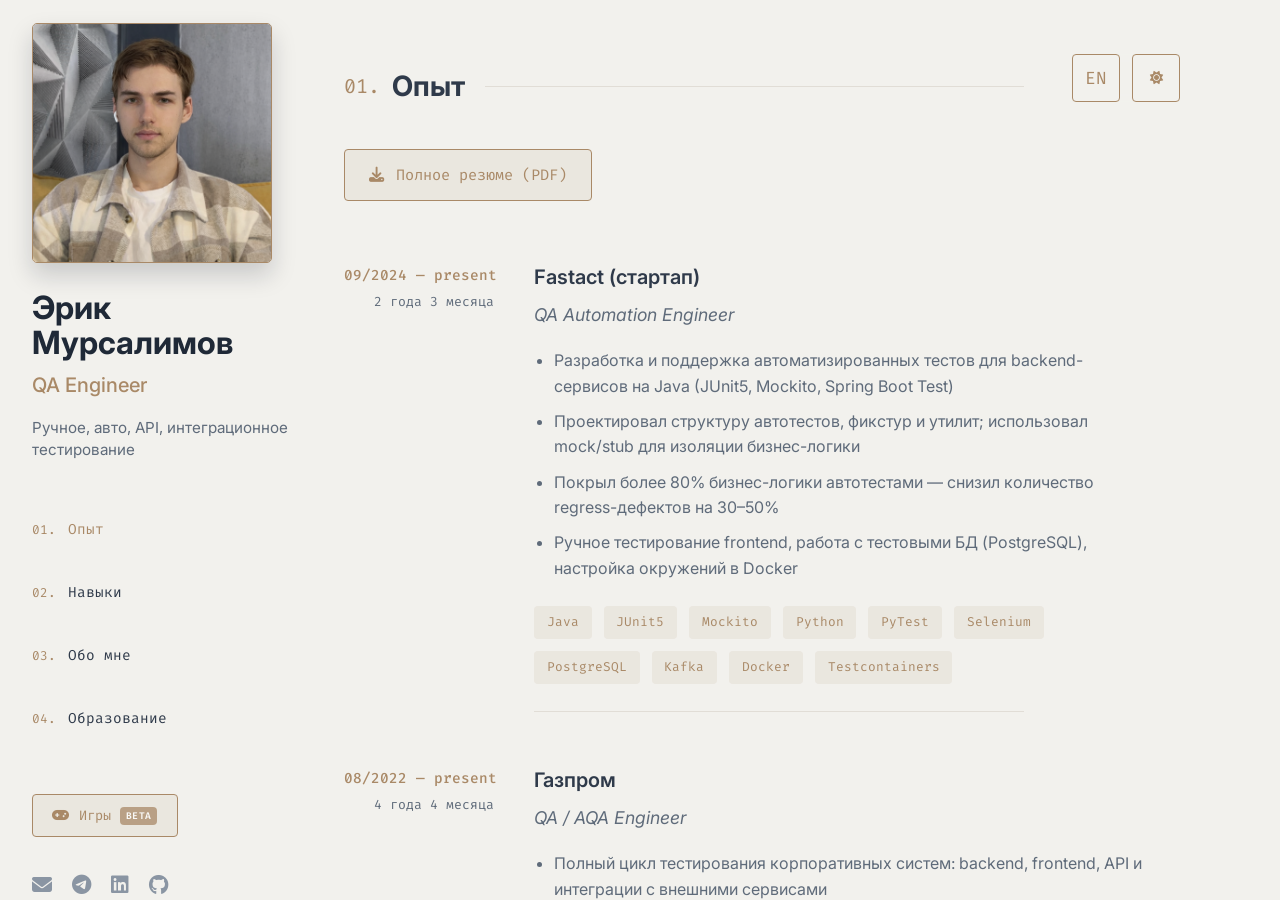
==== commit d36a0ac4: "title fix" ====
--- a/index.html
+++ b/index.html
@@ -162,7 +162,8 @@
                             <div class="experience-duration" data-start-date="2022-08-01" data-lang="en"></div>
                         </div>
                         <div class="experience-right">
-                            <h3 class="experience-title">Газпром</h3>
+                            <h3 class="experience-title" data-lang="ru">Газпром</h3>
+                            <h3 class="experience-title" data-lang="en">Gazprom</h3>
                             <p class="experience-subtitle">QA / AQA Engineer</p>
                             <ul class="experience-list">
                                 <li data-lang="ru">Полный цикл тестирования корпоративных систем: backend, frontend, API и интеграции с внешними сервисами</li>
